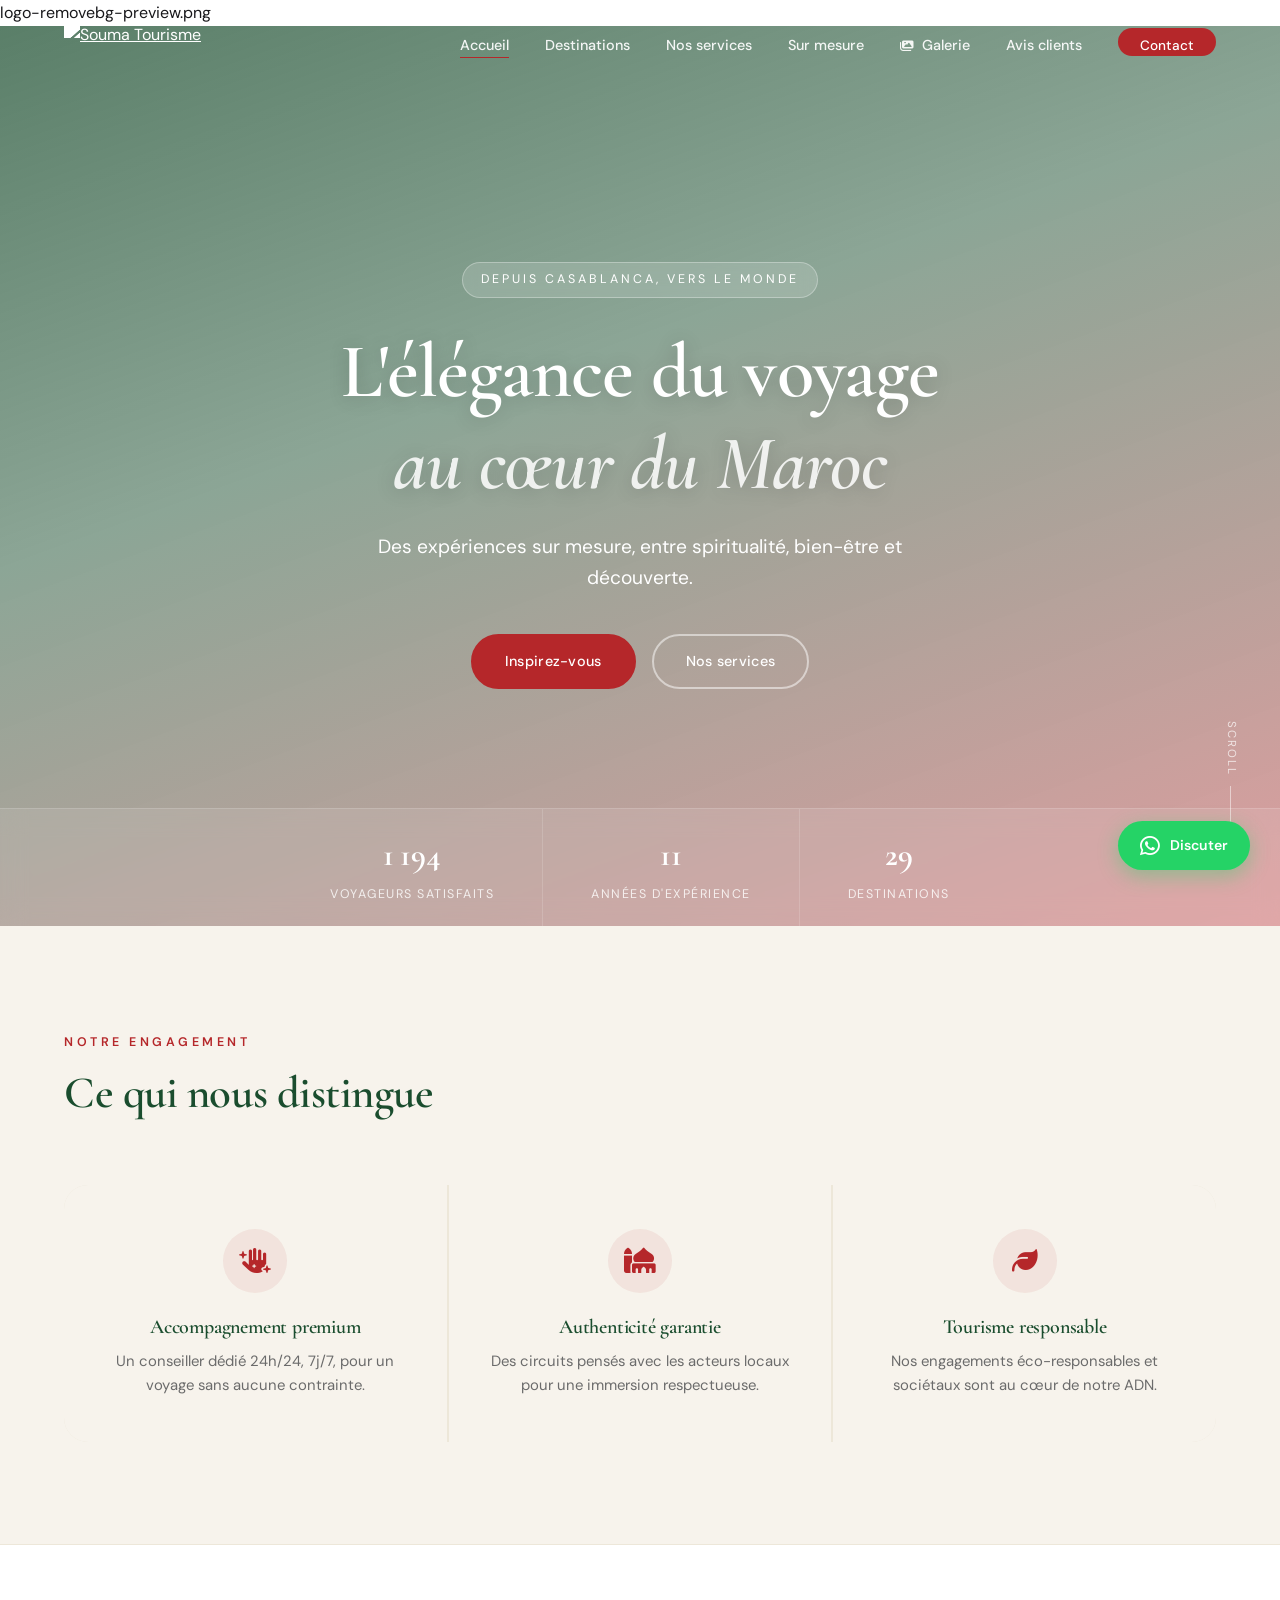
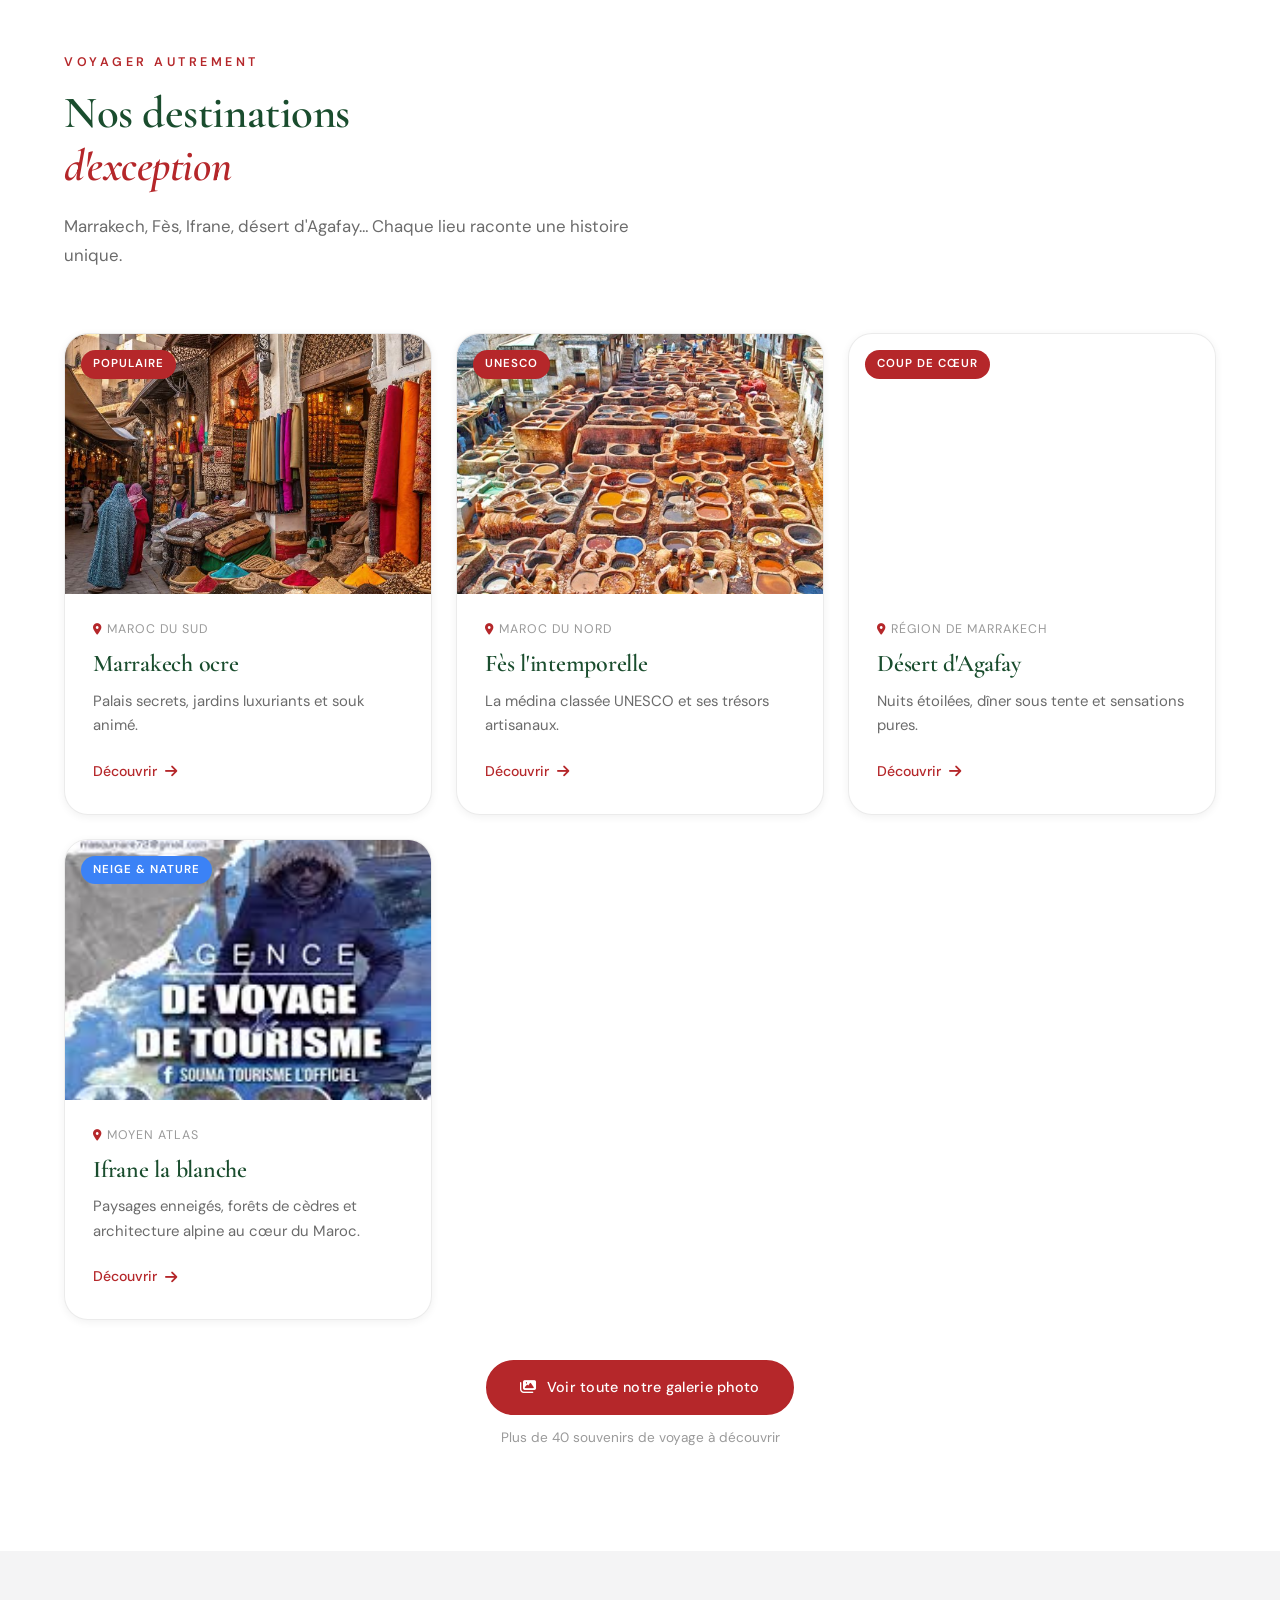
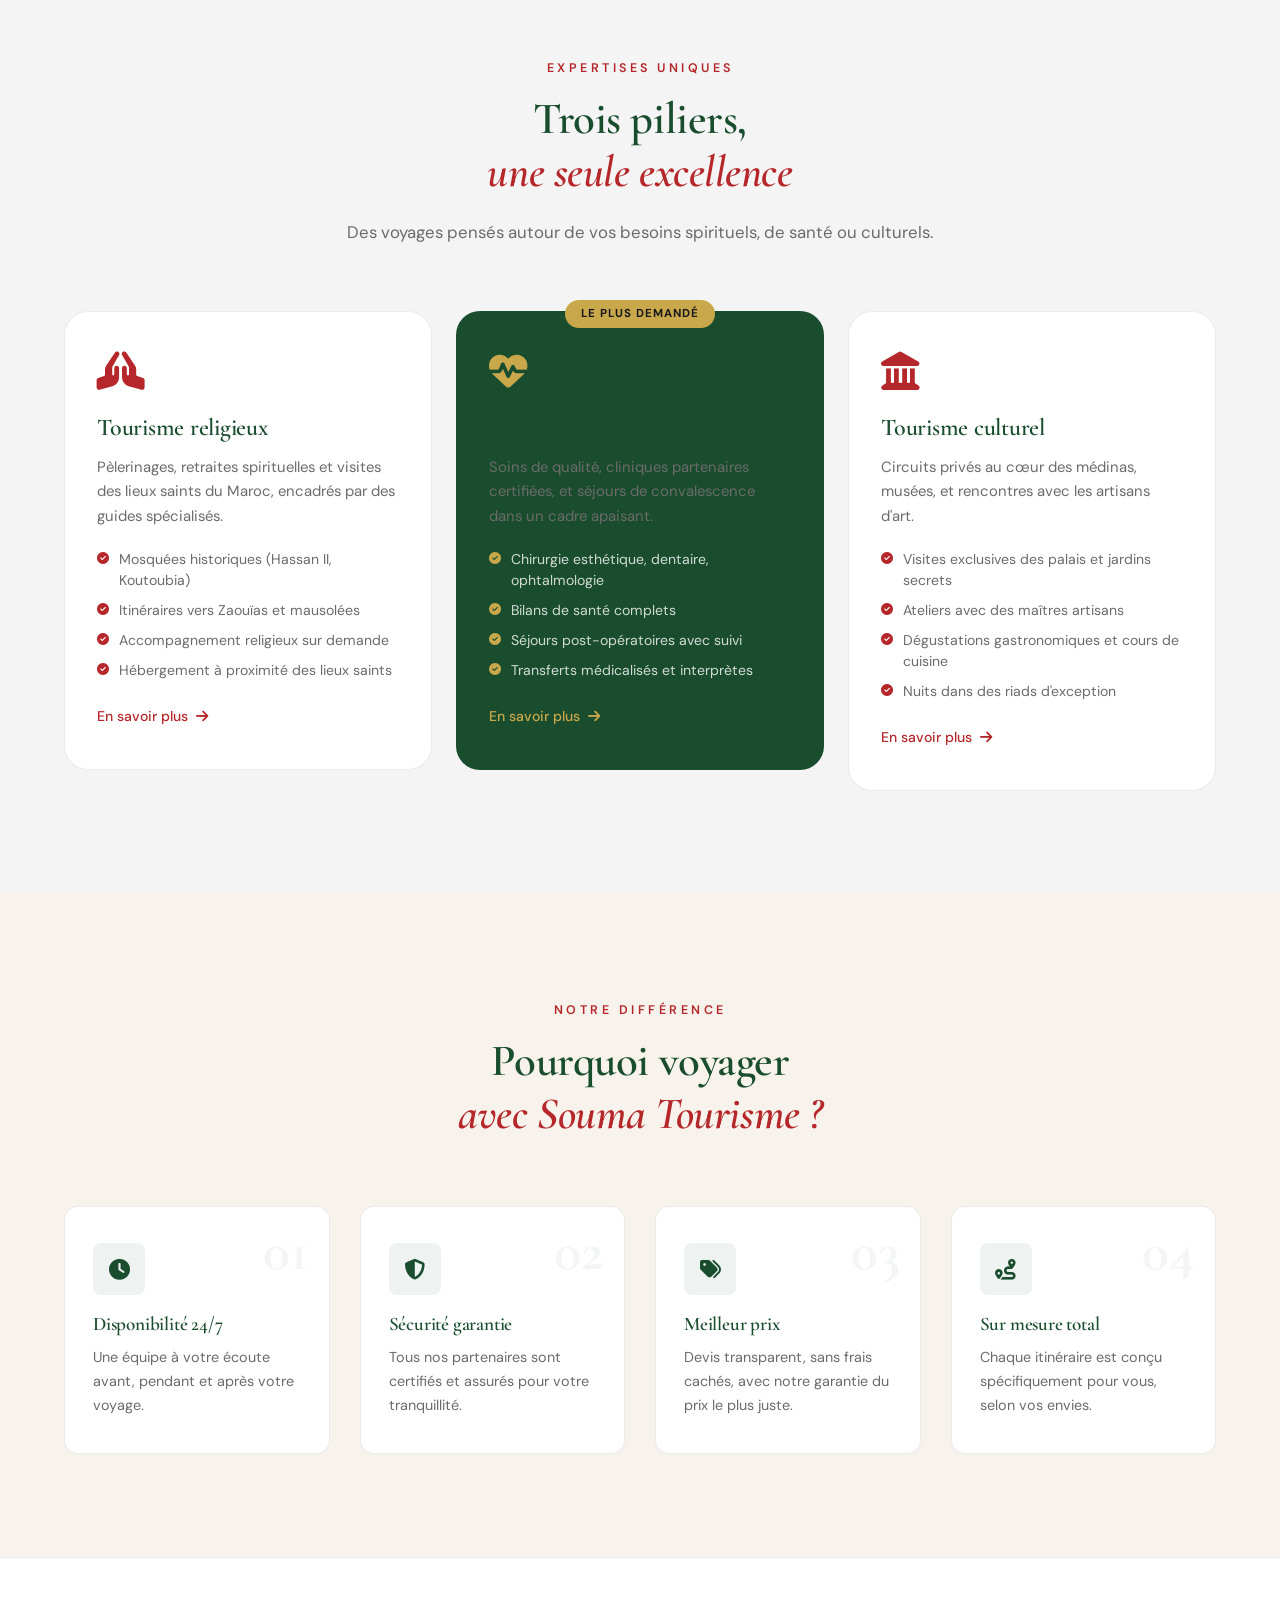
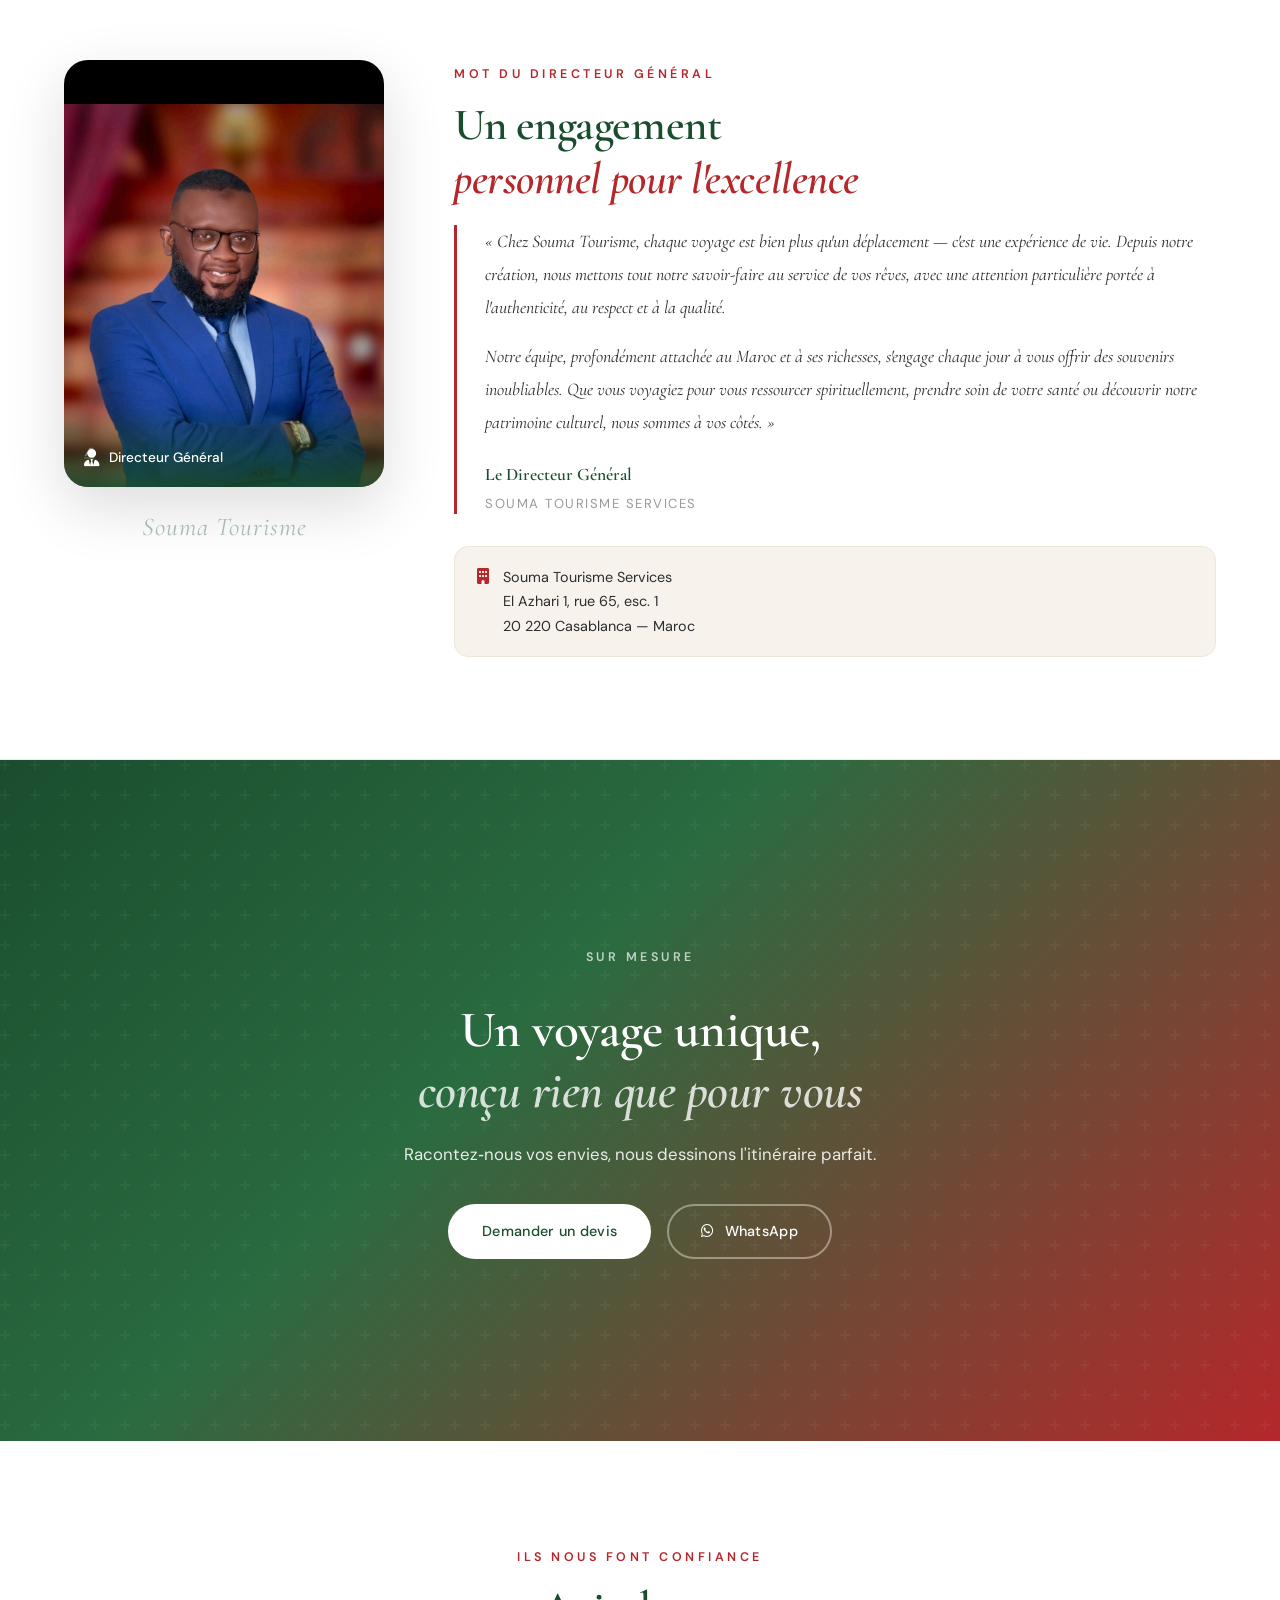
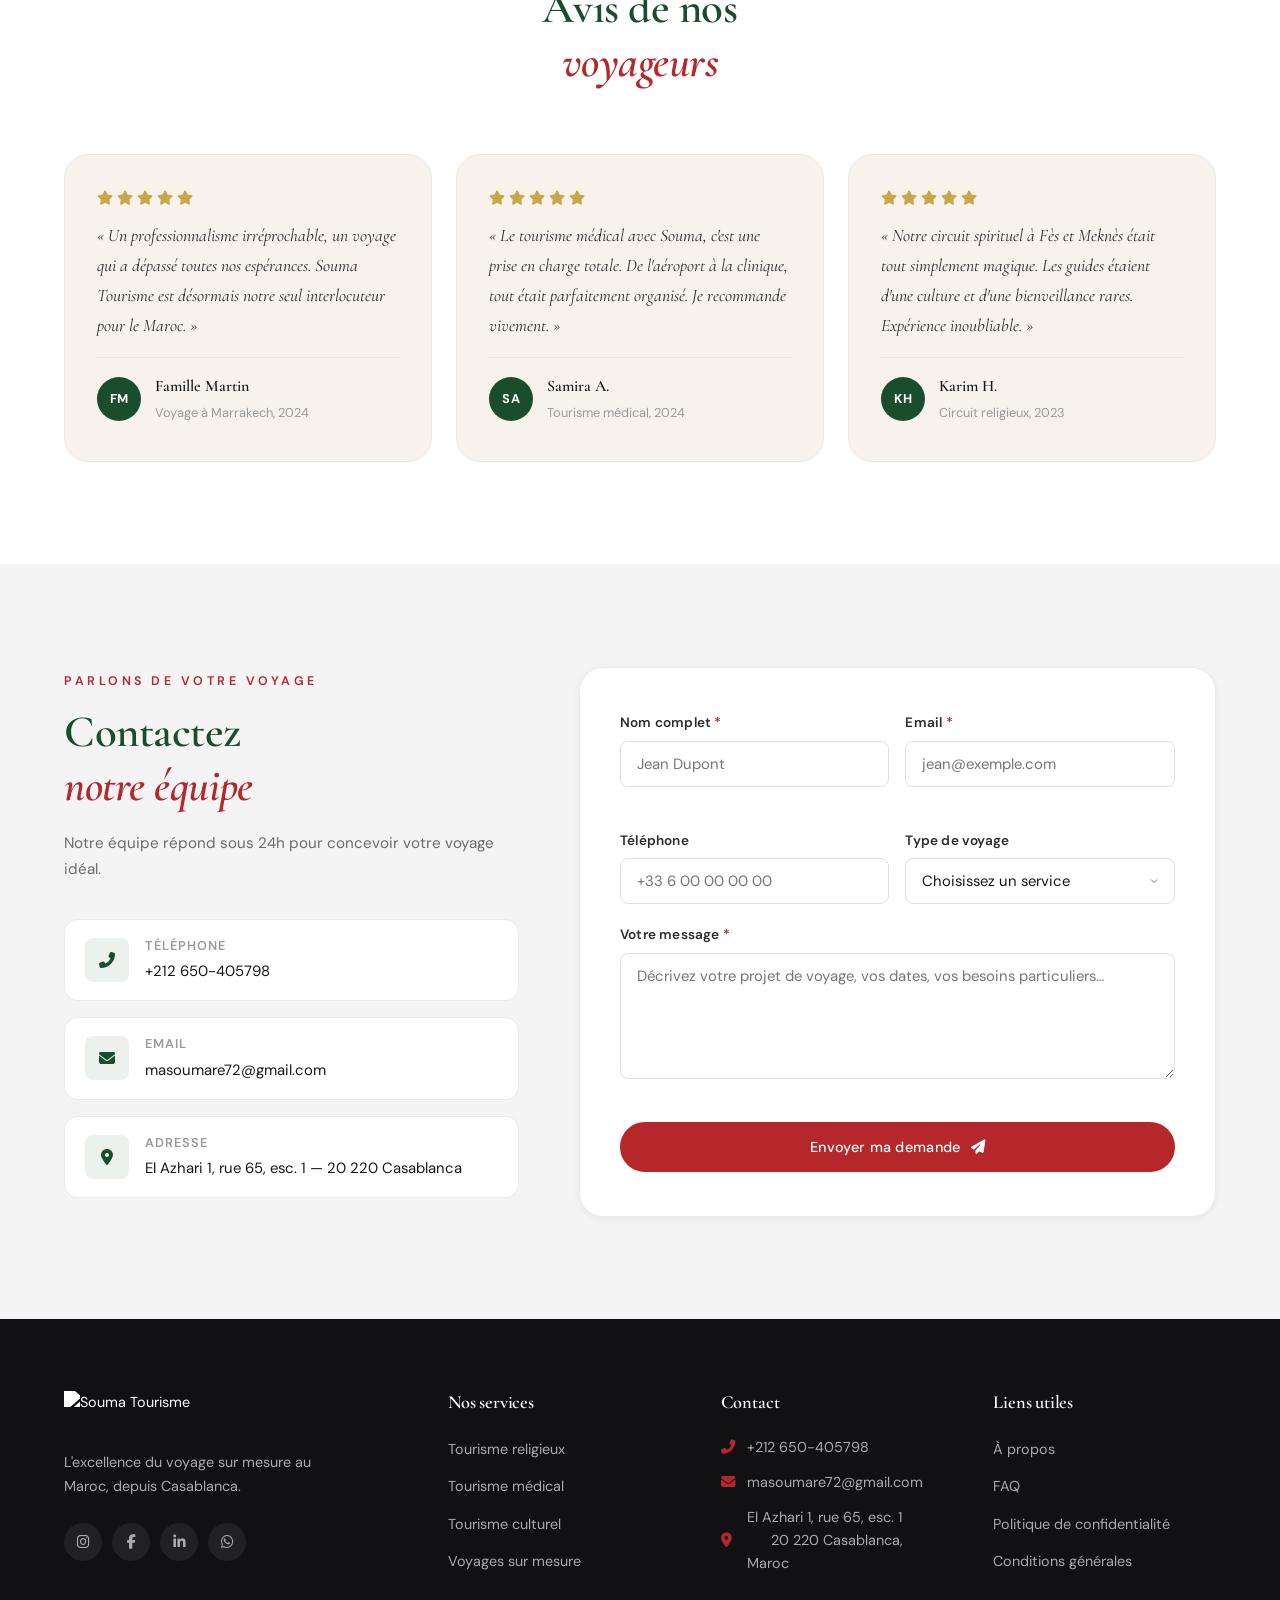
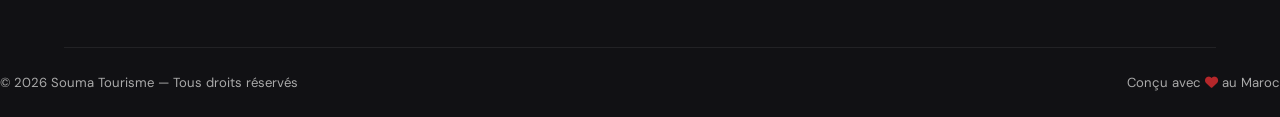
==== index.html @ 2e2b239d "Ajout de la page galerie" ====
<!DOCTYPE html>
<html lang="fr">
<head>
    <meta charset="UTF-8">
    <meta name="viewport" content="width=device-width, initial-scale=1.0">
    <title>Souma Tourisme | Voyages d'exception au Maroc</title>
    <meta name="description" content="Souma Tourisme : circuits sur mesure, tourisme religieux, médical et culturel au Maroc. Accompagnement premium et expériences uniques.">
    <meta name="keywords" content="tourisme maroc, voyage maroc, tourisme religieux, tourisme médical, circuits sur mesure, marrakech, fes, agafay">
    <meta name="author" content="Souma Tourisme">

    <!-- Open Graph / Réseaux sociaux -->
    <meta property="og:type" content="website">
    <meta property="og:title" content="Souma Tourisme | Voyages d'exception au Maroc">
    <meta property="og:description" content="Circuits sur mesure, tourisme religieux, médical et culturel au Maroc.">
    <meta property="og:image" content="images/og-image.jpg">
    <meta property="og:url" content="https://www.soumatourisme.com">
    <meta name="twitter:card" content="summary_large_image">

    <!-- Canonical -->
    <link rel="canonical" href="https://www.soumatourisme.com">

    <!-- Favicon -->
    <link rel="icon" type="image/png" href="images/favicon.png">
    <link rel="apple-touch-icon" href="images/apple-touch-icon.png">

    <!-- Polices : Cormorant Garamond (display luxe) + DM Sans (corps élégant) -->
    <link rel="preconnect" href="https://fonts.googleapis.com">
    <link rel="preconnect" href="https://fonts.gstatic.com" crossorigin>
    <link href="https://fonts.googleapis.com/css2?family=Cormorant+Garamond:ital,wght@0,400;0,500;0,600;0,700;1,400;1,500&family=DM+Sans:opsz,wght@9..40,300;9..40,400;9..40,500;9..40,600&display=swap" rel="stylesheet">

    <!-- Icônes -->
    <link rel="stylesheet" href="https://cdnjs.cloudflare.com/ajax/libs/font-awesome/6.5.0/css/all.min.css">

    <!-- CSS -->
    <link rel="stylesheet" href="css/style.css">

    <!-- Schema.org JSON-LD -->
    <script type="application/ld+json">
    {
      "@context": "https://schema.org",
      "@type": "TravelAgency",
      "name": "Souma Tourisme",
      "description": "Agence de voyages premium au Maroc spécialisée en circuits sur mesure, tourisme religieux, médical et culturel.",
      "url": "https://www.soumatourisme.com",
      "telephone": "+212650405798",
      "email": "masoumare72@gmail.com",
      "address": {
        "@type": "PostalAddress",
        "streetAddress": "El Azhari 1 rue 65 esc 1",
        "postalCode": "20220",
        "addressLocality": "Casablanca",
        "addressCountry": "MA"
      },
      "sameAs": [
        "https://www.instagram.com/soumatourisme",
        "https://www.facebook.com/soumatourisme"
      ]
    }
    </script>
</head>
<body>

    <!-- ========== HEADER ========== -->
    <header class="header" id="header" role="banner">
        <div class="container header__inner">
            <a href="#accueil" class="logo" aria-label="Souma Tourisme — Accueil">
                <img src="images/" alt="Souma Tourisme" class="logo-img">
            </a>

            <nav class="nav" id="nav" aria-label="Navigation principale">
                <ul class="nav__list" role="list">
                    <li><a href="#accueil">Accueil</a></li>
                    <li><a href="#destinations">Destinations</a></li>
                    <li><a href="#services">Nos services</a></li>
                    <li><a href="#voyages">Sur mesure</a></li>
                    <li><a href="galerie.html"><i class="fas fa-images" style="font-size:0.75rem; margin-right:4px;"></i> Galerie</a></li>
                    <li><a href="#temoignages">Avis clients</a></li>
                    <li><a href="#contact" class="nav__cta">Contact</a></li>
                </ul>
            </nav>

            <button class="burger" id="burger" aria-label="Ouvrir le menu" aria-expanded="false" aria-controls="nav">
                <span class="burger__line"></span>
                <span class="burger__line"></span>
                <span class="burger__line"></span>
            </button>
        </div>
    </header>logo-removebg-preview.png

    <!-- ========== HERO ========== -->
    <section class="hero" id="accueil" aria-label="Bienvenue chez Souma Tourisme">
        <!-- Slideshow d'arrière-plan -->
        <div class="hero__slides" aria-hidden="true">
            <div class="hero__slide active" style="background-image: url('https://images.pexels.com/photos/3889855/pexels-photo-3889855.jpeg?auto=compress&cs=tinysrgb&w=1600');"></div>
            <div class="hero__slide" style="background-image: url('https://images.pexels.com/photos/2349165/pexels-photo-2349165.jpeg?auto=compress&cs=tinysrgb&w=1600');"></div>
            <div class="hero__slide" style="background-image: url('https://images.pexels.com/photos/3889843/pexels-photo-3889843.jpeg?auto=compress&cs=tinysrgb&w=1600');"></div>
        </div>
        <div class="hero__overlay" aria-hidden="true"></div>

        <div class="hero__content container">
            <span class="hero__tag">Depuis Casablanca, vers le monde</span>
            <h1 class="hero__title">
                L'élégance du voyage<br>
                <em>au cœur du Maroc</em>
            </h1>
            <p class="hero__text">Des expériences sur mesure, entre spiritualité, bien-être et découverte.</p>
            <div class="hero__actions">
                <a href="#voyages" class="btn btn-primary">Inspirez-vous</a>
                <a href="#services" class="btn btn-ghost">Nos services</a>
            </div>
        </div>

        <!-- Stats rapides -->
        <div class="hero__stats" aria-label="Chiffres clés">
            <div class="hero__stat">
                <strong class="counter" data-target="1200">0</strong>
                <span>Voyageurs satisfaits</span>
            </div>
            <div class="hero__stat">
                <strong class="counter" data-target="12">0</strong>
                <span>Années d'expérience</span>
            </div>
            <div class="hero__stat">
                <strong class="counter" data-target="30">0</strong>
                <span>Destinations</span>
            </div>
        </div>

        <div class="hero__scroll" aria-hidden="true">
            <span>Scroll</span>
            <div class="hero__scroll-line"></div>
        </div>
    </section>

    <!-- ========== PRESTIGE / VALEURS ========== -->
    <section class="section prestige" aria-labelledby="prestige-title">
        <div class="container">
            <div class="section__header">
                <span class="section__tag">Notre engagement</span>
                <h2 class="section__title" id="prestige-title">Ce qui nous distingue</h2>
            </div>
            <div class="prestige__grid">
                <div class="prestige__item">
                    <div class="prestige__icon" aria-hidden="true"><i class="fas fa-hand-sparkles"></i></div>
                    <h3>Accompagnement premium</h3>
                    <p>Un conseiller dédié 24h/24, 7j/7, pour un voyage sans aucune contrainte.</p>
                </div>
                <div class="prestige__item">
                    <div class="prestige__icon" aria-hidden="true"><i class="fas fa-mosque"></i></div>
                    <h3>Authenticité garantie</h3>
                    <p>Des circuits pensés avec les acteurs locaux pour une immersion respectueuse.</p>
                </div>
                <div class="prestige__item">
                    <div class="prestige__icon" aria-hidden="true"><i class="fas fa-leaf"></i></div>
                    <h3>Tourisme responsable</h3>
                    <p>Nos engagements éco-responsables et sociétaux sont au cœur de notre ADN.</p>
                </div>
            </div>
        </div>
    </section>

    <!-- ========== DESTINATIONS ========== -->
    <section class="section destinations" id="destinations" aria-labelledby="dest-title">
        <div class="container">
            <div class="section__header">
                <span class="section__tag">Voyager autrement</span>
                <h2 class="section__title" id="dest-title">Nos destinations<br><em>d'exception</em></h2>
                <p class="section__subtitle">Marrakech, Fès, Ifrane, désert d'Agafay… Chaque lieu raconte une histoire unique.</p>
            </div>
            <div class="destinations__grid">
                <article class="dest-card">
                    <div class="dest-card__img" style="background-image: url('images/marrakech.jpg');" role="img" aria-label="Marrakech">
                        <div class="dest-card__badge">Populaire</div>
                    </div>
                    <div class="dest-card__content">
                        <div class="dest-card__meta"><i class="fas fa-map-marker-alt" aria-hidden="true"></i> Maroc du Sud</div>
                        <h3>Marrakech ocre</h3>
                        <p>Palais secrets, jardins luxuriants et souk animé.</p>
                        <a href="#" class="link-arrow" aria-label="Découvrir Marrakech">Découvrir <i class="fas fa-arrow-right" aria-hidden="true"></i></a>
                    </div>
                </article>
                <article class="dest-card">
                    <div class="dest-card__img" style="background-image: url('images/fes.jpg');" role="img" aria-label="Fès">
                        <div class="dest-card__badge">UNESCO</div>
                    </div>
                    <div class="dest-card__content">
                        <div class="dest-card__meta"><i class="fas fa-map-marker-alt" aria-hidden="true"></i> Maroc du Nord</div>
                        <h3>Fès l'intemporelle</h3>
                        <p>La médina classée UNESCO et ses trésors artisanaux.</p>
                        <a href="#" class="link-arrow" aria-label="Découvrir Fès">Découvrir <i class="fas fa-arrow-right" aria-hidden="true"></i></a>
                    </div>
                </article>
                <article class="dest-card">
                    <div class="dest-card__img" style="background-image: url('https://images.unsplash.com/photo-1641237855167-720e5a9a5d5e?q=80&w=1170&auto=format&fit=crop&ixlib=rb-4.1.0&ixid=M3wxMjA3fDB8MHxwaG90by1wYWdlfHx8fGVufDB8fHx8fA%3D%3D');" role="img" aria-label="Désert d'Agafay">
                        <div class="dest-card__badge">Coup de cœur</div>
                    </div>
                    <div class="dest-card__content">
                        <div class="dest-card__meta"><i class="fas fa-map-marker-alt" aria-hidden="true"></i> Région de Marrakech</div>
                        <h3>Désert d'Agafay</h3>
                        <p>Nuits étoilées, dîner sous tente et sensations pures.</p>
                        <a href="#" class="link-arrow" aria-label="Découvrir le désert d'Agafay">Découvrir <i class="fas fa-arrow-right" aria-hidden="true"></i></a>
                    </div>
                </article>
                <article class="dest-card">
                    <div class="dest-card__img" style="background-image: url('images/images.jpg');" role="img" aria-label="Ifrane sous la neige">
                        <div class="dest-card__badge" style="background: #3B82F6;">Neige &amp; Nature</div>
                    </div>
                    <div class="dest-card__content">
                        <div class="dest-card__meta"><i class="fas fa-map-marker-alt" aria-hidden="true"></i> Moyen Atlas</div>
                        <h3>Ifrane la blanche</h3>
                        <p>Paysages enneigés, forêts de cèdres et architecture alpine au cœur du Maroc.</p>
                        <a href="#" class="link-arrow" aria-label="Découvrir Ifrane">Découvrir <i class="fas fa-arrow-right" aria-hidden="true"></i></a>
                    </div>
                </article>
            </div>
        </div>
        <div style="text-align:center; margin-top: 40px;">
    <a href="galerie.html" class="btn btn-primary" style="display:inline-flex; align-items:center; gap:10px;">
        <i class="fas fa-images"></i>
        Voir toute notre galerie photo
    </a>
    <p style="margin-top:12px; font-size:0.85rem; color:var(--gray-light);">
        Plus de 40 souvenirs de voyage à découvrir
    </p>
</div>
    </section>

    <!-- ========== SERVICES ========== -->
    <section class="section services" id="services" aria-labelledby="services-title">
        <div class="container">
            <div class="section__header text-center">
                <span class="section__tag">Expertises uniques</span>
                <h2 class="section__title" id="services-title">Trois piliers,<br><em>une seule excellence</em></h2>
                <p class="section__subtitle">Des voyages pensés autour de vos besoins spirituels, de santé ou culturels.</p>
            </div>
            <div class="services__grid">
                <article class="service-card">
                    <div class="service-card__icon" aria-hidden="true"><i class="fas fa-hands-praying"></i></div>
                    <h3>Tourisme religieux</h3>
                    <p>Pèlerinages, retraites spirituelles et visites des lieux saints du Maroc, encadrés par des guides spécialisés.</p>
                    <ul class="service-details" aria-label="Services inclus">
                        <li><i class="fas fa-check-circle" aria-hidden="true"></i> Mosquées historiques (Hassan II, Koutoubia)</li>
                        <li><i class="fas fa-check-circle" aria-hidden="true"></i> Itinéraires vers Zaouïas et mausolées</li>
                        <li><i class="fas fa-check-circle" aria-hidden="true"></i> Accompagnement religieux sur demande</li>
                        <li><i class="fas fa-check-circle" aria-hidden="true"></i> Hébergement à proximité des lieux saints</li>
                    </ul>
                    <a href="religieux.html" class="link-arrow">En savoir plus <i class="fas fa-arrow-right" aria-hidden="true"></i></a>
                </article>
                <article class="service-card service-card--featured">
                    <div class="service-card__badge">Le plus demandé</div>
                    <div class="service-card__icon" aria-hidden="true"><i class="fas fa-heartbeat"></i></div>
                    <h3>Tourisme médical</h3>
                    <p>Soins de qualité, cliniques partenaires certifiées, et séjours de convalescence dans un cadre apaisant.</p>
                    <ul class="service-details" aria-label="Services inclus">
                        <li><i class="fas fa-check-circle" aria-hidden="true"></i> Chirurgie esthétique, dentaire, ophtalmologie</li>
                        <li><i class="fas fa-check-circle" aria-hidden="true"></i> Bilans de santé complets</li>
                        <li><i class="fas fa-check-circle" aria-hidden="true"></i> Séjours post-opératoires avec suivi</li>
                        <li><i class="fas fa-check-circle" aria-hidden="true"></i> Transferts médicalisés et interprètes</li>
                    </ul>
                    <a href="medical.html" class="link-arrow">En savoir plus <i class="fas fa-arrow-right" aria-hidden="true"></i></a>
                </article>
                <article class="service-card">
                    <div class="service-card__icon" aria-hidden="true"><i class="fas fa-landmark"></i></div>
                    <h3>Tourisme culturel</h3>
                    <p>Circuits privés au cœur des médinas, musées, et rencontres avec les artisans d'art.</p>
                    <ul class="service-details" aria-label="Services inclus">
                        <li><i class="fas fa-check-circle" aria-hidden="true"></i> Visites exclusives des palais et jardins secrets</li>
                        <li><i class="fas fa-check-circle" aria-hidden="true"></i> Ateliers avec des maîtres artisans</li>
                        <li><i class="fas fa-check-circle" aria-hidden="true"></i> Dégustations gastronomiques et cours de cuisine</li>
                        <li><i class="fas fa-check-circle" aria-hidden="true"></i> Nuits dans des riads d'exception</li>
                    </ul>
                    <a href="culturel.html" class="link-arrow">En savoir plus <i class="fas fa-arrow-right" aria-hidden="true"></i></a>
                </article>
            </div>
        </div>
    </section>

    <!-- ========== POURQUOI NOUS ========== -->
    <section class="section why-us" aria-labelledby="why-title">
        <div class="container">
            <div class="section__header text-center">
                <span class="section__tag">Notre différence</span>
                <h2 class="section__title" id="why-title">Pourquoi voyager<br><em>avec Souma Tourisme ?</em></h2>
            </div>
            <div class="why__grid">
                <div class="why__item">
                    <div class="why__number" aria-hidden="true">01</div>
                    <div class="why__icon" aria-hidden="true"><i class="fas fa-clock"></i></div>
                    <h3>Disponibilité 24/7</h3>
                    <p>Une équipe à votre écoute avant, pendant et après votre voyage.</p>
                </div>
                <div class="why__item">
                    <div class="why__number" aria-hidden="true">02</div>
                    <div class="why__icon" aria-hidden="true"><i class="fas fa-shield-alt"></i></div>
                    <h3>Sécurité garantie</h3>
                    <p>Tous nos partenaires sont certifiés et assurés pour votre tranquillité.</p>
                </div>
                <div class="why__item">
                    <div class="why__number" aria-hidden="true">03</div>
                    <div class="why__icon" aria-hidden="true"><i class="fas fa-tags"></i></div>
                    <h3>Meilleur prix</h3>
                    <p>Devis transparent, sans frais cachés, avec notre garantie du prix le plus juste.</p>
                </div>
                <div class="why__item">
                    <div class="why__number" aria-hidden="true">04</div>
                    <div class="why__icon" aria-hidden="true"><i class="fas fa-route"></i></div>
                    <h3>Sur mesure total</h3>
                    <p>Chaque itinéraire est conçu spécifiquement pour vous, selon vos envies.</p>
                </div>
            </div>
        </div>
    </section>

    <!-- ========== MOT DU DIRECTEUR GÉNÉRAL ========== -->
    <section class="section dg-section" aria-labelledby="dg-title">
        <div class="container">
            <div class="dg__inner">
                <div class="dg__photo-wrapper">
                    <div class="dg__photo" aria-label="Photo du Directeur Général">
                        <!-- Remplacez src par votre photo : images/directeur.jpg -->
                        <img src="images/directeur.png"
                             alt="Directeur Général de Souma Tourisme"
                             onerror="this.style.display='none'; this.parentElement.classList.add('dg__photo--placeholder');">
                        <div class="dg__photo-label" aria-hidden="true">
                            <i class="fas fa-user-tie"></i>
                            <span>Directeur Général</span>
                        </div>
                    </div>
                    <div class="dg__signature" aria-hidden="true">
                        <span class="dg__signature-text">Souma Tourisme</span>
                    </div>
                </div>
                <div class="dg__content">
                    <span class="section__tag">Mot du Directeur Général</span>
                    <h2 class="section__title" id="dg-title">Un engagement<br><em>personnel pour l'excellence</em></h2>
                    <blockquote class="dg__quote">
                        <p>« Chez Souma Tourisme, chaque voyage est bien plus qu'un déplacement — c'est une expérience de vie. Depuis notre création, nous mettons tout notre savoir-faire au service de vos rêves, avec une attention particulière portée à l'authenticité, au respect et à la qualité.</p>
                        <p>Notre équipe, profondément attachée au Maroc et à ses richesses, s'engage chaque jour à vous offrir des souvenirs inoubliables. Que vous voyagiez pour vous ressourcer spirituellement, prendre soin de votre santé ou découvrir notre patrimoine culturel, nous sommes à vos côtés. »</p>
                        <footer>
                            <strong class="dg__name">Le Directeur Général</strong>
                            <span class="dg__company">Souma Tourisme Services</span>
                        </footer>
                    </blockquote>
                    <div class="dg__address">
                        <i class="fas fa-building" aria-hidden="true"></i>
                        <address>
                            Souma Tourisme Services<br>
                            El Azhari 1, rue 65, esc. 1<br>
                            20 220 Casablanca — Maroc
                        </address>
                    </div>
                </div>
            </div>
        </div>
    </section>

    <!-- ========== CTA ========== -->
    <section class="section cta" id="voyages" aria-labelledby="cta-title">
        <div class="cta__bg" aria-hidden="true"></div>
        <div class="container cta__container">
            <div class="cta__content">
                <span class="section__tag" style="color: rgba(255,255,255,0.7);">Sur mesure</span>
                <h2 id="cta-title">Un voyage unique,<br><em>conçu rien que pour vous</em></h2>
                <p>Racontez‑nous vos envies, nous dessinons l'itinéraire parfait.</p>
                <div class="cta__actions">
                    <a href="#contact" class="btn btn-light">Demander un devis</a>
                    <a href="https://wa.me/212612345678" class="btn btn-ghost-light" target="_blank" rel="noopener">
                        <i class="fab fa-whatsapp" aria-hidden="true"></i> WhatsApp
                    </a>
                </div>
            </div>
        </div>
    </section>

    <!-- ========== TÉMOIGNAGES ========== -->
    <section class="section testimonials" id="temoignages" aria-labelledby="testi-title">
        <div class="container">
            <div class="section__header text-center">
                <span class="section__tag">Ils nous font confiance</span>
                <h2 class="section__title" id="testi-title">Avis de nos<br><em>voyageurs</em></h2>
            </div>
            <div class="testimonials__grid">
                <blockquote class="testi-card">
                    <div class="testi-card__stars" aria-label="5 étoiles sur 5">
                        <i class="fas fa-star" aria-hidden="true"></i>
                        <i class="fas fa-star" aria-hidden="true"></i>
                        <i class="fas fa-star" aria-hidden="true"></i>
                        <i class="fas fa-star" aria-hidden="true"></i>
                        <i class="fas fa-star" aria-hidden="true"></i>
                    </div>
                    <p>« Un professionnalisme irréprochable, un voyage qui a dépassé toutes nos espérances. Souma Tourisme est désormais notre seul interlocuteur pour le Maroc. »</p>
                    <footer class="testi-card__author">
                        <div class="testi-card__avatar" aria-hidden="true">FM</div>
                        <div>
                            <strong>Famille Martin</strong>
                            <span>Voyage à Marrakech, 2024</span>
                        </div>
                    </footer>
                </blockquote>
                <blockquote class="testi-card">
                    <div class="testi-card__stars" aria-label="5 étoiles sur 5">
                        <i class="fas fa-star" aria-hidden="true"></i>
                        <i class="fas fa-star" aria-hidden="true"></i>
                        <i class="fas fa-star" aria-hidden="true"></i>
                        <i class="fas fa-star" aria-hidden="true"></i>
                        <i class="fas fa-star" aria-hidden="true"></i>
                    </div>
                    <p>« Le tourisme médical avec Souma, c'est une prise en charge totale. De l'aéroport à la clinique, tout était parfaitement organisé. Je recommande vivement. »</p>
                    <footer class="testi-card__author">
                        <div class="testi-card__avatar" aria-hidden="true">SA</div>
                        <div>
                            <strong>Samira A.</strong>
                            <span>Tourisme médical, 2024</span>
                        </div>
                    </footer>
                </blockquote>
                <blockquote class="testi-card">
                    <div class="testi-card__stars" aria-label="5 étoiles sur 5">
                        <i class="fas fa-star" aria-hidden="true"></i>
                        <i class="fas fa-star" aria-hidden="true"></i>
                        <i class="fas fa-star" aria-hidden="true"></i>
                        <i class="fas fa-star" aria-hidden="true"></i>
                        <i class="fas fa-star" aria-hidden="true"></i>
                    </div>
                    <p>« Notre circuit spirituel à Fès et Meknès était tout simplement magique. Les guides étaient d'une culture et d'une bienveillance rares. Expérience inoubliable. »</p>
                    <footer class="testi-card__author">
                        <div class="testi-card__avatar" aria-hidden="true">KH</div>
                        <div>
                            <strong>Karim H.</strong>
                            <span>Circuit religieux, 2023</span>
                        </div>
                    </footer>
                </blockquote>
            </div>
        </div>
    </section>

    <!-- ========== FORMULAIRE DE CONTACT ========== -->
    <section class="section contact-section" id="contact" aria-labelledby="contact-title">
        <div class="container contact__inner">
            <div class="contact__info">
                <span class="section__tag">Parlons de votre voyage</span>
                <h2 class="section__title" id="contact-title">Contactez<br><em>notre équipe</em></h2>
                <p>Notre équipe répond sous 24h pour concevoir votre voyage idéal.</p>
                <ul class="contact__list" role="list">
                    <li>
                        <a href="tel:+212650405798" class="contact__link">
                            <div class="contact__icon" aria-hidden="true"><i class="fas fa-phone-alt"></i></div>
                            <div>
                                <strong>Téléphone</strong>
                                <span>+212 650-405798</span>
                            </div>
                        </a>
                    </li>
                    <li>
                        <a href="mailto:masoumare72@gmail.com" class="contact__link">
                            <div class="contact__icon" aria-hidden="true"><i class="fas fa-envelope"></i></div>
                            <div>
                                <strong>Email</strong>
                                <span>masoumare72@gmail.com</span>
                            </div>
                        </a>
                    </li>
                    <li>
                        <div class="contact__link">
                            <div class="contact__icon" aria-hidden="true"><i class="fas fa-map-marker-alt"></i></div>
                            <div>
                                <strong>Adresse</strong>
                                <span>El Azhari 1, rue 65, esc. 1 — 20 220 Casablanca</span>
                            </div>
                        </div>
                    </li>
                </ul>
            </div>

            <form class="contact__form" id="contactForm" novalidate aria-label="Formulaire de contact">
                <div class="form__row">
                    <div class="form__group">
                        <label for="nom">Nom complet <span aria-hidden="true">*</span></label>
                        <input type="text" id="nom" name="nom" placeholder="Jean Dupont" required autocomplete="name">
                        <span class="form__error" role="alert" aria-live="polite"></span>
                    </div>
                    <div class="form__group">
                        <label for="email">Email <span aria-hidden="true">*</span></label>
                        <input type="email" id="email" name="email" placeholder="jean@exemple.com" required autocomplete="email">
                        <span class="form__error" role="alert" aria-live="polite"></span>
                    </div>
                </div>
                <div class="form__row">
                    <div class="form__group">
                        <label for="telephone">Téléphone</label>
                        <input type="tel" id="telephone" name="telephone" placeholder="+33 6 00 00 00 00" autocomplete="tel">
                    </div>
                    <div class="form__group">
                        <label for="service">Type de voyage</label>
                        <select id="service" name="service">
                            <option value="">Choisissez un service</option>
                            <option value="sur-mesure">Voyage sur mesure</option>
                            <option value="religieux">Tourisme religieux</option>
                            <option value="medical">Tourisme médical</option>
                            <option value="culturel">Tourisme culturel</option>
                        </select>
                    </div>
                </div>
                <div class="form__group">
                    <label for="message">Votre message <span aria-hidden="true">*</span></label>
                    <textarea id="message" name="message" rows="5" placeholder="Décrivez votre projet de voyage, vos dates, vos besoins particuliers…" required></textarea>
                    <span class="form__error" role="alert" aria-live="polite"></span>
                </div>
                <button type="submit" class="btn btn-primary btn--full">
                    <span class="btn__text">Envoyer ma demande</span>
                    <i class="fas fa-paper-plane" aria-hidden="true"></i>
                </button>
                <div class="form__success" id="formSuccess" role="status" aria-live="polite" hidden>
                    <i class="fas fa-check-circle" aria-hidden="true"></i>
                    <p>Merci ! Votre message a été envoyé. Nous vous répondrons sous 24h.</p>
                </div>
            </form>
        </div>
    </section>

    <!-- ========== FOOTER ========== -->
    <footer class="footer" role="contentinfo">
        <div class="container footer__inner">
            <div class="footer__col footer__col--brand">
                <a href="#accueil" aria-label="Souma Tourisme — Retour en haut">
                    <img src="images/logo-white.png" alt="Souma Tourisme" class="footer__logo">
                </a>
                <p>L'excellence du voyage sur mesure au Maroc, depuis Casablanca.</p>
                <div class="social" aria-label="Réseaux sociaux">
                    <a href="https://www.instagram.com/soumatourisme" target="_blank" rel="noopener" aria-label="Instagram">
                        <i class="fab fa-instagram" aria-hidden="true"></i>
                    </a>
                    <a href="https://www.facebook.com/soumatourisme" target="_blank" rel="noopener" aria-label="Facebook">
                        <i class="fab fa-facebook-f" aria-hidden="true"></i>
                    </a>
                    <a href="#" target="_blank" rel="noopener" aria-label="LinkedIn">
                        <i class="fab fa-linkedin-in" aria-hidden="true"></i>
                    </a>
                    <a href="https://wa.me/212612345678" target="_blank" rel="noopener" aria-label="WhatsApp">
                        <i class="fab fa-whatsapp" aria-hidden="true"></i>
                    </a>
                </div>
            </div>
            <div class="footer__col">
                <h4>Nos services</h4>
                <ul>
                    <li><a href="religieux.html">Tourisme religieux</a></li>
                    <li><a href="medical.html">Tourisme médical</a></li>
                    <li><a href="culturel.html">Tourisme culturel</a></li>
                    <li><a href="#voyages">Voyages sur mesure</a></li>
                </ul>
            </div>
            <div class="footer__col">
                <h4>Contact</h4>
                <address style="font-style:normal;">
                    <p><i class="fas fa-phone-alt" aria-hidden="true"></i> <a href="tel:+212650405798">+212 650-405798</a></p>
                    <p><i class="fas fa-envelope" aria-hidden="true"></i> <a href="mailto:masoumare72@gmail.com">masoumare72@gmail.com</a></p>
                    <p><i class="fas fa-map-marker-alt" aria-hidden="true"></i> El Azhari 1, rue 65, esc. 1<br>&nbsp;&nbsp;&nbsp;&nbsp;&nbsp;&nbsp;20 220 Casablanca, Maroc</p>
                </address>
            </div>
            <div class="footer__col">
                <h4>Liens utiles</h4>
                <ul>
                    <li><a href="#">À propos</a></li>
                    <li><a href="#">FAQ</a></li>
                    <li><a href="#">Politique de confidentialité</a></li>
                    <li><a href="#">Conditions générales</a></li>
                </ul>
            </div>
        </div>
        <div class="footer__bottom">
            <p>© <span id="currentYear">2025</span> Souma Tourisme — Tous droits réservés</p>
            <p>Conçu avec <i class="fas fa-heart" aria-hidden="true" style="color:var(--secondary);"></i> au Maroc</p>
        </div>
    </footer>

    <!-- Bouton WhatsApp flottant -->
    <a href="https://wa.me/212650405798?text=Bonjour%20Souma%20Tourisme%2C%20je%20souhaite%20un%20voyage%20sur%20mesure"
       class="whatsapp-float"
       target="_blank"
       rel="noopener noreferrer"
       aria-label="Nous contacter sur WhatsApp">
        <i class="fab fa-whatsapp" aria-hidden="true"></i>
        <span>Discuter</span>
    </a>

    <!-- Bouton retour en haut -->
    <button class="back-to-top" id="backToTop" aria-label="Retour en haut de page" hidden>
        <i class="fas fa-chevron-up" aria-hidden="true"></i>
    </button>

    <script src="js/main.js"></script>
</body>
</html>
---- css/style.css ----
/* ================================================================
   SOUMA TOURISME — style.css  (version améliorée)
   Typographie : Cormorant Garamond (display) + DM Sans (corps)
   ================================================================ */

/* ---------- VARIABLES ---------- */
:root {
    --primary:        #1A4D2E;   /* vert forêt profond */
    --primary-light:  #2A6B40;
    --secondary:      #B5272A;   /* rouge grenat */
    --secondary-light:#D4393C;
    --gold:           #C9A84C;   /* or marocain */
    --accent:         #F7F3EC;   /* beige chaud */
    --accent-dark:    #EDE7D9;
    --light:          #FFFFFF;
    --dark:           #18181B;
    --dark-soft:      #2C2C30;
    --gray:           #6B6B6B;
    --gray-light:     #9A9A9A;
    --light-gray:     #F4F4F5;
    --border:         rgba(0,0,0,0.08);

    --font-display:   'Cormorant Garamond', Georgia, serif;
    --font-body:      'DM Sans', system-ui, sans-serif;

    --transition:     all 0.4s cubic-bezier(0.25, 0.46, 0.45, 0.94);
    --transition-fast: all 0.2s ease;
    --shadow-sm:      0 2px 8px rgba(0,0,0,0.06);
    --shadow:         0 8px 32px rgba(0,0,0,0.10);
    --shadow-lg:      0 20px 60px rgba(0,0,0,0.14);
    --radius:         14px;
    --radius-sm:      8px;
    --radius-lg:      24px;
}

/* ---------- RESET & BASE ---------- */
*, *::before, *::after {
    margin: 0;
    padding: 0;
    box-sizing: border-box;
}

html {
    scroll-behavior: smooth;
    font-size: 16px;
}

body {
    font-family: var(--font-body);
    color: var(--dark);
    background-color: var(--light);
    line-height: 1.6;
    overflow-x: hidden;
    -webkit-font-smoothing: antialiased;
}

h1, h2, h3, h4, h5 {
    font-family: var(--font-display);
    font-weight: 600;
    line-height: 1.2;
    letter-spacing: -0.01em;
}

h1 { font-size: clamp(2.4rem, 5vw, 4.5rem); }
h2 { font-size: clamp(2rem, 3.5vw, 3.2rem); }
h3 { font-size: clamp(1.3rem, 2vw, 1.7rem); }

em {
    font-style: italic;
    color: var(--secondary);
}

img { max-width: 100%; display: block; }

a { color: inherit; }

ul { list-style: none; }

address { font-style: normal; }

.container {
    width: 90%;
    max-width: 1280px;
    margin: 0 auto;
}

.section {
    padding: clamp(60px, 8vw, 110px) 0;
}

.section__header {
    margin-bottom: clamp(40px, 5vw, 70px);
}

.section__tag {
    font-family: var(--font-body);
    font-size: 0.78rem;
    text-transform: uppercase;
    letter-spacing: 3.5px;
    color: var(--secondary);
    font-weight: 600;
    display: inline-block;
    margin-bottom: 14px;
}

.section__title {
    color: var(--primary);
    margin-bottom: 18px;
}

.section__subtitle {
    font-size: 1.05rem;
    color: var(--gray);
    max-width: 620px;
    line-height: 1.7;
}

.text-center {
    text-align: center;
}
.text-center .section__subtitle {
    margin: 0 auto;
}

/* ---------- BOUTONS ---------- */
.btn {
    display: inline-flex;
    align-items: center;
    justify-content: center;
    gap: 10px;
    padding: 14px 32px;
    border-radius: 50px;
    font-family: var(--font-body);
    font-weight: 500;
    font-size: 0.9rem;
    letter-spacing: 0.3px;
    transition: var(--transition);
    text-decoration: none;
    cursor: pointer;
    border: 2px solid transparent;
    position: relative;
    overflow: hidden;
}

.btn-primary {
    background: var(--secondary);
    color: var(--light);
    border-color: var(--secondary);
}
.btn-primary:hover {
    background: var(--secondary-light);
    border-color: var(--secondary-light);
    transform: translateY(-3px);
    box-shadow: 0 10px 28px rgba(181,39,42,0.35);
    color: var(--light);
}

.btn-ghost {
    background: transparent;
    color: var(--light);
    border-color: rgba(255,255,255,0.5);
}
.btn-ghost:hover {
    background: rgba(255,255,255,0.15);
    border-color: rgba(255,255,255,0.8);
    transform: translateY(-3px);
}

.btn-light {
    background: var(--light);
    color: var(--primary);
    border-color: var(--light);
}
.btn-light:hover {
    background: var(--accent);
    transform: translateY(-3px);
    box-shadow: 0 10px 28px rgba(0,0,0,0.15);
}

.btn-ghost-light {
    background: transparent;
    color: var(--light);
    border-color: rgba(255,255,255,0.4);
}
.btn-ghost-light:hover {
    background: rgba(255,255,255,0.1);
    border-color: rgba(255,255,255,0.7);
    transform: translateY(-3px);
}

.btn--full {
    width: 100%;
}

.link-arrow {
    font-size: 0.88rem;
    font-weight: 500;
    text-decoration: none;
    color: var(--secondary);
    display: inline-flex;
    align-items: center;
    gap: 8px;
    transition: var(--transition-fast);
}
.link-arrow i { transition: transform 0.25s ease; }
.link-arrow:hover { color: var(--primary); }
.link-arrow:hover i { transform: translateX(6px); }

/* ---------- HEADER ---------- */
.header {
    position: fixed;
    top: 0;
    left: 0;
    width: 100%;
    padding: 22px 0;
    z-index: 1000;
    transition: var(--transition);
    background: transparent;
}

.header.scrolled {
    background: rgba(255,255,255,0.97);
    backdrop-filter: blur(16px);
    -webkit-backdrop-filter: blur(16px);
    padding: 14px 0;
    box-shadow: 0 1px 0 var(--border), 0 4px 20px rgba(0,0,0,0.04);
}

.header__inner {
    display: flex;
    justify-content: space-between;
    align-items: center;
    gap: 20px;
}

.logo-img {
    height: 46px;
    width: auto;
    transition: var(--transition);
}

.header:not(.scrolled) .logo-img {
    filter: brightness(0) invert(1);
}

/* Nav */
.nav__list {
    display: flex;
    gap: 36px;
    align-items: center;
}

.nav__list a {
    text-decoration: none;
    color: rgba(255,255,255,0.92);
    font-weight: 500;
    font-size: 0.9rem;
    transition: var(--transition-fast);
    position: relative;
    padding-bottom: 2px;
}

.nav__list a::after {
    content: '';
    position: absolute;
    bottom: -2px;
    left: 0;
    width: 0;
    height: 1.5px;
    background: var(--secondary);
    transition: width 0.25s ease;
}

.nav__list a:hover::after,
.nav__list a.nav__active::after {
    width: 100%;
}

.header.scrolled .nav__list a {
    color: var(--dark-soft);
}

.nav__list a:hover {
    color: var(--secondary);
}

/* Bouton Contact dans la nav */
.nav__cta {
    background: var(--secondary);
    color: var(--light) !important;
    padding: 9px 22px;
    border-radius: 50px;
    font-size: 0.85rem !important;
}
.nav__cta::after { display: none !important; }
.nav__cta:hover {
    background: var(--secondary-light) !important;
    color: var(--light) !important;
}

/* Burger */
.burger {
    display: none;
    flex-direction: column;
    gap: 5px;
    background: none;
    border: none;
    cursor: pointer;
    padding: 6px;
    z-index: 1001;
}

.burger__line {
    display: block;
    width: 26px;
    height: 2px;
    background: var(--light);
    border-radius: 2px;
    transition: var(--transition-fast);
}

.header.scrolled .burger__line {
    background: var(--dark);
}

/* ---------- HERO ---------- */
.hero {
    position: relative;
    height: 100vh;
    min-height: 650px;
    display: flex;
    flex-direction: column;
    align-items: center;
    justify-content: center;
    text-align: center;
    color: var(--light);
    overflow: hidden;
}

/* Slideshow */
.hero__slides {
    position: absolute;
    inset: 0;
    z-index: -2;
}

.hero__slide {
    position: absolute;
    inset: 0;
    background-size: cover;
    background-position: center;
    opacity: 0;
    transition: opacity 1.2s ease-in-out;
    transform: scale(1.05);
    animation: none;
}

.hero__slide.active {
    opacity: 1;
    animation: heroZoom 8s ease-out forwards;
}

@keyframes heroZoom {
    from { transform: scale(1.05); }
    to   { transform: scale(1); }
}

.hero__overlay {
    position: absolute;
    inset: 0;
    background: linear-gradient(
        160deg,
        rgba(26,77,46,0.72) 0%,
        rgba(26,77,46,0.5) 40%,
        rgba(181,39,42,0.45) 100%
    );
    z-index: -1;
}

.hero__content {
    position: relative;
    z-index: 2;
    max-width: 860px;
    padding: 0 20px;
}

.hero__tag {
    display: inline-block;
    font-size: 0.78rem;
    text-transform: uppercase;
    letter-spacing: 3px;
    background: rgba(255,255,255,0.15);
    border: 1px solid rgba(255,255,255,0.3);
    backdrop-filter: blur(8px);
    padding: 7px 18px;
    border-radius: 50px;
    margin-bottom: 28px;
    animation: fadeUp 0.8s ease-out both;
}

.hero__title {
    font-size: clamp(2.6rem, 6vw, 5rem);
    margin-bottom: 22px;
    animation: fadeUp 0.8s ease-out 0.15s both;
    color: var(--light);
    text-shadow: 0 2px 20px rgba(0,0,0,0.2);
}

.hero__title em {
    color: rgba(255,255,255,0.85);
    font-style: italic;
}

.hero__text {
    font-size: clamp(1rem, 1.5vw, 1.2rem);
    margin-bottom: 40px;
    opacity: 0.9;
    max-width: 560px;
    margin-left: auto;
    margin-right: auto;
    animation: fadeUp 0.8s ease-out 0.3s both;
}

.hero__actions {
    display: flex;
    gap: 16px;
    justify-content: center;
    flex-wrap: wrap;
    animation: fadeUp 0.8s ease-out 0.45s both;
}

/* Stats hero */
.hero__stats {
    position: absolute;
    bottom: 0;
    left: 0;
    right: 0;
    z-index: 2;
    display: flex;
    justify-content: center;
    gap: 0;
    background: rgba(255,255,255,0.1);
    backdrop-filter: blur(12px);
    border-top: 1px solid rgba(255,255,255,0.15);
    animation: fadeUp 0.8s ease-out 0.6s both;
}

.hero__stat {
    padding: 20px 48px;
    text-align: center;
    border-right: 1px solid rgba(255,255,255,0.15);
}
.hero__stat:last-child { border-right: none; }

.hero__stat strong {
    display: block;
    font-family: var(--font-display);
    font-size: 2rem;
    font-weight: 700;
    color: var(--light);
}

.hero__stat span {
    font-size: 0.78rem;
    text-transform: uppercase;
    letter-spacing: 1.5px;
    opacity: 0.8;
}

/* Scroll indicator */
.hero__scroll {
    position: absolute;
    bottom: 90px;
    right: 40px;
    display: flex;
    flex-direction: column;
    align-items: center;
    gap: 10px;
    z-index: 2;
    animation: fadeIn 1s ease-out 1s both;
}

.hero__scroll span {
    font-size: 0.72rem;
    text-transform: uppercase;
    letter-spacing: 2px;
    opacity: 0.7;
    writing-mode: vertical-rl;
}

.hero__scroll-line {
    width: 1px;
    height: 50px;
    background: rgba(255,255,255,0.5);
    animation: scrollLine 2s ease-in-out infinite;
}

@keyframes scrollLine {
    0%   { transform: scaleY(0); transform-origin: top; }
    50%  { transform: scaleY(1); transform-origin: top; }
    50.01%{ transform: scaleY(1); transform-origin: bottom; }
    100% { transform: scaleY(0); transform-origin: bottom; }
}

@keyframes fadeUp {
    from { opacity: 0; transform: translateY(28px); }
    to   { opacity: 1; transform: translateY(0); }
}

@keyframes fadeIn {
    from { opacity: 0; }
    to   { opacity: 1; }
}

/* ---------- PRESTIGE / VALEURS ---------- */
.prestige {
    background: var(--accent);
    border-bottom: 1px solid var(--accent-dark);
}

.prestige__grid {
    display: grid;
    grid-template-columns: repeat(auto-fit, minmax(260px, 1fr));
    gap: 2px;
    background: var(--accent-dark);
    border-radius: var(--radius-lg);
    overflow: hidden;
}

.prestige__item {
    background: var(--accent);
    padding: 44px 36px;
    text-align: center;
    transition: var(--transition);
}

.prestige__item:hover {
    background: var(--light);
}

.prestige__icon {
    width: 64px;
    height: 64px;
    border-radius: 50%;
    background: rgba(181,39,42,0.08);
    display: flex;
    align-items: center;
    justify-content: center;
    margin: 0 auto 22px;
    transition: var(--transition);
}

.prestige__item:hover .prestige__icon {
    background: var(--secondary);
}

.prestige__icon i {
    font-size: 1.6rem;
    color: var(--secondary);
    transition: var(--transition-fast);
}

.prestige__item:hover .prestige__icon i {
    color: var(--light);
}

.prestige__item h3 {
    font-size: 1.25rem;
    margin-bottom: 10px;
    color: var(--primary);
}

.prestige__item p {
    color: var(--gray);
    font-size: 0.93rem;
    line-height: 1.65;
}

/* ---------- DESTINATIONS ---------- */
.destinations__grid {
    display: grid;
    grid-template-columns: repeat(auto-fit, minmax(300px, 1fr));
    gap: 24px;
}

.dest-card {
    background: var(--light);
    border-radius: var(--radius-lg);
    overflow: hidden;
    box-shadow: var(--shadow-sm);
    transition: var(--transition);
    border: 1px solid var(--border);
}

.dest-card:hover {
    transform: translateY(-8px);
    box-shadow: var(--shadow-lg);
}

.dest-card__img {
    position: relative;
    height: 260px;
    background-size: cover;
    background-position: center;
    transition: transform 0.6s ease;
    overflow: hidden;
}

.dest-card:hover .dest-card__img {
    transform: scale(1.04);
}

.dest-card__badge {
    position: absolute;
    top: 16px;
    left: 16px;
    background: var(--secondary);
    color: var(--light);
    font-size: 0.72rem;
    font-weight: 600;
    text-transform: uppercase;
    letter-spacing: 1px;
    padding: 5px 12px;
    border-radius: 50px;
}

.dest-card__content {
    padding: 26px 28px 30px;
}

.dest-card__meta {
    font-size: 0.78rem;
    color: var(--gray-light);
    margin-bottom: 10px;
    text-transform: uppercase;
    letter-spacing: 1px;
    display: flex;
    align-items: center;
    gap: 5px;
}

.dest-card__meta i {
    color: var(--secondary);
    font-size: 0.7rem;
}

.dest-card__content h3 {
    font-size: 1.5rem;
    margin-bottom: 10px;
    color: var(--primary);
}

.dest-card__content p {
    color: var(--gray);
    margin-bottom: 20px;
    font-size: 0.93rem;
    line-height: 1.65;
}

/* ---------- SERVICES ---------- */
.services {
    background: var(--light-gray);
}

.services__grid {
    display: grid;
    grid-template-columns: repeat(auto-fit, minmax(280px, 1fr));
    gap: 24px;
    align-items: start;
}

.service-card {
    background: var(--light);
    padding: 40px 32px;
    border-radius: var(--radius-lg);
    transition: var(--transition);
    border: 1px solid var(--border);
    position: relative;
}

.service-card:hover {
    transform: translateY(-6px);
    box-shadow: var(--shadow-lg);
    border-color: transparent;
}

/* Carte mise en avant */
.service-card--featured {
    background: var(--primary);
    color: var(--light);
    border-color: transparent;
}

.service-card--featured h3,
.service-card--featured p {
    color: var(--light);
}

.service-card--featured .service-card__icon i {
    color: var(--gold);
}

.service-card--featured .service-details li {
    color: rgba(255,255,255,0.8);
}

.service-card--featured .service-details li i {
    color: var(--gold);
}

.service-card--featured .link-arrow {
    color: var(--gold);
}

.service-card--featured .link-arrow:hover {
    color: var(--light);
}

.service-card__badge {
    position: absolute;
    top: -12px;
    left: 50%;
    transform: translateX(-50%);
    background: var(--gold);
    color: var(--dark);
    font-size: 0.72rem;
    font-weight: 700;
    text-transform: uppercase;
    letter-spacing: 1px;
    padding: 5px 16px;
    border-radius: 50px;
    white-space: nowrap;
}

.service-card__icon {
    margin-bottom: 22px;
}

.service-card__icon i {
    font-size: 2.4rem;
    color: var(--secondary);
}

.service-card h3 {
    font-size: 1.5rem;
    margin-bottom: 12px;
    color: var(--primary);
}

.service-card > p {
    color: var(--gray);
    font-size: 0.93rem;
    line-height: 1.65;
    margin-bottom: 20px;
}

.service-details {
    margin: 0 0 22px;
}

.service-details li {
    display: flex;
    align-items: flex-start;
    gap: 10px;
    font-size: 0.88rem;
    color: var(--gray);
    margin-bottom: 9px;
    line-height: 1.5;
}

.service-details li i {
    color: var(--secondary);
    font-size: 0.75rem;
    margin-top: 3px;
    flex-shrink: 0;
}

/* ---------- POURQUOI NOUS ---------- */
.why-us {
    background: var(--accent);
}

.why__grid {
    display: grid;
    grid-template-columns: repeat(auto-fit, minmax(220px, 1fr));
    gap: 30px;
}

.why__item {
    background: var(--light);
    border-radius: var(--radius);
    padding: 36px 28px;
    position: relative;
    overflow: hidden;
    transition: var(--transition);
    border: 1px solid var(--border);
}

.why__item:hover {
    transform: translateY(-5px);
    box-shadow: var(--shadow);
    border-color: transparent;
}

.why__number {
    position: absolute;
    top: 16px;
    right: 20px;
    font-family: var(--font-display);
    font-size: 3.5rem;
    font-weight: 700;
    color: var(--primary);
    opacity: 0.05;
    line-height: 1;
    user-select: none;
}

.why__icon {
    width: 52px;
    height: 52px;
    border-radius: var(--radius-sm);
    background: rgba(26,77,46,0.07);
    display: flex;
    align-items: center;
    justify-content: center;
    margin-bottom: 18px;
    transition: var(--transition);
}

.why__item:hover .why__icon {
    background: var(--primary);
}

.why__icon i {
    font-size: 1.3rem;
    color: var(--primary);
    transition: var(--transition-fast);
}

.why__item:hover .why__icon i {
    color: var(--light);
}

.why__item h3 {
    font-size: 1.2rem;
    margin-bottom: 10px;
    color: var(--primary);
}

.why__item p {
    font-size: 0.9rem;
    color: var(--gray);
    line-height: 1.65;
}

/* ---------- CTA ---------- */
.cta {
    position: relative;
    color: var(--light);
    text-align: center;
    overflow: hidden;
}

.cta__bg {
    position: absolute;
    inset: 0;
    background:
        linear-gradient(135deg, var(--primary) 0%, #2A6B40 40%, var(--secondary) 100%);
    z-index: -1;
}

.cta__bg::before {
    content: '';
    position: absolute;
    inset: 0;
    background-image: url("data:image/svg+xml,%3Csvg width='60' height='60' viewBox='0 0 60 60' xmlns='http://www.w3.org/2000/svg'%3E%3Cg fill='none' fill-rule='evenodd'%3E%3Cg fill='%23ffffff' fill-opacity='0.04'%3E%3Cpath d='M36 34v-4h-2v4h-4v2h4v4h2v-4h4v-2h-4zm0-30V0h-2v4h-4v2h4v4h2V6h4V4h-4zM6 34v-4H4v4H0v2h4v4h2v-4h4v-2H6zM6 4V0H4v4H0v2h4v4h2V6h4V4H6z'/%3E%3C/g%3E%3C/g%3E%3C/svg%3E");
}

.cta__container {
    padding: 80px 20px;
}

.cta h2 {
    font-size: clamp(2rem, 4vw, 3.2rem);
    color: var(--light);
    margin: 18px 0;
}

.cta h2 em {
    color: rgba(255,255,255,0.8);
}

.cta p {
    font-size: 1.05rem;
    margin-bottom: 36px;
    opacity: 0.88;
}

.cta__actions {
    display: flex;
    gap: 16px;
    justify-content: center;
    flex-wrap: wrap;
}

/* ---------- TÉMOIGNAGES ---------- */
.testimonials {
    background: var(--light);
}

.testimonials__grid {
    display: grid;
    grid-template-columns: repeat(auto-fit, minmax(280px, 1fr));
    gap: 24px;
}

.testi-card {
    background: var(--accent);
    border-radius: var(--radius-lg);
    padding: 36px 32px;
    border: 1px solid var(--accent-dark);
    transition: var(--transition);
    display: flex;
    flex-direction: column;
    gap: 16px;
}

.testi-card:hover {
    transform: translateY(-5px);
    box-shadow: var(--shadow);
    border-color: transparent;
    background: var(--light);
}

.testi-card__stars {
    display: flex;
    gap: 4px;
}

.testi-card__stars i {
    color: var(--gold);
    font-size: 0.9rem;
}

.testi-card > p {
    font-family: var(--font-display);
    font-size: 1.1rem;
    font-style: italic;
    color: var(--dark-soft);
    line-height: 1.7;
    flex: 1;
}

.testi-card__author {
    display: flex;
    align-items: center;
    gap: 14px;
    padding-top: 16px;
    border-top: 1px solid var(--accent-dark);
}

.testi-card__avatar {
    width: 44px;
    height: 44px;
    border-radius: 50%;
    background: var(--primary);
    color: var(--light);
    display: flex;
    align-items: center;
    justify-content: center;
    font-size: 0.8rem;
    font-weight: 700;
    flex-shrink: 0;
    letter-spacing: 0.5px;
}

.testi-card__author strong {
    display: block;
    font-family: var(--font-display);
    font-size: 1rem;
    color: var(--dark);
    font-weight: 600;
}

.testi-card__author span {
    font-size: 0.8rem;
    color: var(--gray-light);
}

/* ---------- FORMULAIRE DE CONTACT ---------- */
.contact-section {
    background: var(--light-gray);
}

.contact__inner {
    display: grid;
    grid-template-columns: 1fr 1.4fr;
    gap: 60px;
    align-items: start;
}

.contact__info {
    position: sticky;
    top: 120px;
}

.contact__info > p {
    color: var(--gray);
    margin-bottom: 36px;
    font-size: 0.95rem;
    line-height: 1.7;
}

.contact__list {
    display: flex;
    flex-direction: column;
    gap: 16px;
}

.contact__link {
    display: flex;
    align-items: center;
    gap: 16px;
    text-decoration: none;
    color: inherit;
    padding: 16px 20px;
    background: var(--light);
    border-radius: var(--radius);
    border: 1px solid var(--border);
    transition: var(--transition-fast);
}

.contact__link:hover {
    border-color: var(--primary);
    box-shadow: var(--shadow-sm);
    transform: translateX(4px);
}

.contact__icon {
    width: 44px;
    height: 44px;
    border-radius: var(--radius-sm);
    background: rgba(26,77,46,0.08);
    display: flex;
    align-items: center;
    justify-content: center;
    flex-shrink: 0;
}

.contact__icon i {
    color: var(--primary);
    font-size: 1rem;
}

.contact__link strong {
    display: block;
    font-size: 0.8rem;
    text-transform: uppercase;
    letter-spacing: 1px;
    color: var(--gray-light);
    margin-bottom: 2px;
    font-family: var(--font-body);
    font-weight: 600;
}

.contact__link span {
    font-size: 0.93rem;
    color: var(--dark);
}

/* Formulaire */
.contact__form {
    background: var(--light);
    padding: 44px 40px;
    border-radius: var(--radius-lg);
    border: 1px solid var(--border);
    box-shadow: var(--shadow-sm);
    display: flex;
    flex-direction: column;
    gap: 20px;
}

.form__row {
    display: grid;
    grid-template-columns: 1fr 1fr;
    gap: 16px;
}

.form__group {
    display: flex;
    flex-direction: column;
    gap: 7px;
}

.form__group label {
    font-size: 0.85rem;
    font-weight: 600;
    color: var(--dark-soft);
    letter-spacing: 0.2px;
}

.form__group label span {
    color: var(--secondary);
}

.form__group input,
.form__group select,
.form__group textarea {
    padding: 12px 16px;
    border: 1.5px solid #E0E0E6;
    border-radius: var(--radius-sm);
    font-family: var(--font-body);
    font-size: 0.93rem;
    color: var(--dark);
    background: var(--light);
    transition: var(--transition-fast);
    outline: none;
    width: 100%;
}

.form__group input:focus,
.form__group select:focus,
.form__group textarea:focus {
    border-color: var(--primary);
    box-shadow: 0 0 0 3px rgba(26,77,46,0.08);
}

.form__group input.error,
.form__group textarea.error {
    border-color: var(--secondary);
}

.form__group textarea {
    resize: vertical;
    min-height: 120px;
}

.form__group select {
    cursor: pointer;
    appearance: none;
    background-image: url("data:image/svg+xml,%3Csvg xmlns='http://www.w3.org/2000/svg' width='12' height='12' viewBox='0 0 24 24' fill='none' stroke='%236B6B6B' stroke-width='2'%3E%3Cpolyline points='6 9 12 15 18 9'%3E%3C/polyline%3E%3C/svg%3E");
    background-repeat: no-repeat;
    background-position: right 14px center;
    padding-right: 36px;
}

.form__error {
    font-size: 0.8rem;
    color: var(--secondary);
    min-height: 16px;
}

.form__success {
    display: flex;
    align-items: center;
    gap: 12px;
    background: rgba(26,77,46,0.07);
    border: 1px solid rgba(26,77,46,0.2);
    border-radius: var(--radius-sm);
    padding: 16px 20px;
    color: var(--primary);
}

.form__success[hidden] { display: none; }

.form__success i {
    font-size: 1.3rem;
    color: var(--primary);
    flex-shrink: 0;
}

.form__success p {
    font-size: 0.9rem;
    font-weight: 500;
}

/* ---------- FOOTER ---------- */
.footer {
    background: #111114;
    color: #AAA;
    padding: 72px 0 0;
}

.footer__inner {
    display: grid;
    grid-template-columns: 1.5fr repeat(3, 1fr);
    gap: 50px;
    padding-bottom: 60px;
    border-bottom: 1px solid rgba(255,255,255,0.07);
}

.footer__logo {
    height: 42px;
    filter: brightness(0) invert(1);
    margin-bottom: 18px;
}

.footer__col--brand p {
    font-size: 0.9rem;
    line-height: 1.65;
    max-width: 260px;
    margin-bottom: 24px;
}

.social {
    display: flex;
    gap: 10px;
}

.social a {
    display: inline-flex;
    align-items: center;
    justify-content: center;
    width: 38px;
    height: 38px;
    border-radius: 50%;
    background: rgba(255,255,255,0.07);
    color: #AAA;
    text-decoration: none;
    transition: var(--transition-fast);
    font-size: 0.95rem;
}

.social a:hover {
    background: var(--secondary);
    color: var(--light);
    transform: translateY(-3px);
}

.footer__col h4 {
    color: var(--light);
    font-family: var(--font-display);
    font-size: 1.15rem;
    margin-bottom: 22px;
    font-weight: 600;
}

.footer__col ul li {
    margin-bottom: 12px;
}

.footer__col a {
    text-decoration: none;
    color: #AAA;
    font-size: 0.9rem;
    transition: var(--transition-fast);
}

.footer__col a:hover {
    color: var(--light);
    padding-left: 5px;
}

.footer__col address p {
    display: flex;
    align-items: center;
    gap: 10px;
    font-size: 0.9rem;
    margin-bottom: 12px;
    color: #AAA;
}

.footer__col address i {
    color: var(--secondary);
    width: 16px;
    flex-shrink: 0;
}

.footer__col address a {
    color: #AAA;
}

.footer__bottom {
    text-align: center;
    padding: 24px 0;
    display: flex;
    justify-content: space-between;
    align-items: center;
    font-size: 0.82rem;
}

/* ---------- WHATSAPP FLOTTANT ---------- */
.whatsapp-float {
    position: fixed;
    bottom: 30px;
    right: 30px;
    background: #25D366;
    color: var(--light);
    border-radius: 50px;
    padding: 13px 22px;
    display: flex;
    align-items: center;
    gap: 10px;
    text-decoration: none;
    font-weight: 600;
    font-size: 0.88rem;
    box-shadow: 0 6px 20px rgba(37,211,102,0.4);
    z-index: 999;
    transition: var(--transition);
    opacity: 0; /* affiché par JS */
}

.whatsapp-float i { font-size: 1.4rem; }

.whatsapp-float:hover {
    background: #128C7E;
    transform: scale(1.05) translateY(-2px);
    color: var(--light);
}

/* ---------- BOUTON RETOUR EN HAUT ---------- */
.back-to-top {
    position: fixed;
    bottom: 30px;
    left: 30px;
    width: 44px;
    height: 44px;
    border-radius: 50%;
    background: var(--primary);
    color: var(--light);
    border: none;
    cursor: pointer;
    display: flex;
    align-items: center;
    justify-content: center;
    font-size: 0.9rem;
    box-shadow: var(--shadow);
    transition: var(--transition);
    z-index: 999;
    opacity: 0;
    pointer-events: none;
}

.back-to-top:not([hidden]) {
    opacity: 1;
    pointer-events: auto;
}

.back-to-top:hover {
    background: var(--secondary);
    transform: translateY(-3px);
}

/* ---------- RESPONSIVE ---------- */
@media (max-width: 1100px) {
    .footer__inner {
        grid-template-columns: 1fr 1fr;
    }
}

@media (max-width: 900px) {
    .contact__inner {
        grid-template-columns: 1fr;
    }
    .contact__info {
        position: static;
    }
    .hero__stats {
        flex-wrap: wrap;
    }
    .hero__stat {
        padding: 14px 28px;
    }
}

@media (max-width: 768px) {
    /* Nav mobile */
    .nav {
        position: fixed;
        top: 0;
        right: -100%;
        width: min(320px, 85vw);
        height: 100vh;
        background: var(--primary);
        padding: 90px 36px 40px;
        transition: right 0.35s cubic-bezier(0.4, 0, 0.2, 1);
        z-index: 1000;
        display: flex;
        flex-direction: column;
        overflow-y: auto;
    }

    .nav.active {
        right: 0;
        box-shadow: -20px 0 60px rgba(0,0,0,0.3);
    }

    .nav__list {
        flex-direction: column;
        gap: 8px;
    }

    .nav__list li a {
        display: block;
        padding: 12px 0;
        font-size: 1.15rem;
        color: rgba(255,255,255,0.85) !important;
        border-bottom: 1px solid rgba(255,255,255,0.08);
    }

    .nav__list li:last-child a {
        border-bottom: none;
    }

    .nav__cta {
        background: var(--secondary) !important;
        color: var(--light) !important;
        border-radius: var(--radius-sm) !important;
        margin-top: 16px;
        text-align: center;
        padding: 13px 22px !important;
    }

    .burger {
        display: flex;
    }

    /* Hero */
    .hero__scroll {
        display: none;
    }

    .hero__stats {
        position: relative;
        bottom: auto;
        margin-top: 40px;
        border-radius: var(--radius);
    }

    .hero__stat {
        flex: 1;
        min-width: 100px;
        padding: 14px 16px;
    }

    .hero__stat strong {
        font-size: 1.6rem;
    }

    /* Formulaire */
    .form__row {
        grid-template-columns: 1fr;
    }

    .contact__form {
        padding: 28px 24px;
    }

    /* Footer */
    .footer__inner {
        grid-template-columns: 1fr;
        gap: 36px;
    }

    .footer__bottom {
        flex-direction: column;
        gap: 8px;
        text-align: center;
    }

    /* Ajustements généraux */
    .whatsapp-float {
        bottom: 20px;
        right: 20px;
    }

    .back-to-top {
        bottom: 20px;
        left: 20px;
    }
}

@media (max-width: 480px) {
    .hero__actions {
        flex-direction: column;
        align-items: center;
    }

    .btn {
        width: 100%;
        max-width: 280px;
    }

    .cta__actions {
        flex-direction: column;
        align-items: center;
    }
}

/* ---------- ACCESSIBILITÉ : focus visible ---------- */
:focus-visible {
    outline: 2.5px solid var(--secondary);
    outline-offset: 3px;
    border-radius: 4px;
}

/* ---------- UTILITAIRES ---------- */
[hidden] { display: none !important; }

/* Réduction de mouvement */
@media (prefers-reduced-motion: reduce) {
    *, *::before, *::after {
        animation-duration: 0.01ms !important;
        transition-duration: 0.01ms !important;
    }
}

/* ---------- MOT DU DIRECTEUR GÉNÉRAL ---------- */
.dg-section {
    background: var(--light);
    border-top: 1px solid var(--border);
    border-bottom: 1px solid var(--border);
}

.dg__inner {
    display: grid;
    grid-template-columns: 320px 1fr;
    gap: 70px;
    align-items: start;
}

.dg__photo-wrapper {
    display: flex;
    flex-direction: column;
    align-items: center;
    gap: 20px;
    position: sticky;
    top: 120px;
}

.dg__photo {
    width: 100%;
    aspect-ratio: 3/4;
    border-radius: var(--radius-lg);
    overflow: hidden;
    box-shadow: var(--shadow-lg);
    background: var(--accent);
    position: relative;
    display: flex;
    align-items: center;
    justify-content: center;
}

.dg__photo img {
    width: 100%;
    height: 100%;
    object-fit: cover;
    object-position: top center;
    display: block;
}

.dg__photo--placeholder {
    background: linear-gradient(160deg, var(--accent) 0%, var(--accent-dark) 100%);
}

.dg__photo--placeholder::after {
    content: '\f2bb';
    font-family: 'Font Awesome 6 Free';
    font-weight: 900;
    font-size: 6rem;
    color: var(--primary);
    opacity: 0.18;
    position: absolute;
    top: 50%;
    left: 50%;
    transform: translate(-50%, -60%);
}

.dg__photo-label {
    position: absolute;
    bottom: 0;
    left: 0;
    right: 0;
    background: linear-gradient(to top, rgba(26,77,46,0.88), transparent);
    color: var(--light);
    padding: 40px 20px 18px;
    display: flex;
    align-items: center;
    gap: 10px;
    font-size: 0.85rem;
    font-weight: 500;
}

.dg__photo-label i { font-size: 1.1rem; }

.dg__signature {
    text-align: center;
}

.dg__signature-text {
    font-family: var(--font-display);
    font-size: 1.6rem;
    font-style: italic;
    color: var(--primary);
    opacity: 0.35;
    letter-spacing: 1px;
}

/* Contenu */
.dg__quote {
    border-left: 3px solid var(--secondary);
    padding-left: 28px;
    margin: 0 0 32px;
}

.dg__quote p {
    font-family: var(--font-display);
    font-size: 1.12rem;
    font-style: italic;
    color: var(--dark-soft);
    line-height: 1.85;
    margin-bottom: 16px;
}

.dg__quote footer {
    padding-top: 6px;
    display: flex;
    flex-direction: column;
    gap: 3px;
}

.dg__name {
    font-family: var(--font-display);
    font-size: 1.1rem;
    color: var(--primary);
    font-weight: 600;
    font-style: normal;
}

.dg__company {
    font-size: 0.82rem;
    text-transform: uppercase;
    letter-spacing: 1.5px;
    color: var(--gray-light);
    font-style: normal;
}

.dg__address {
    display: flex;
    align-items: flex-start;
    gap: 14px;
    background: var(--accent);
    border-radius: var(--radius);
    padding: 18px 22px;
    border: 1px solid var(--accent-dark);
}

.dg__address i {
    color: var(--secondary);
    font-size: 1rem;
    margin-top: 3px;
    flex-shrink: 0;
}

.dg__address address {
    font-style: normal;
    font-size: 0.9rem;
    color: var(--dark-soft);
    line-height: 1.7;
}

@media (max-width: 900px) {
    .dg__inner {
        grid-template-columns: 1fr;
        gap: 40px;
    }
    .dg__photo-wrapper {
        position: static;
        max-width: 300px;
        margin: 0 auto;
    }
}
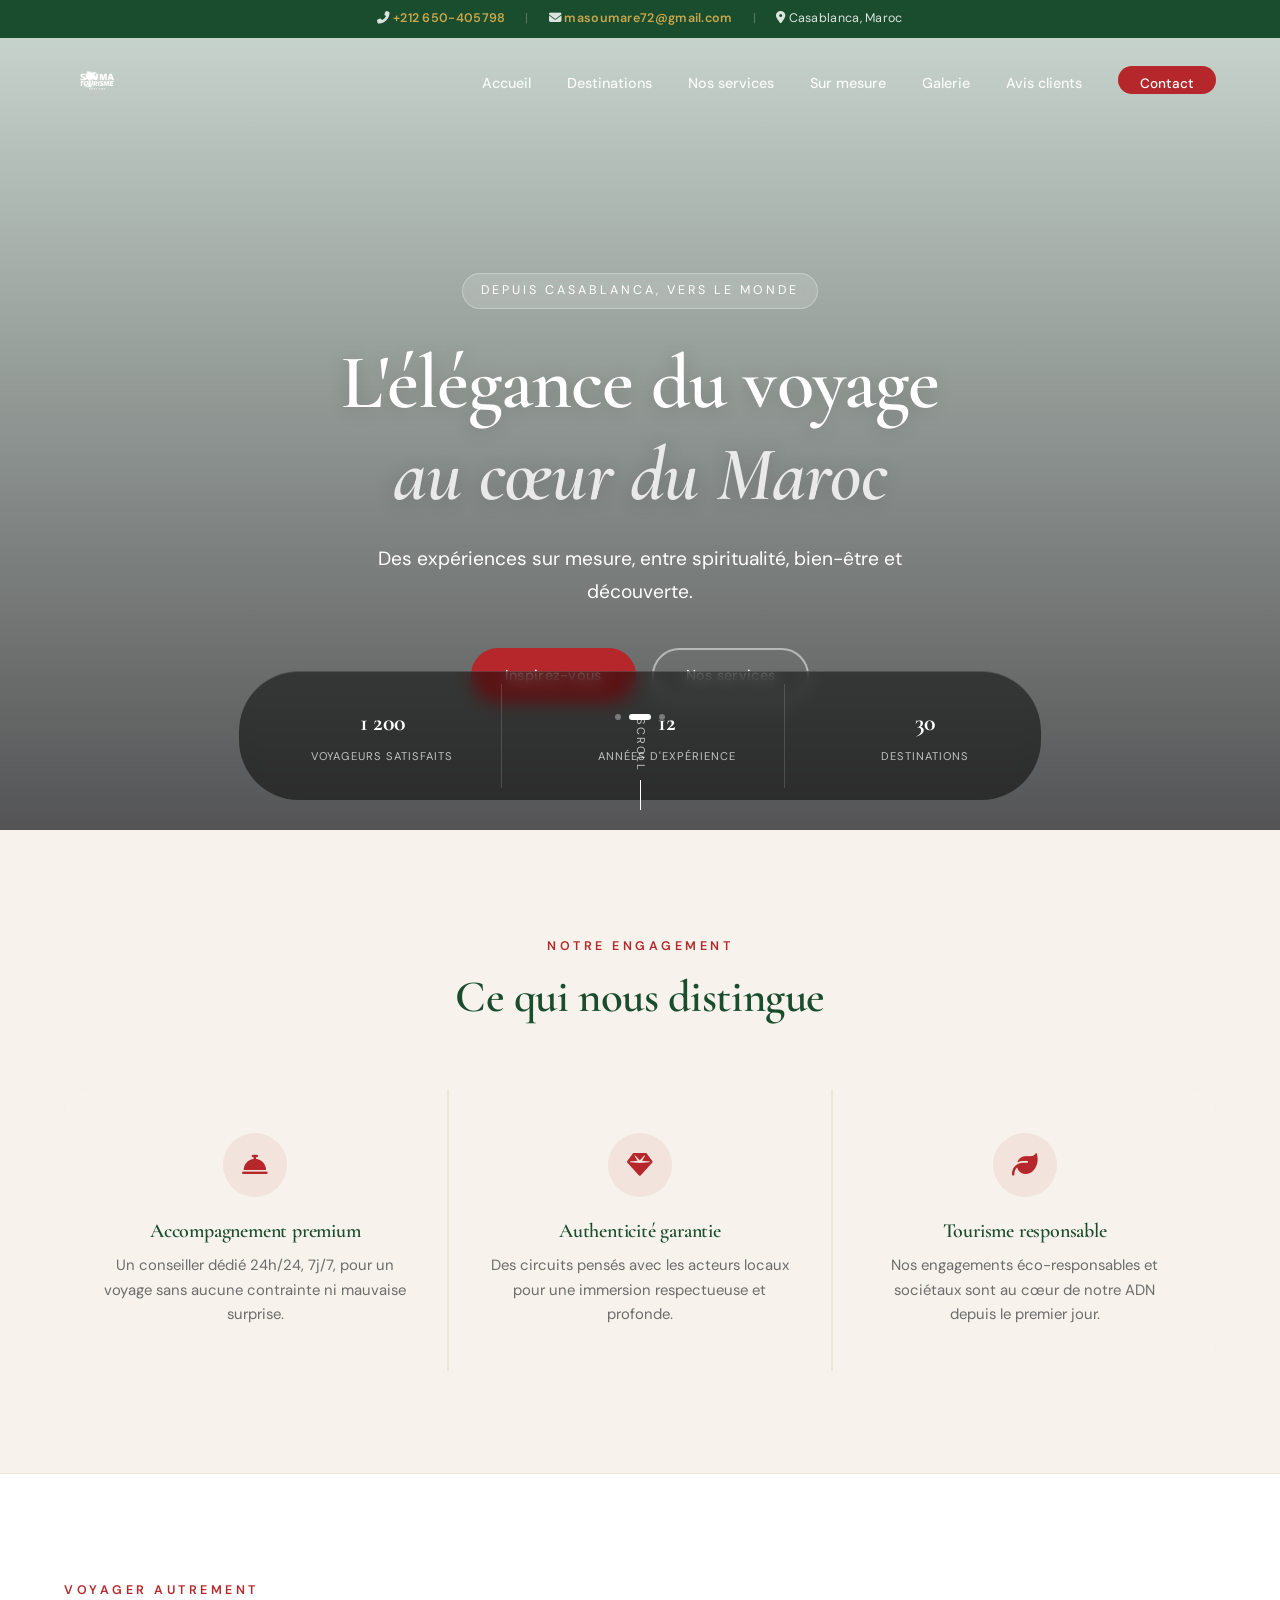
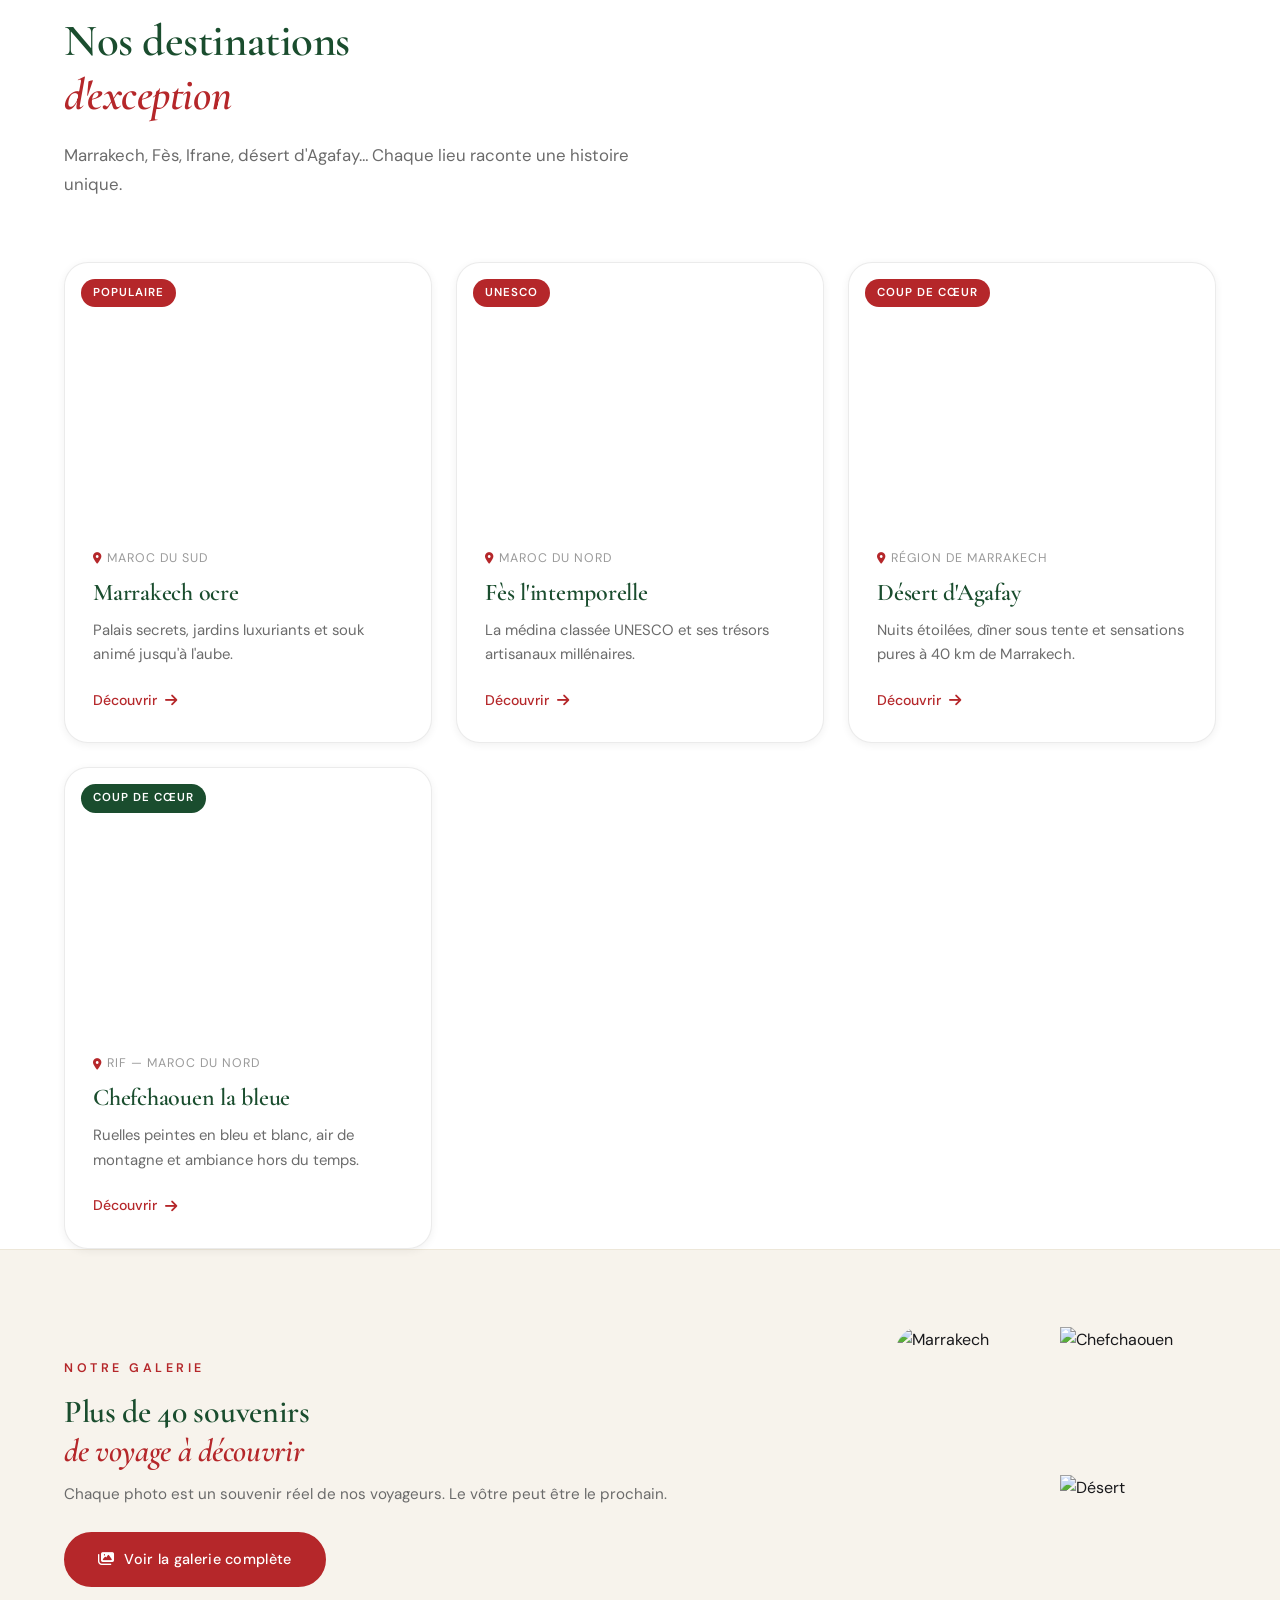
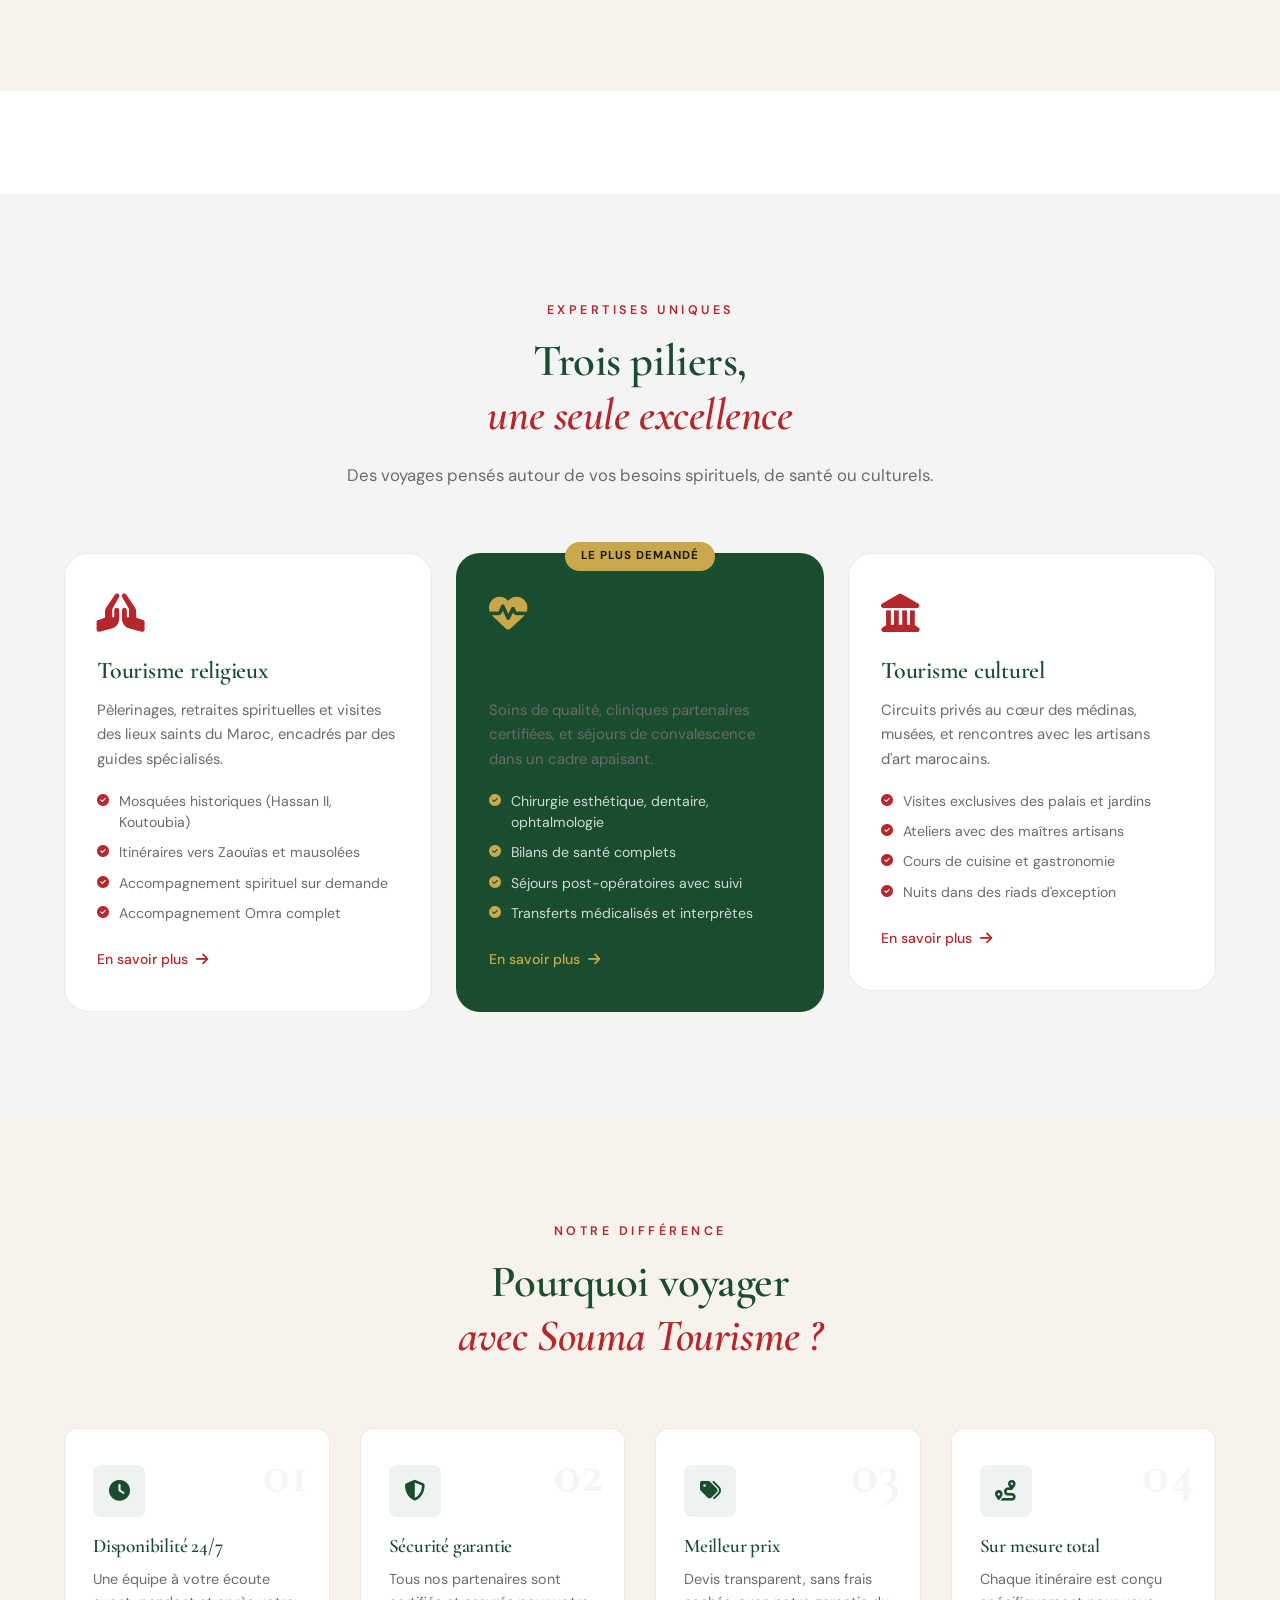
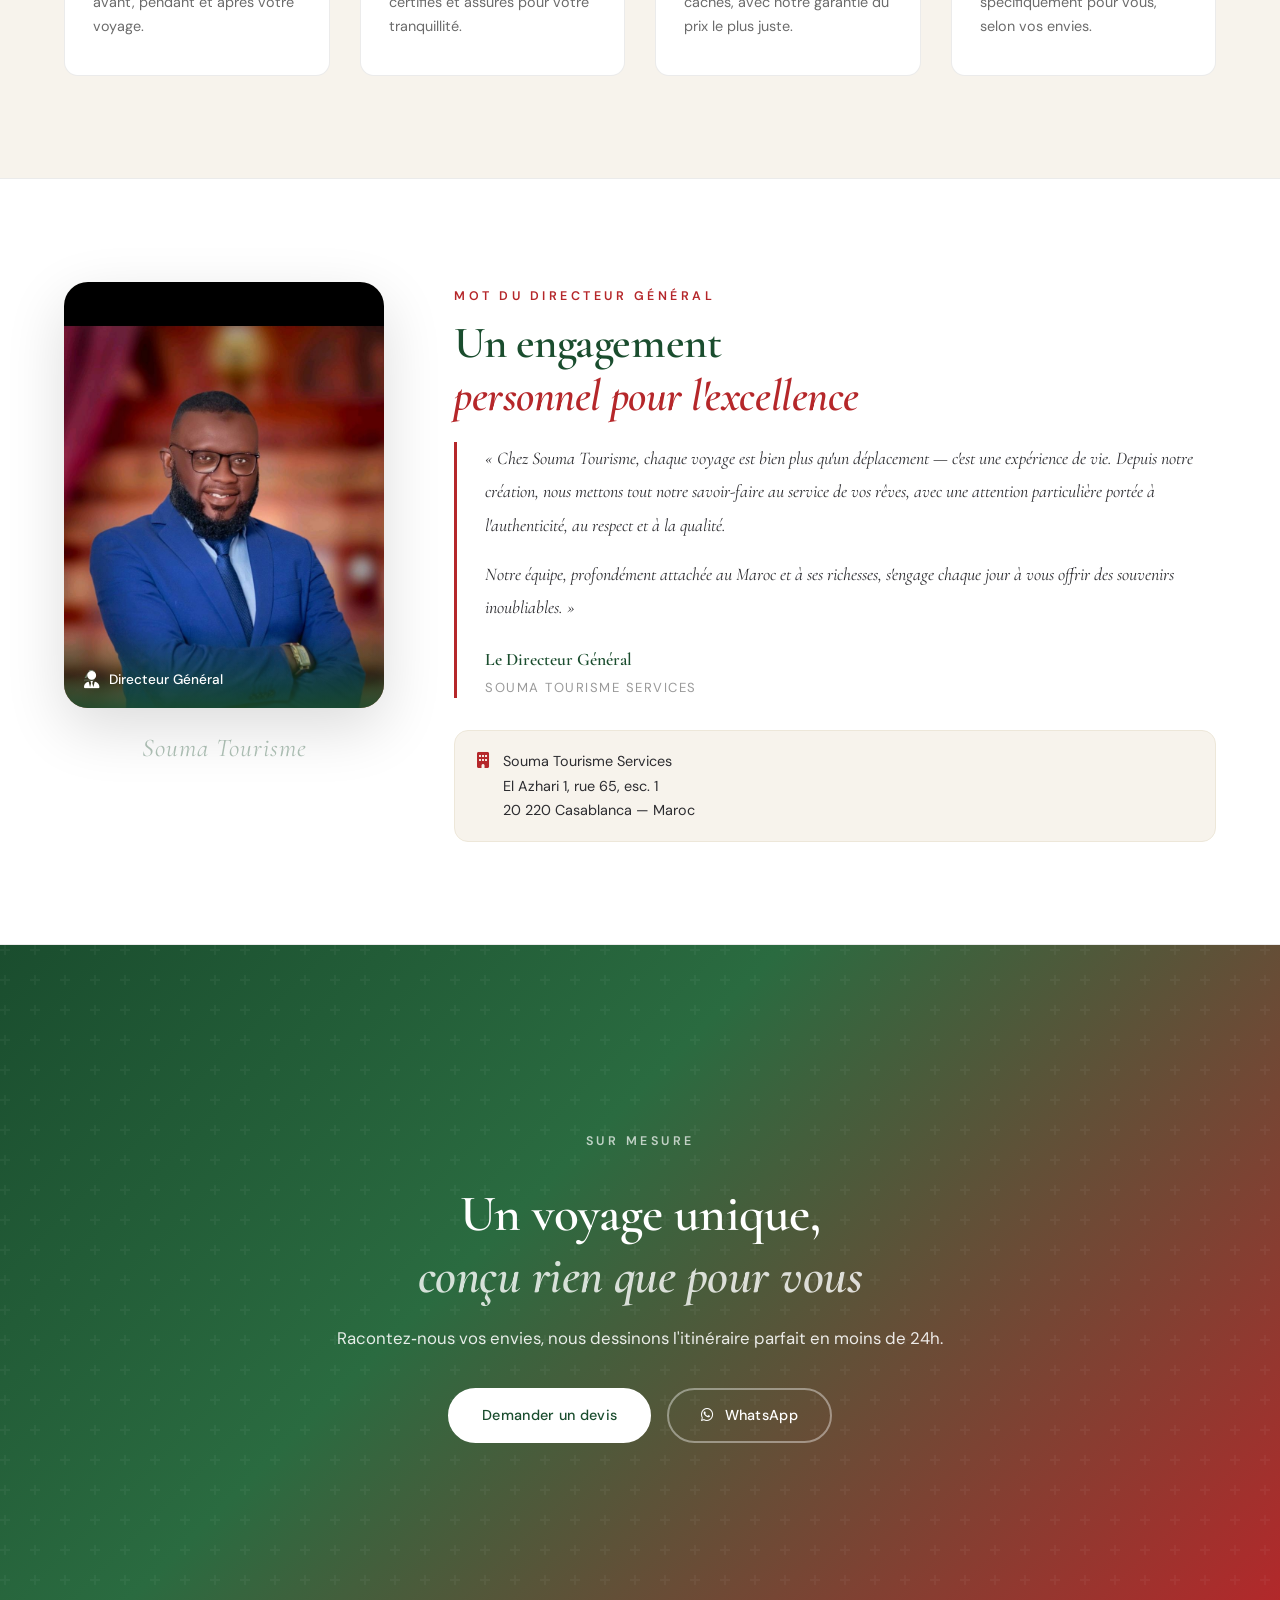
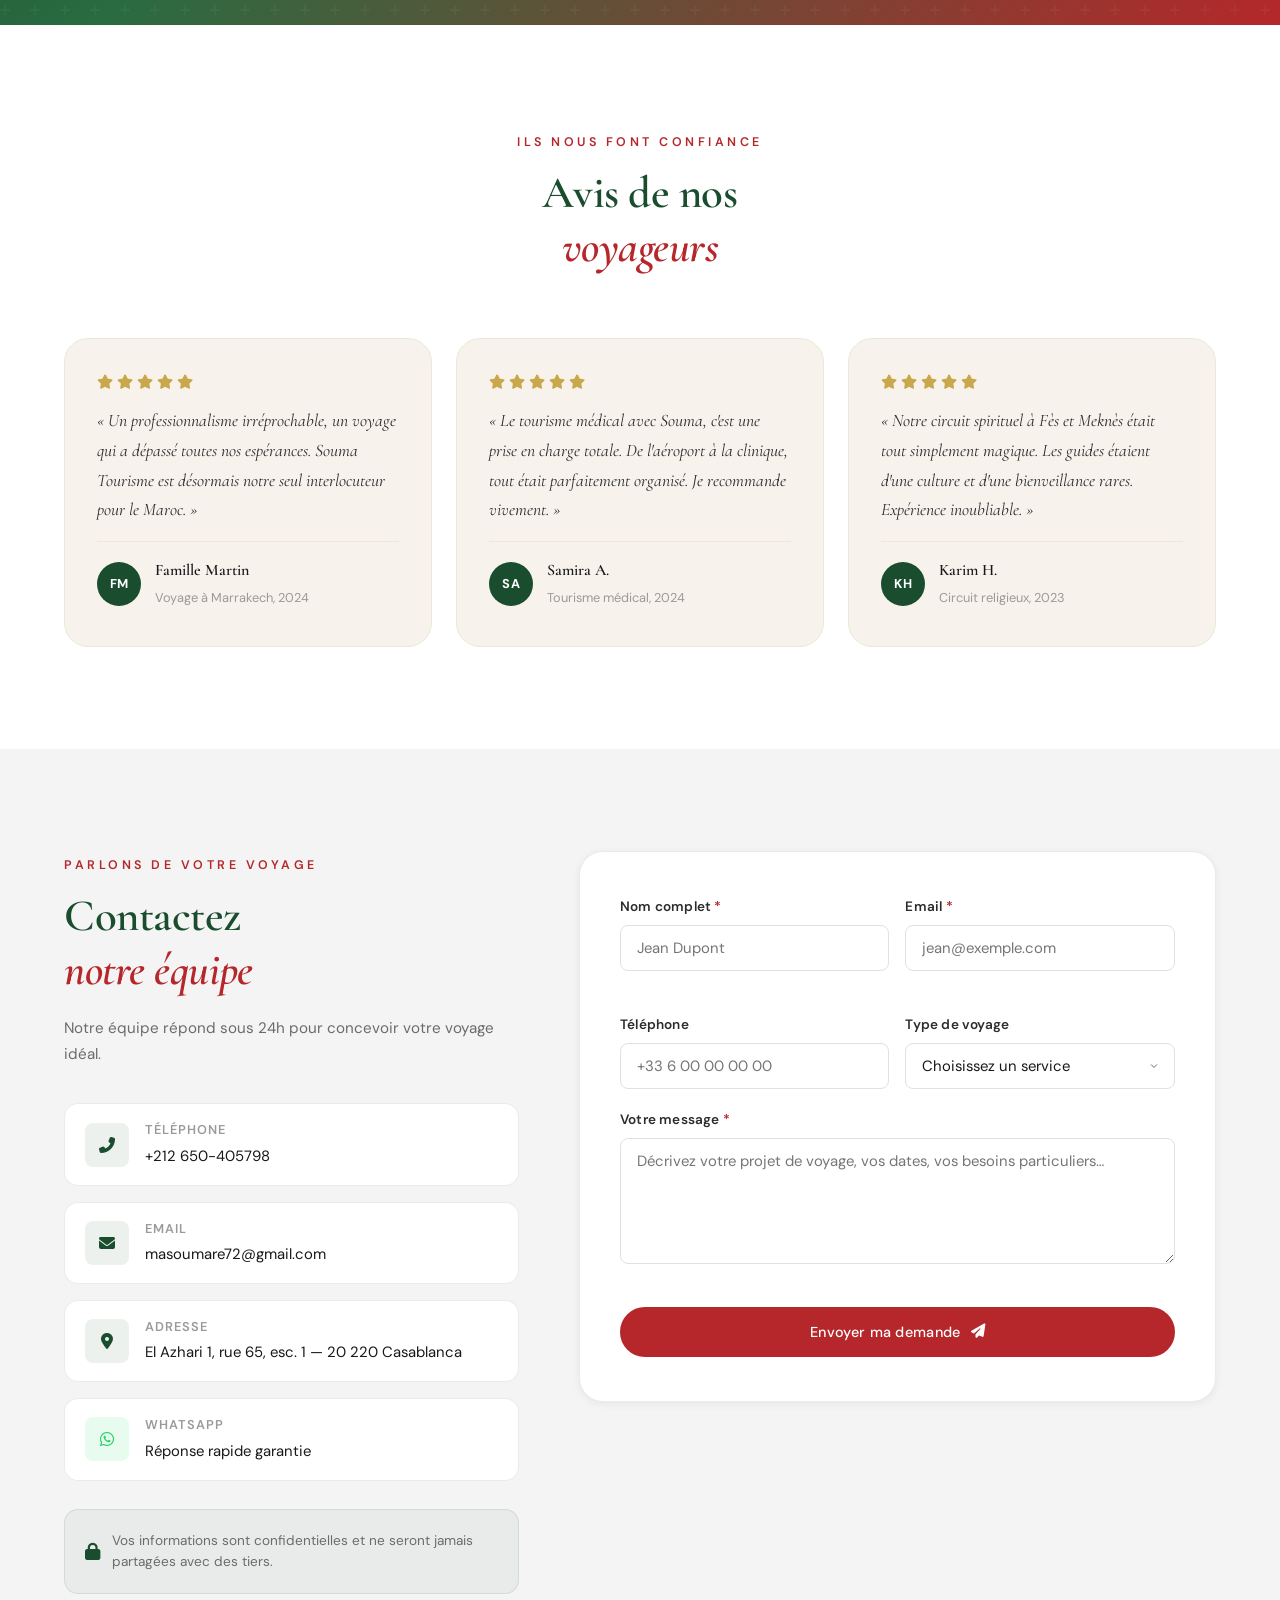
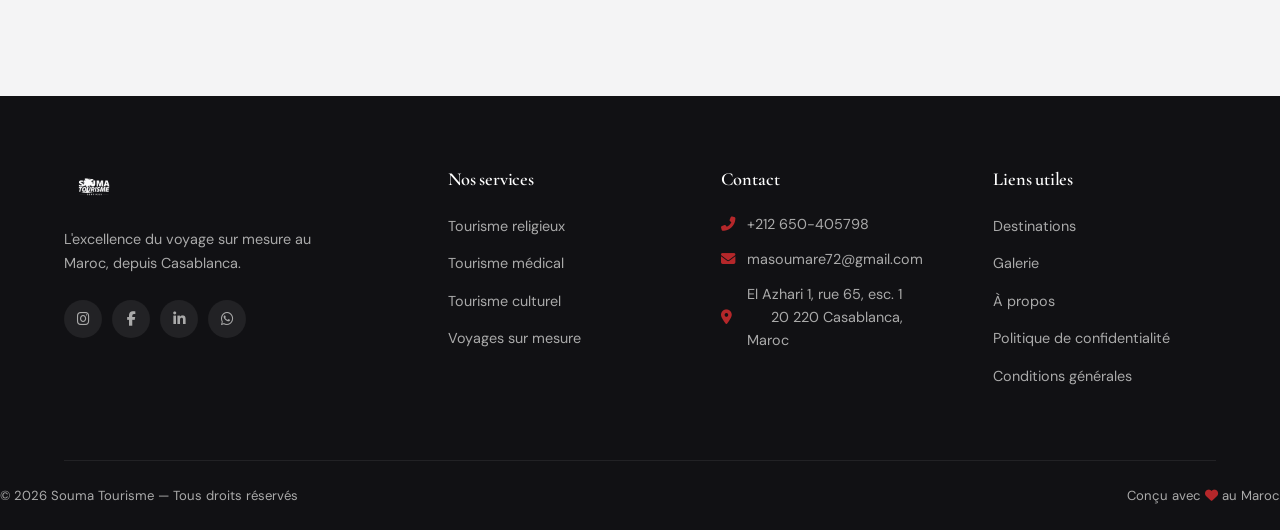
==== commit 24d24faf: "debut modif image" ====
--- a/index.html
+++ b/index.html
@@ -8,7 +8,7 @@
     <meta name="keywords" content="tourisme maroc, voyage maroc, tourisme religieux, tourisme médical, circuits sur mesure, marrakech, fes, agafay">
     <meta name="author" content="Souma Tourisme">
 
-    <!-- Open Graph / Réseaux sociaux -->
+    <!-- Open Graph -->
     <meta property="og:type" content="website">
     <meta property="og:title" content="Souma Tourisme | Voyages d'exception au Maroc">
     <meta property="og:description" content="Circuits sur mesure, tourisme religieux, médical et culturel au Maroc.">
@@ -16,14 +16,11 @@
     <meta property="og:url" content="https://www.soumatourisme.com">
     <meta name="twitter:card" content="summary_large_image">
 
-    <!-- Canonical -->
     <link rel="canonical" href="https://www.soumatourisme.com">
-
-    <!-- Favicon -->
     <link rel="icon" type="image/png" href="images/favicon.png">
     <link rel="apple-touch-icon" href="images/apple-touch-icon.png">
 
-    <!-- Polices : Cormorant Garamond (display luxe) + DM Sans (corps élégant) -->
+    <!-- Polices -->
     <link rel="preconnect" href="https://fonts.googleapis.com">
     <link rel="preconnect" href="https://fonts.gstatic.com" crossorigin>
     <link href="https://fonts.googleapis.com/css2?family=Cormorant+Garamond:ital,wght@0,400;0,500;0,600;0,700;1,400;1,500&family=DM+Sans:opsz,wght@9..40,300;9..40,400;9..40,500;9..40,600&display=swap" rel="stylesheet">
@@ -31,49 +28,378 @@
     <!-- Icônes -->
     <link rel="stylesheet" href="https://cdnjs.cloudflare.com/ajax/libs/font-awesome/6.5.0/css/all.min.css">
 
-    <!-- CSS -->
+    <!-- CSS partagé (identique aux autres pages) -->
     <link rel="stylesheet" href="css/style.css">
 
-    <!-- Schema.org JSON-LD -->
-    <script type="application/ld+json">
-    {
-      "@context": "https://schema.org",
-      "@type": "TravelAgency",
-      "name": "Souma Tourisme",
-      "description": "Agence de voyages premium au Maroc spécialisée en circuits sur mesure, tourisme religieux, médical et culturel.",
-      "url": "https://www.soumatourisme.com",
-      "telephone": "+212650405798",
-      "email": "masoumare72@gmail.com",
-      "address": {
-        "@type": "PostalAddress",
-        "streetAddress": "El Azhari 1 rue 65 esc 1",
-        "postalCode": "20220",
-        "addressLocality": "Casablanca",
-        "addressCountry": "MA"
-      },
-      "sameAs": [
-        "https://www.instagram.com/soumatourisme",
-        "https://www.facebook.com/soumatourisme"
-      ]
-    }
-    </script>
+    <style>
+    /* ── VARIABLES locales (harmonisées avec medical.html) ── */
+    :root {
+        --topbar-h: 38px;
+        --header-h: 70px;
+    }
+
+    /* ── TOPBAR (identique) ── */
+    .topbar {
+        background: var(--primary);
+        color: rgba(255,255,255,0.85);
+        font-size: 0.78rem;
+        text-align: center;
+        padding: 9px 20px;
+        letter-spacing: 0.3px;
+        display: flex;
+        align-items: center;
+        justify-content: center;
+        gap: 20px;
+        flex-wrap: wrap;
+        height: var(--topbar-h);
+    }
+    .topbar a {
+        color: var(--gold);
+        text-decoration: none;
+        font-weight: 600;
+        transition: opacity 0.2s;
+    }
+    .topbar a:hover { opacity: 0.8; }
+    .topbar__sep { opacity: 0.3; }
+    @media (max-width: 768px) { .topbar { display: none; } }
+
+    /* ── HEADER décalé sous topbar (comme medical/religieux) ── */
+    .header {
+        top: var(--topbar-h);
+    }
+    @media (max-width: 768px) {
+        .header { top: 0; }
+    }
+
+    /* ── HERO : ajout du padding-top pour descendre sous header + topbar ── */
+    .hero {
+        position: relative;
+        height: 88vh;
+        min-height: 620px;
+        display: flex;
+        align-items: center;
+        justify-content: center;
+        text-align: center;
+        color: var(--light);
+        overflow: hidden;
+        padding-top: calc(var(--topbar-h) + var(--header-h));
+    }
+    /* Le reste du hero (slides, overlay, content) reste inchangé */
+    .hero__slides {
+        position: absolute;
+        inset: 0;
+        z-index: 0;
+    }
+    .hero__slide {
+        position: absolute;
+        inset: 0;
+        background-size: cover;
+        background-position: center;
+        opacity: 0;
+        transition: opacity 1s ease;
+        transform: scale(1.06);
+        animation: heroZoom 14s ease-out forwards;
+    }
+    .hero__slide.active { opacity: 1; }
+    @keyframes heroZoom { to { transform: scale(1); } }
+    .hero__overlay {
+        position: absolute;
+        inset: 0;
+        background: linear-gradient(to bottom, rgba(26,77,46,0.25) 0%, rgba(18,18,20,0.72) 100%);
+        z-index: 1;
+    }
+    .hero__content {
+        position: relative;
+        z-index: 2;
+        max-width: 820px;
+        padding: 0 20px;
+    }
+    .hero__tag {
+        display: inline-block;
+        font-size: 0.78rem;
+        text-transform: uppercase;
+        letter-spacing: 3px;
+        background: rgba(255,255,255,0.15);
+        border: 1px solid rgba(255,255,255,0.3);
+        backdrop-filter: blur(8px);
+        padding: 7px 18px;
+        border-radius: 50px;
+        margin-bottom: 28px;
+        animation: fadeUp 0.8s ease-out both;
+    }
+    .hero__title {
+        font-family: var(--font-display);
+        font-size: clamp(2.6rem, 6vw, 5rem);
+        color: var(--light);
+        margin-bottom: 22px;
+        text-shadow: 0 2px 20px rgba(0,0,0,0.2);
+        animation: fadeUp 0.8s ease-out 0.15s both;
+    }
+    .hero__title em {
+        font-style: italic;
+        color: rgba(255,255,255,0.82);
+    }
+    .hero__text {
+        font-size: clamp(1rem, 1.5vw, 1.2rem);
+        opacity: 0.9;
+        max-width: 580px;
+        margin: 0 auto 40px;
+        line-height: 1.7;
+        animation: fadeUp 0.8s ease-out 0.3s both;
+    }
+    .hero__actions {
+        display: flex;
+        gap: 16px;
+        justify-content: center;
+        flex-wrap: wrap;
+        animation: fadeUp 0.8s ease-out 0.45s both;
+    }
+    .hero__slide-dots {
+        position: absolute;
+        bottom: 110px;
+        left: 50%;
+        transform: translateX(-50%);
+        display: flex;
+        gap: 8px;
+        z-index: 3;
+    }
+    .hero__dot {
+        width: 6px;
+        height: 6px;
+        border-radius: 50%;
+        background: rgba(255,255,255,0.35);
+        border: none;
+        cursor: pointer;
+        transition: all 0.3s ease;
+        padding: 0;
+    }
+    .hero__dot.active {
+        background: var(--light);
+        width: 22px;
+        border-radius: 3px;
+    }
+    .hero__stats {
+        position: absolute;
+        bottom: 30px;
+        left: 0;
+        right: 0;
+        display: flex;
+        justify-content: center;
+        gap: 48px;
+        z-index: 2;
+        background: rgba(0,0,0,0.5);
+        backdrop-filter: blur(8px);
+        padding: 12px 24px;
+        border-radius: 60px;
+        width: fit-content;
+        margin: 0 auto;
+    }
+    .hero__stat {
+        text-align: center;
+        color: var(--light);
+    }
+    .hero__stat strong {
+        display: block;
+        font-size: 1.5rem;
+        font-weight: 700;
+        font-family: var(--font-display);
+    }
+    .hero__stat span {
+        font-size: 0.7rem;
+        text-transform: uppercase;
+        letter-spacing: 1px;
+        opacity: 0.7;
+    }
+    .hero__scroll {
+        position: absolute;
+        bottom: 20px;
+        left: 50%;
+        transform: translateX(-50%);
+        display: flex;
+        flex-direction: column;
+        align-items: center;
+        gap: 8px;
+        z-index: 2;
+        opacity: 0.6;
+    }
+    .hero__scroll span {
+        font-size: 0.7rem;
+        text-transform: uppercase;
+        letter-spacing: 2px;
+    }
+    .hero__scroll-line {
+        width: 1px;
+        height: 30px;
+        background: var(--light);
+    }
+    @keyframes fadeUp {
+        from { opacity: 0; transform: translateY(28px); }
+        to   { opacity: 1; transform: translateY(0); }
+    }
+    /* ── SECTION PRESTIGE : amélioration ── */
+    .prestige__item {
+        position: relative;
+    }
+    .prestige__item::before {
+        content: '';
+        position: absolute;
+        bottom: 0;
+        left: 50%;
+        transform: translateX(-50%);
+        width: 0;
+        height: 2px;
+        background: var(--secondary);
+        transition: width 0.4s ease;
+    }
+    .prestige__item:hover::before { width: 40%; }
+
+    /* ── DESTINATIONS : overlay amélioré ── */
+    .dest-card__img {
+        overflow: hidden;
+    }
+    .dest-card__img-inner {
+        width: 100%;
+        height: 100%;
+        background-size: cover;
+        background-position: center;
+        transition: transform 0.7s cubic-bezier(0.25, 0.46, 0.45, 0.94);
+    }
+    .dest-card:hover .dest-card__img-inner {
+        transform: scale(1.06);
+    }
+    .dest-card__overlay {
+        position: absolute;
+        inset: 0;
+        background: linear-gradient(to top, rgba(26,77,46,0.65) 0%, transparent 55%);
+        opacity: 0;
+        transition: opacity 0.4s ease;
+        display: flex;
+        align-items: flex-end;
+        padding: 20px;
+    }
+    .dest-card:hover .dest-card__overlay { opacity: 1; }
+    .dest-card__overlay-text {
+        color: var(--light);
+        font-size: 0.82rem;
+        font-weight: 500;
+        letter-spacing: 0.5px;
+        display: flex;
+        align-items: center;
+        gap: 6px;
+    }
+
+    /* ── SECTION DG : masquer si pas de photo ── */
+    .dg__content .section__tag { margin-bottom: 10px; }
+
+    /* ── NOUVELLE SECTION : Carte de contact améliorée ── */
+    .contact__trust {
+        margin-top: 28px;
+        padding: 20px;
+        background: rgba(26,77,46,0.05);
+        border-radius: var(--radius);
+        border: 1px solid rgba(26,77,46,0.1);
+        display: flex;
+        align-items: center;
+        gap: 12px;
+        font-size: 0.85rem;
+        color: var(--gray);
+    }
+    .contact__trust i {
+        color: var(--primary);
+        font-size: 1.1rem;
+        flex-shrink: 0;
+    }
+
+    /* ── SECTION GALERIE CTA ── */
+    .gallery-preview {
+        background: var(--accent);
+        padding: clamp(50px, 6vw, 80px) 0;
+        border-top: 1px solid var(--accent-dark);
+    }
+    .gallery-preview__inner {
+        display: flex;
+        align-items: center;
+        gap: 48px;
+    }
+    .gallery-preview__text { flex: 1; }
+    .gallery-preview__text p {
+        color: var(--gray);
+        font-size: 0.95rem;
+        margin: 12px 0 24px;
+        line-height: 1.7;
+    }
+    .gallery-preview__images {
+        display: grid;
+        grid-template-columns: 1fr 1fr;
+        grid-template-rows: 140px 140px;
+        gap: 8px;
+        flex-shrink: 0;
+        width: 320px;
+        border-radius: var(--radius-lg);
+        overflow: hidden;
+    }
+    .gallery-preview__img {
+        overflow: hidden;
+    }
+    .gallery-preview__img:first-child {
+        grid-row: span 2;
+    }
+    .gallery-preview__img img {
+        width: 100%;
+        height: 100%;
+        object-fit: cover;
+        transition: transform 0.6s ease;
+        display: block;
+    }
+    .gallery-preview__img:hover img { transform: scale(1.06); }
+
+    @media (max-width: 768px) {
+        .gallery-preview__inner { flex-direction: column; }
+        .gallery-preview__images { width: 100%; }
+        .topbar { display: none; }
+    }
+
+    /* ── ANIMATION SCROLL REVEAL ── */
+    .reveal {
+        opacity: 0;
+        transform: translateY(30px);
+        transition: opacity 0.7s ease, transform 0.7s ease;
+    }
+    .reveal.visible {
+        opacity: 1;
+        transform: translateY(0);
+    }
+    .reveal-delay-1 { transition-delay: 0.1s; }
+    .reveal-delay-2 { transition-delay: 0.2s; }
+    .reveal-delay-3 { transition-delay: 0.3s; }
+    </style>
 </head>
 <body>
 
+    <!-- ========== TOPBAR ========== -->
+    <div class="topbar" role="banner" aria-label="Informations de contact">
+        <span><i class="fas fa-phone-alt"></i> <a href="tel:+212650405798">+212 650-405798</a></span>
+        <span class="topbar__sep">|</span>
+        <span><i class="fas fa-envelope"></i> <a href="mailto:masoumare72@gmail.com">masoumare72@gmail.com</a></span>
+        <span class="topbar__sep">|</span>
+        <span><i class="fas fa-map-marker-alt"></i> Casablanca, Maroc</span>
+    </div>
+
     <!-- ========== HEADER ========== -->
-    <header class="header" id="header" role="banner">
+    <header  class="header" id="header" role="banner">
         <div class="container header__inner">
             <a href="#accueil" class="logo" aria-label="Souma Tourisme — Accueil">
-                <img src="images/" alt="Souma Tourisme" class="logo-img">
+                <!-- Utilisez un seul fichier logo : logo.png -->
+                <img src="images/logo.png" alt="Souma Tourisme" class="logo-img">
             </a>
 
             <nav class="nav" id="nav" aria-label="Navigation principale">
                 <ul class="nav__list" role="list">
                     <li><a href="#accueil">Accueil</a></li>
-                    <li><a href="#destinations">Destinations</a></li>
+                    <li><a href="destinations.html">Destinations</a></li>
                     <li><a href="#services">Nos services</a></li>
                     <li><a href="#voyages">Sur mesure</a></li>
-                    <li><a href="galerie.html"><i class="fas fa-images" style="font-size:0.75rem; margin-right:4px;"></i> Galerie</a></li>
+                    <li><a href="galerie.html">Galerie</a></li>
                     <li><a href="#temoignages">Avis clients</a></li>
                     <li><a href="#contact" class="nav__cta">Contact</a></li>
                 </ul>
@@ -85,11 +411,11 @@
                 <span class="burger__line"></span>
             </button>
         </div>
-    </header>logo-removebg-preview.png
+    </header>
 
     <!-- ========== HERO ========== -->
     <section class="hero" id="accueil" aria-label="Bienvenue chez Souma Tourisme">
-        <!-- Slideshow d'arrière-plan -->
+        <!-- Slideshow -->
         <div class="hero__slides" aria-hidden="true">
             <div class="hero__slide active" style="background-image: url('https://images.pexels.com/photos/3889855/pexels-photo-3889855.jpeg?auto=compress&cs=tinysrgb&w=1600');"></div>
             <div class="hero__slide" style="background-image: url('https://images.pexels.com/photos/2349165/pexels-photo-2349165.jpeg?auto=compress&cs=tinysrgb&w=1600');"></div>
@@ -110,7 +436,14 @@
             </div>
         </div>
 
-        <!-- Stats rapides -->
+        <!-- Dots de navigation -->
+        <div class="hero__slide-dots" role="tablist" aria-label="Navigation du diaporama">
+            <button class="hero__dot active" data-slide="0" role="tab" aria-label="Slide 1" aria-selected="true"></button>
+            <button class="hero__dot" data-slide="1" role="tab" aria-label="Slide 2" aria-selected="false"></button>
+            <button class="hero__dot" data-slide="2" role="tab" aria-label="Slide 3" aria-selected="false"></button>
+        </div>
+
+        <!-- Stats -->
         <div class="hero__stats" aria-label="Chiffres clés">
             <div class="hero__stat">
                 <strong class="counter" data-target="1200">0</strong>
@@ -135,25 +468,25 @@
     <!-- ========== PRESTIGE / VALEURS ========== -->
     <section class="section prestige" aria-labelledby="prestige-title">
         <div class="container">
-            <div class="section__header">
+            <div class="section__header text-center">
                 <span class="section__tag">Notre engagement</span>
                 <h2 class="section__title" id="prestige-title">Ce qui nous distingue</h2>
             </div>
             <div class="prestige__grid">
-                <div class="prestige__item">
-                    <div class="prestige__icon" aria-hidden="true"><i class="fas fa-hand-sparkles"></i></div>
+                <div class="prestige__item reveal">
+                    <div class="prestige__icon" aria-hidden="true"><i class="fas fa-concierge-bell"></i></div>
                     <h3>Accompagnement premium</h3>
-                    <p>Un conseiller dédié 24h/24, 7j/7, pour un voyage sans aucune contrainte.</p>
-                </div>
-                <div class="prestige__item">
-                    <div class="prestige__icon" aria-hidden="true"><i class="fas fa-mosque"></i></div>
+                    <p>Un conseiller dédié 24h/24, 7j/7, pour un voyage sans aucune contrainte ni mauvaise surprise.</p>
+                </div>
+                <div class="prestige__item reveal reveal-delay-1">
+                    <div class="prestige__icon" aria-hidden="true"><i class="fas fa-gem"></i></div>
                     <h3>Authenticité garantie</h3>
-                    <p>Des circuits pensés avec les acteurs locaux pour une immersion respectueuse.</p>
-                </div>
-                <div class="prestige__item">
+                    <p>Des circuits pensés avec les acteurs locaux pour une immersion respectueuse et profonde.</p>
+                </div>
+                <div class="prestige__item reveal reveal-delay-2">
                     <div class="prestige__icon" aria-hidden="true"><i class="fas fa-leaf"></i></div>
                     <h3>Tourisme responsable</h3>
-                    <p>Nos engagements éco-responsables et sociétaux sont au cœur de notre ADN.</p>
+                    <p>Nos engagements éco-responsables et sociétaux sont au cœur de notre ADN depuis le premier jour.</p>
                 </div>
             </div>
         </div>
@@ -168,61 +501,100 @@
                 <p class="section__subtitle">Marrakech, Fès, Ifrane, désert d'Agafay… Chaque lieu raconte une histoire unique.</p>
             </div>
             <div class="destinations__grid">
-                <article class="dest-card">
-                    <div class="dest-card__img" style="background-image: url('images/marrakech.jpg');" role="img" aria-label="Marrakech">
+
+                <article class="dest-card reveal">
+                    <div class="dest-card__img">
+                        <div class="dest-card__img-inner" style="background-image: url('https://images.pexels.com/photos/3889855/pexels-photo-3889855.jpeg?auto=compress&cs=tinysrgb&w=800');" role="img" aria-label="Marrakech"></div>
                         <div class="dest-card__badge">Populaire</div>
+                        <div class="dest-card__overlay">
+                            <span class="dest-card__overlay-text">Planifier ce voyage <i class="fas fa-arrow-right"></i></span>
+                        </div>
                     </div>
                     <div class="dest-card__content">
                         <div class="dest-card__meta"><i class="fas fa-map-marker-alt" aria-hidden="true"></i> Maroc du Sud</div>
                         <h3>Marrakech ocre</h3>
-                        <p>Palais secrets, jardins luxuriants et souk animé.</p>
-                        <a href="#" class="link-arrow" aria-label="Découvrir Marrakech">Découvrir <i class="fas fa-arrow-right" aria-hidden="true"></i></a>
+                        <p>Palais secrets, jardins luxuriants et souk animé jusqu'à l'aube.</p>
+                        <a href="destinations.html#marrakech" class="link-arrow" aria-label="Découvrir Marrakech">Découvrir <i class="fas fa-arrow-right" aria-hidden="true"></i></a>
                     </div>
                 </article>
-                <article class="dest-card">
-                    <div class="dest-card__img" style="background-image: url('images/fes.jpg');" role="img" aria-label="Fès">
+
+                <article class="dest-card reveal reveal-delay-1">
+                    <div class="dest-card__img">
+                        <div class="dest-card__img-inner" style="background-image: url('https://images.pexels.com/photos/2349165/pexels-photo-2349165.jpeg?auto=compress&cs=tinysrgb&w=800');" role="img" aria-label="Fès"></div>
                         <div class="dest-card__badge">UNESCO</div>
+                        <div class="dest-card__overlay">
+                            <span class="dest-card__overlay-text">Planifier ce voyage <i class="fas fa-arrow-right"></i></span>
+                        </div>
                     </div>
                     <div class="dest-card__content">
                         <div class="dest-card__meta"><i class="fas fa-map-marker-alt" aria-hidden="true"></i> Maroc du Nord</div>
                         <h3>Fès l'intemporelle</h3>
-                        <p>La médina classée UNESCO et ses trésors artisanaux.</p>
-                        <a href="#" class="link-arrow" aria-label="Découvrir Fès">Découvrir <i class="fas fa-arrow-right" aria-hidden="true"></i></a>
+                        <p>La médina classée UNESCO et ses trésors artisanaux millénaires.</p>
+                        <a href="destinations.html#fes" class="link-arrow" aria-label="Découvrir Fès">Découvrir <i class="fas fa-arrow-right" aria-hidden="true"></i></a>
                     </div>
                 </article>
-                <article class="dest-card">
-                    <div class="dest-card__img" style="background-image: url('https://images.unsplash.com/photo-1641237855167-720e5a9a5d5e?q=80&w=1170&auto=format&fit=crop&ixlib=rb-4.1.0&ixid=M3wxMjA3fDB8MHxwaG90by1wYWdlfHx8fGVufDB8fHx8fA%3D%3D');" role="img" aria-label="Désert d'Agafay">
+
+                <article class="dest-card reveal reveal-delay-2">
+                    <div class="dest-card__img">
+                        <div class="dest-card__img-inner" style="background-image: url('https://images.unsplash.com/photo-1641237855167-720e5a9a5d5e?q=80&w=1170&auto=format&fit=crop');" role="img" aria-label="Désert d'Agafay"></div>
                         <div class="dest-card__badge">Coup de cœur</div>
+                        <div class="dest-card__overlay">
+                            <span class="dest-card__overlay-text">Planifier ce voyage <i class="fas fa-arrow-right"></i></span>
+                        </div>
                     </div>
                     <div class="dest-card__content">
                         <div class="dest-card__meta"><i class="fas fa-map-marker-alt" aria-hidden="true"></i> Région de Marrakech</div>
                         <h3>Désert d'Agafay</h3>
-                        <p>Nuits étoilées, dîner sous tente et sensations pures.</p>
-                        <a href="#" class="link-arrow" aria-label="Découvrir le désert d'Agafay">Découvrir <i class="fas fa-arrow-right" aria-hidden="true"></i></a>
+                        <p>Nuits étoilées, dîner sous tente et sensations pures à 40 km de Marrakech.</p>
+                        <a href="destinations.html#agafay" class="link-arrow" aria-label="Découvrir le désert d'Agafay">Découvrir <i class="fas fa-arrow-right" aria-hidden="true"></i></a>
                     </div>
                 </article>
-                <article class="dest-card">
-                    <div class="dest-card__img" style="background-image: url('images/images.jpg');" role="img" aria-label="Ifrane sous la neige">
-                        <div class="dest-card__badge" style="background: #3B82F6;">Neige &amp; Nature</div>
+
+                <article class="dest-card reveal reveal-delay-3">
+                    <div class="dest-card__img">
+                        <div class="dest-card__img-inner" style="background-image: url('https://images.pexels.com/photos/4553618/pexels-photo-4553618.jpeg?auto=compress&cs=tinysrgb&w=800');" role="img" aria-label="Chefchaouen la bleue"></div>
+                        <div class="dest-card__badge" style="background: var(--primary);">Coup de cœur</div>
+                        <div class="dest-card__overlay">
+                            <span class="dest-card__overlay-text">Planifier ce voyage <i class="fas fa-arrow-right"></i></span>
+                        </div>
                     </div>
                     <div class="dest-card__content">
-                        <div class="dest-card__meta"><i class="fas fa-map-marker-alt" aria-hidden="true"></i> Moyen Atlas</div>
-                        <h3>Ifrane la blanche</h3>
-                        <p>Paysages enneigés, forêts de cèdres et architecture alpine au cœur du Maroc.</p>
-                        <a href="#" class="link-arrow" aria-label="Découvrir Ifrane">Découvrir <i class="fas fa-arrow-right" aria-hidden="true"></i></a>
+                        <div class="dest-card__meta"><i class="fas fa-map-marker-alt" aria-hidden="true"></i> Rif — Maroc du Nord</div>
+                        <h3>Chefchaouen la bleue</h3>
+                        <p>Ruelles peintes en bleu et blanc, air de montagne et ambiance hors du temps.</p>
+                        <a href="destinations.html#chefchaouen" class="link-arrow" aria-label="Découvrir Chefchaouen">Découvrir <i class="fas fa-arrow-right" aria-hidden="true"></i></a>
                     </div>
                 </article>
-            </div>
-        </div>
-        <div style="text-align:center; margin-top: 40px;">
-    <a href="galerie.html" class="btn btn-primary" style="display:inline-flex; align-items:center; gap:10px;">
-        <i class="fas fa-images"></i>
-        Voir toute notre galerie photo
-    </a>
-    <p style="margin-top:12px; font-size:0.85rem; color:var(--gray-light);">
-        Plus de 40 souvenirs de voyage à découvrir
-    </p>
-</div>
+
+            </div>
+        </div>
+
+        <!-- Aperçu galerie intégré -->
+        <div class="gallery-preview">
+            <div class="container">
+                <div class="gallery-preview__inner">
+                    <div class="gallery-preview__text reveal">
+                        <span class="section__tag">Notre galerie</span>
+                        <h2 class="section__title" style="font-size: clamp(1.6rem, 2.5vw, 2.2rem); margin-bottom: 0;">Plus de 40 souvenirs<br><em>de voyage à découvrir</em></h2>
+                        <p>Chaque photo est un souvenir réel de nos voyageurs. Le vôtre peut être le prochain.</p>
+                        <a href="galerie.html" class="btn btn-primary">
+                            <i class="fas fa-images"></i> Voir la galerie complète
+                        </a>
+                    </div>
+                    <div class="gallery-preview__images reveal reveal-delay-1">
+                        <div class="gallery-preview__img">
+                            <img src="https://images.pexels.com/photos/3889855/pexels-photo-3889855.jpeg?auto=compress&cs=tinysrgb&w=400" alt="Marrakech" loading="lazy">
+                        </div>
+                        <div class="gallery-preview__img">
+                            <img src="https://images.pexels.com/photos/4553618/pexels-photo-4553618.jpeg?auto=compress&cs=tinysrgb&w=400" alt="Chefchaouen" loading="lazy">
+                        </div>
+                        <div class="gallery-preview__img">
+                            <img src="https://images.pexels.com/photos/3889843/pexels-photo-3889843.jpeg?auto=compress&cs=tinysrgb&w=400" alt="Désert" loading="lazy">
+                        </div>
+                    </div>
+                </div>
+            </div>
+        </div>
     </section>
 
     <!-- ========== SERVICES ========== -->
@@ -234,19 +606,21 @@
                 <p class="section__subtitle">Des voyages pensés autour de vos besoins spirituels, de santé ou culturels.</p>
             </div>
             <div class="services__grid">
-                <article class="service-card">
+
+                <article class="service-card reveal">
                     <div class="service-card__icon" aria-hidden="true"><i class="fas fa-hands-praying"></i></div>
                     <h3>Tourisme religieux</h3>
                     <p>Pèlerinages, retraites spirituelles et visites des lieux saints du Maroc, encadrés par des guides spécialisés.</p>
                     <ul class="service-details" aria-label="Services inclus">
                         <li><i class="fas fa-check-circle" aria-hidden="true"></i> Mosquées historiques (Hassan II, Koutoubia)</li>
                         <li><i class="fas fa-check-circle" aria-hidden="true"></i> Itinéraires vers Zaouïas et mausolées</li>
-                        <li><i class="fas fa-check-circle" aria-hidden="true"></i> Accompagnement religieux sur demande</li>
-                        <li><i class="fas fa-check-circle" aria-hidden="true"></i> Hébergement à proximité des lieux saints</li>
+                        <li><i class="fas fa-check-circle" aria-hidden="true"></i> Accompagnement spirituel sur demande</li>
+                        <li><i class="fas fa-check-circle" aria-hidden="true"></i> Accompagnement Omra complet</li>
                     </ul>
                     <a href="religieux.html" class="link-arrow">En savoir plus <i class="fas fa-arrow-right" aria-hidden="true"></i></a>
                 </article>
-                <article class="service-card service-card--featured">
+
+                <article class="service-card service-card--featured reveal reveal-delay-1">
                     <div class="service-card__badge">Le plus demandé</div>
                     <div class="service-card__icon" aria-hidden="true"><i class="fas fa-heartbeat"></i></div>
                     <h3>Tourisme médical</h3>
@@ -259,18 +633,20 @@
                     </ul>
                     <a href="medical.html" class="link-arrow">En savoir plus <i class="fas fa-arrow-right" aria-hidden="true"></i></a>
                 </article>
-                <article class="service-card">
+
+                <article class="service-card reveal reveal-delay-2">
                     <div class="service-card__icon" aria-hidden="true"><i class="fas fa-landmark"></i></div>
                     <h3>Tourisme culturel</h3>
-                    <p>Circuits privés au cœur des médinas, musées, et rencontres avec les artisans d'art.</p>
+                    <p>Circuits privés au cœur des médinas, musées, et rencontres avec les artisans d'art marocains.</p>
                     <ul class="service-details" aria-label="Services inclus">
-                        <li><i class="fas fa-check-circle" aria-hidden="true"></i> Visites exclusives des palais et jardins secrets</li>
+                        <li><i class="fas fa-check-circle" aria-hidden="true"></i> Visites exclusives des palais et jardins</li>
                         <li><i class="fas fa-check-circle" aria-hidden="true"></i> Ateliers avec des maîtres artisans</li>
-                        <li><i class="fas fa-check-circle" aria-hidden="true"></i> Dégustations gastronomiques et cours de cuisine</li>
+                        <li><i class="fas fa-check-circle" aria-hidden="true"></i> Cours de cuisine et gastronomie</li>
                         <li><i class="fas fa-check-circle" aria-hidden="true"></i> Nuits dans des riads d'exception</li>
                     </ul>
                     <a href="culturel.html" class="link-arrow">En savoir plus <i class="fas fa-arrow-right" aria-hidden="true"></i></a>
                 </article>
+
             </div>
         </div>
     </section>
@@ -283,25 +659,25 @@
                 <h2 class="section__title" id="why-title">Pourquoi voyager<br><em>avec Souma Tourisme ?</em></h2>
             </div>
             <div class="why__grid">
-                <div class="why__item">
+                <div class="why__item reveal">
                     <div class="why__number" aria-hidden="true">01</div>
                     <div class="why__icon" aria-hidden="true"><i class="fas fa-clock"></i></div>
                     <h3>Disponibilité 24/7</h3>
                     <p>Une équipe à votre écoute avant, pendant et après votre voyage.</p>
                 </div>
-                <div class="why__item">
+                <div class="why__item reveal reveal-delay-1">
                     <div class="why__number" aria-hidden="true">02</div>
                     <div class="why__icon" aria-hidden="true"><i class="fas fa-shield-alt"></i></div>
                     <h3>Sécurité garantie</h3>
                     <p>Tous nos partenaires sont certifiés et assurés pour votre tranquillité.</p>
                 </div>
-                <div class="why__item">
+                <div class="why__item reveal reveal-delay-2">
                     <div class="why__number" aria-hidden="true">03</div>
                     <div class="why__icon" aria-hidden="true"><i class="fas fa-tags"></i></div>
                     <h3>Meilleur prix</h3>
                     <p>Devis transparent, sans frais cachés, avec notre garantie du prix le plus juste.</p>
                 </div>
-                <div class="why__item">
+                <div class="why__item reveal reveal-delay-3">
                     <div class="why__number" aria-hidden="true">04</div>
                     <div class="why__icon" aria-hidden="true"><i class="fas fa-route"></i></div>
                     <h3>Sur mesure total</h3>
@@ -315,9 +691,8 @@
     <section class="section dg-section" aria-labelledby="dg-title">
         <div class="container">
             <div class="dg__inner">
-                <div class="dg__photo-wrapper">
+                <div class="dg__photo-wrapper reveal">
                     <div class="dg__photo" aria-label="Photo du Directeur Général">
-                        <!-- Remplacez src par votre photo : images/directeur.jpg -->
                         <img src="images/directeur.png"
                              alt="Directeur Général de Souma Tourisme"
                              onerror="this.style.display='none'; this.parentElement.classList.add('dg__photo--placeholder');">
@@ -330,12 +705,12 @@
                         <span class="dg__signature-text">Souma Tourisme</span>
                     </div>
                 </div>
-                <div class="dg__content">
+                <div class="dg__content reveal reveal-delay-1">
                     <span class="section__tag">Mot du Directeur Général</span>
                     <h2 class="section__title" id="dg-title">Un engagement<br><em>personnel pour l'excellence</em></h2>
                     <blockquote class="dg__quote">
                         <p>« Chez Souma Tourisme, chaque voyage est bien plus qu'un déplacement — c'est une expérience de vie. Depuis notre création, nous mettons tout notre savoir-faire au service de vos rêves, avec une attention particulière portée à l'authenticité, au respect et à la qualité.</p>
-                        <p>Notre équipe, profondément attachée au Maroc et à ses richesses, s'engage chaque jour à vous offrir des souvenirs inoubliables. Que vous voyagiez pour vous ressourcer spirituellement, prendre soin de votre santé ou découvrir notre patrimoine culturel, nous sommes à vos côtés. »</p>
+                        <p>Notre équipe, profondément attachée au Maroc et à ses richesses, s'engage chaque jour à vous offrir des souvenirs inoubliables. »</p>
                         <footer>
                             <strong class="dg__name">Le Directeur Général</strong>
                             <span class="dg__company">Souma Tourisme Services</span>
@@ -361,10 +736,11 @@
             <div class="cta__content">
                 <span class="section__tag" style="color: rgba(255,255,255,0.7);">Sur mesure</span>
                 <h2 id="cta-title">Un voyage unique,<br><em>conçu rien que pour vous</em></h2>
-                <p>Racontez‑nous vos envies, nous dessinons l'itinéraire parfait.</p>
+                <p>Racontez‑nous vos envies, nous dessinons l'itinéraire parfait en moins de 24h.</p>
                 <div class="cta__actions">
                     <a href="#contact" class="btn btn-light">Demander un devis</a>
-                    <a href="https://wa.me/212612345678" class="btn btn-ghost-light" target="_blank" rel="noopener">
+                    <!-- CORRIGÉ : vrai numéro WhatsApp -->
+                    <a href="https://wa.me/212650405798?text=Bonjour%20Souma%20Tourisme%2C%20je%20souhaite%20un%20voyage%20sur%20mesure" class="btn btn-ghost-light" target="_blank" rel="noopener">
                         <i class="fab fa-whatsapp" aria-hidden="true"></i> WhatsApp
                     </a>
                 </div>
@@ -380,7 +756,7 @@
                 <h2 class="section__title" id="testi-title">Avis de nos<br><em>voyageurs</em></h2>
             </div>
             <div class="testimonials__grid">
-                <blockquote class="testi-card">
+                <blockquote class="testi-card reveal">
                     <div class="testi-card__stars" aria-label="5 étoiles sur 5">
                         <i class="fas fa-star" aria-hidden="true"></i>
                         <i class="fas fa-star" aria-hidden="true"></i>
@@ -397,7 +773,7 @@
                         </div>
                     </footer>
                 </blockquote>
-                <blockquote class="testi-card">
+                <blockquote class="testi-card reveal reveal-delay-1">
                     <div class="testi-card__stars" aria-label="5 étoiles sur 5">
                         <i class="fas fa-star" aria-hidden="true"></i>
                         <i class="fas fa-star" aria-hidden="true"></i>
@@ -414,7 +790,7 @@
                         </div>
                     </footer>
                 </blockquote>
-                <blockquote class="testi-card">
+                <blockquote class="testi-card reveal reveal-delay-2">
                     <div class="testi-card__stars" aria-label="5 étoiles sur 5">
                         <i class="fas fa-star" aria-hidden="true"></i>
                         <i class="fas fa-star" aria-hidden="true"></i>
@@ -453,6 +829,7 @@
                         </a>
                     </li>
                     <li>
+                        <!-- CORRIGÉ : email professionnel -->
                         <a href="mailto:masoumare72@gmail.com" class="contact__link">
                             <div class="contact__icon" aria-hidden="true"><i class="fas fa-envelope"></i></div>
                             <div>
@@ -470,7 +847,21 @@
                             </div>
                         </div>
                     </li>
+                    <li>
+                        <!-- CORRIGÉ : vrai numéro WhatsApp -->
+                        <a href="https://wa.me/212650405798?text=Bonjour%20Souma%20Tourisme" class="contact__link" target="_blank" rel="noopener">
+                            <div class="contact__icon" aria-hidden="true" style="background: rgba(37,211,102,0.1);"><i class="fab fa-whatsapp" style="color: #25D366;"></i></div>
+                            <div>
+                                <strong>WhatsApp</strong>
+                                <span>Réponse rapide garantie</span>
+                            </div>
+                        </a>
+                    </li>
                 </ul>
+                <div class="contact__trust">
+                    <i class="fas fa-lock"></i>
+                    <span>Vos informations sont confidentielles et ne seront jamais partagées avec des tiers.</span>
+                </div>
             </div>
 
             <form class="contact__form" id="contactForm" novalidate aria-label="Formulaire de contact">
@@ -524,7 +915,8 @@
         <div class="container footer__inner">
             <div class="footer__col footer__col--brand">
                 <a href="#accueil" aria-label="Souma Tourisme — Retour en haut">
-                    <img src="images/logo-white.png" alt="Souma Tourisme" class="footer__logo">
+                    <!-- CORRIGÉ : logo-white.png pour le footer sombre -->
+                    <img src="images/logo.png" alt="Souma Tourisme" class="footer__logo">
                 </a>
                 <p>L'excellence du voyage sur mesure au Maroc, depuis Casablanca.</p>
                 <div class="social" aria-label="Réseaux sociaux">
@@ -537,7 +929,8 @@
                     <a href="#" target="_blank" rel="noopener" aria-label="LinkedIn">
                         <i class="fab fa-linkedin-in" aria-hidden="true"></i>
                     </a>
-                    <a href="https://wa.me/212612345678" target="_blank" rel="noopener" aria-label="WhatsApp">
+                    <!-- CORRIGÉ : vrai numéro WhatsApp -->
+                    <a href="https://wa.me/212650405798" target="_blank" rel="noopener" aria-label="WhatsApp">
                         <i class="fab fa-whatsapp" aria-hidden="true"></i>
                     </a>
                 </div>
@@ -553,8 +946,9 @@
             </div>
             <div class="footer__col">
                 <h4>Contact</h4>
-                <address style="font-style:normal;">
+                <address>
                     <p><i class="fas fa-phone-alt" aria-hidden="true"></i> <a href="tel:+212650405798">+212 650-405798</a></p>
+                    <!-- CORRIGÉ : email professionnel -->
                     <p><i class="fas fa-envelope" aria-hidden="true"></i> <a href="mailto:masoumare72@gmail.com">masoumare72@gmail.com</a></p>
                     <p><i class="fas fa-map-marker-alt" aria-hidden="true"></i> El Azhari 1, rue 65, esc. 1<br>&nbsp;&nbsp;&nbsp;&nbsp;&nbsp;&nbsp;20 220 Casablanca, Maroc</p>
                 </address>
@@ -562,20 +956,21 @@
             <div class="footer__col">
                 <h4>Liens utiles</h4>
                 <ul>
+                    <li><a href="destinations.html">Destinations</a></li>
+                    <li><a href="galerie.html">Galerie</a></li>
                     <li><a href="#">À propos</a></li>
-                    <li><a href="#">FAQ</a></li>
                     <li><a href="#">Politique de confidentialité</a></li>
                     <li><a href="#">Conditions générales</a></li>
                 </ul>
             </div>
         </div>
         <div class="footer__bottom">
-            <p>© <span id="currentYear">2025</span> Souma Tourisme — Tous droits réservés</p>
+            <p>© <span id="currentYear"></span> Souma Tourisme — Tous droits réservés</p>
             <p>Conçu avec <i class="fas fa-heart" aria-hidden="true" style="color:var(--secondary);"></i> au Maroc</p>
         </div>
     </footer>
 
-    <!-- Bouton WhatsApp flottant -->
+    <!-- Bouton WhatsApp flottant — CORRIGÉ : vrai numéro -->
     <a href="https://wa.me/212650405798?text=Bonjour%20Souma%20Tourisme%2C%20je%20souhaite%20un%20voyage%20sur%20mesure"
        class="whatsapp-float"
        target="_blank"
@@ -590,6 +985,167 @@
         <i class="fas fa-chevron-up" aria-hidden="true"></i>
     </button>
 
-    <script src="js/main.js"></script>
+    <script>
+    /* ================================================================
+       MAIN JS — Souma Tourisme index.html
+       ================================================================ */
+
+    /* ── Année footer ── */
+    document.getElementById('currentYear').textContent = new Date().getFullYear();
+
+    /* ── Header scroll ── */
+    const header = document.getElementById('header');
+    window.addEventListener('scroll', () => {
+        header.classList.toggle('scrolled', window.scrollY > 60);
+    }, { passive: true });
+
+    /* ── Burger menu ── */
+    const burger = document.getElementById('burger');
+    const nav    = document.getElementById('nav');
+    burger.addEventListener('click', () => {
+        const open = nav.classList.toggle('active');
+        burger.setAttribute('aria-expanded', open);
+        document.body.style.overflow = open ? 'hidden' : '';
+    });
+    // Fermer en cliquant un lien
+    nav.querySelectorAll('a').forEach(a => {
+        a.addEventListener('click', () => {
+            nav.classList.remove('active');
+            burger.setAttribute('aria-expanded', 'false');
+            document.body.style.overflow = '';
+        });
+    });
+
+    /* ── Hero Slideshow ── */
+    const slides = document.querySelectorAll('.hero__slide');
+    const dots   = document.querySelectorAll('.hero__dot');
+    let current  = 0;
+    let timer;
+
+    function goTo(n) {
+        slides[current].classList.remove('active');
+        dots[current].classList.remove('active');
+        dots[current].setAttribute('aria-selected', 'false');
+        current = (n + slides.length) % slides.length;
+        slides[current].classList.add('active');
+        dots[current].classList.add('active');
+        dots[current].setAttribute('aria-selected', 'true');
+    }
+
+    function startTimer() {
+        timer = setInterval(() => goTo(current + 1), 5000);
+    }
+
+    dots.forEach((dot, i) => {
+        dot.addEventListener('click', () => {
+            clearInterval(timer);
+            goTo(i);
+            startTimer();
+        });
+    });
+
+    startTimer();
+
+    /* ── Compteurs hero ── */
+    function animateCounter(el) {
+        const target = parseInt(el.dataset.target, 10);
+        const duration = 1800;
+        const step = target / (duration / 16);
+        let current = 0;
+        const interval = setInterval(() => {
+            current += step;
+            if (current >= target) {
+                el.textContent = target.toLocaleString('fr');
+                clearInterval(interval);
+            } else {
+                el.textContent = Math.floor(current).toLocaleString('fr');
+            }
+        }, 16);
+    }
+
+    const counters = document.querySelectorAll('.counter');
+    const counterObserver = new IntersectionObserver((entries) => {
+        entries.forEach(e => {
+            if (e.isIntersecting) {
+                animateCounter(e.target);
+                counterObserver.unobserve(e.target);
+            }
+        });
+    }, { threshold: 0.5 });
+
+    counters.forEach(c => counterObserver.observe(c));
+
+    /* ── Scroll reveal ── */
+    const reveals = document.querySelectorAll('.reveal');
+    const revealObserver = new IntersectionObserver((entries) => {
+        entries.forEach(e => {
+            if (e.isIntersecting) {
+                e.target.classList.add('visible');
+                revealObserver.unobserve(e.target);
+            }
+        });
+    }, { threshold: 0.12 });
+
+    reveals.forEach(r => revealObserver.observe(r));
+
+    /* ── WhatsApp flottant (apparaît après scroll) ── */
+    const wa = document.querySelector('.whatsapp-float');
+    window.addEventListener('scroll', () => {
+        wa.style.opacity = window.scrollY > 300 ? '1' : '0';
+        wa.style.pointerEvents = window.scrollY > 300 ? 'auto' : 'none';
+    }, { passive: true });
+
+    /* ── Back to top ── */
+    const btt = document.getElementById('backToTop');
+    window.addEventListener('scroll', () => {
+        btt.hidden = window.scrollY < 400;
+    }, { passive: true });
+    btt.addEventListener('click', () => window.scrollTo({ top: 0, behavior: 'smooth' }));
+
+    /* ── Formulaire de contact ── */
+    const form = document.getElementById('contactForm');
+    const successMsg = document.getElementById('formSuccess');
+
+    function validateField(field) {
+        const errorEl = field.parentElement.querySelector('.form__error');
+        let msg = '';
+        if (field.required && !field.value.trim()) msg = 'Ce champ est requis.';
+        else if (field.type === 'email' && field.value && !/^[^\s@]+@[^\s@]+\.[^\s@]+$/.test(field.value)) msg = 'Adresse email invalide.';
+        if (errorEl) errorEl.textContent = msg;
+        field.classList.toggle('error', !!msg);
+        return !msg;
+    }
+
+    form.querySelectorAll('input[required], textarea[required]').forEach(f => {
+        f.addEventListener('blur', () => validateField(f));
+        f.addEventListener('input', () => { if (f.classList.contains('error')) validateField(f); });
+    });
+
+    form.addEventListener('submit', async e => {
+        e.preventDefault();
+        let valid = true;
+        form.querySelectorAll('[required]').forEach(f => { if (!validateField(f)) valid = false; });
+        if (!valid) return;
+
+        const btn  = form.querySelector('[type="submit"]');
+        const text = btn.querySelector('.btn__text');
+        btn.disabled = true;
+        if (text) text.textContent = 'Envoi en cours…';
+
+        // Simule l'envoi — à remplacer par votre backend
+        await new Promise(r => setTimeout(r, 1500));
+
+        form.style.display = 'none';
+        successMsg.removeAttribute('hidden');
+
+        setTimeout(() => {
+            form.reset();
+            form.style.display = '';
+            successMsg.setAttribute('hidden', '');
+            btn.disabled = false;
+            if (text) text.textContent = 'Envoyer ma demande';
+        }, 6000);
+    });
+    </script>
 </body>
 </html>
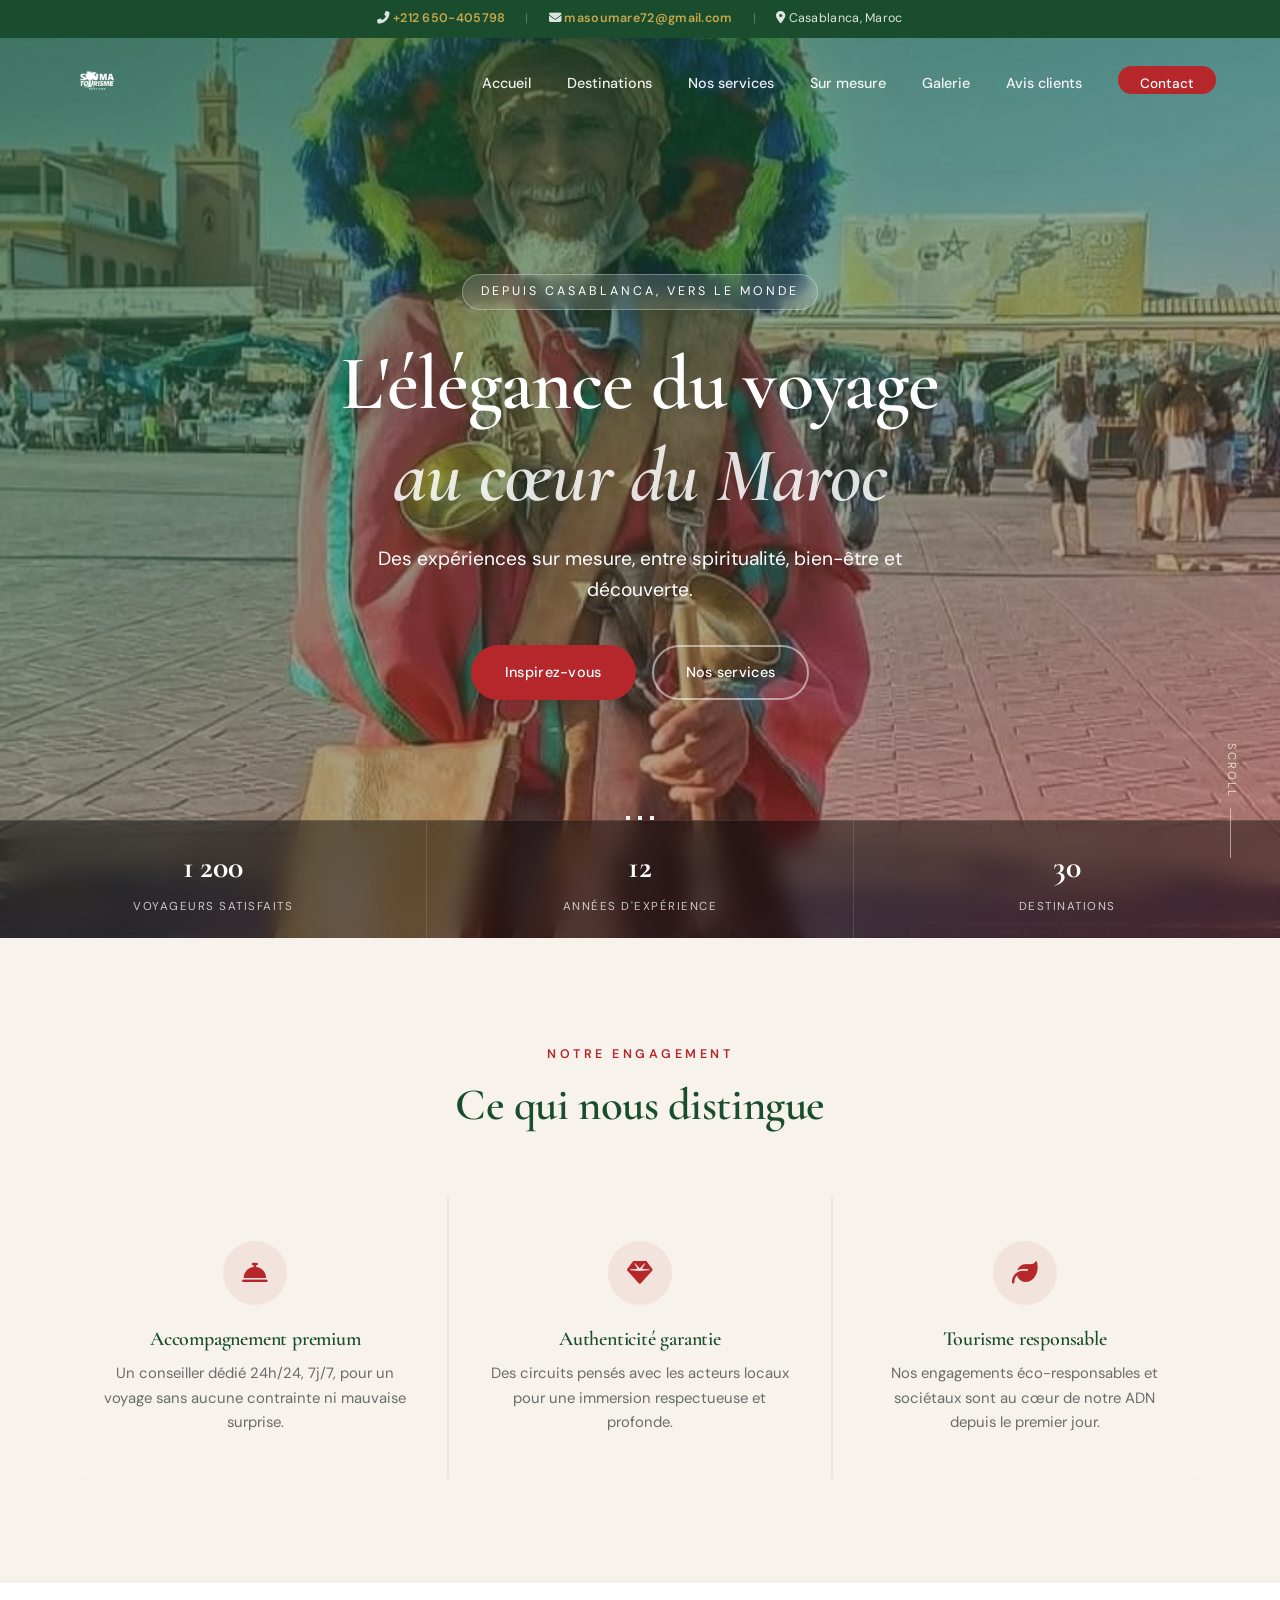
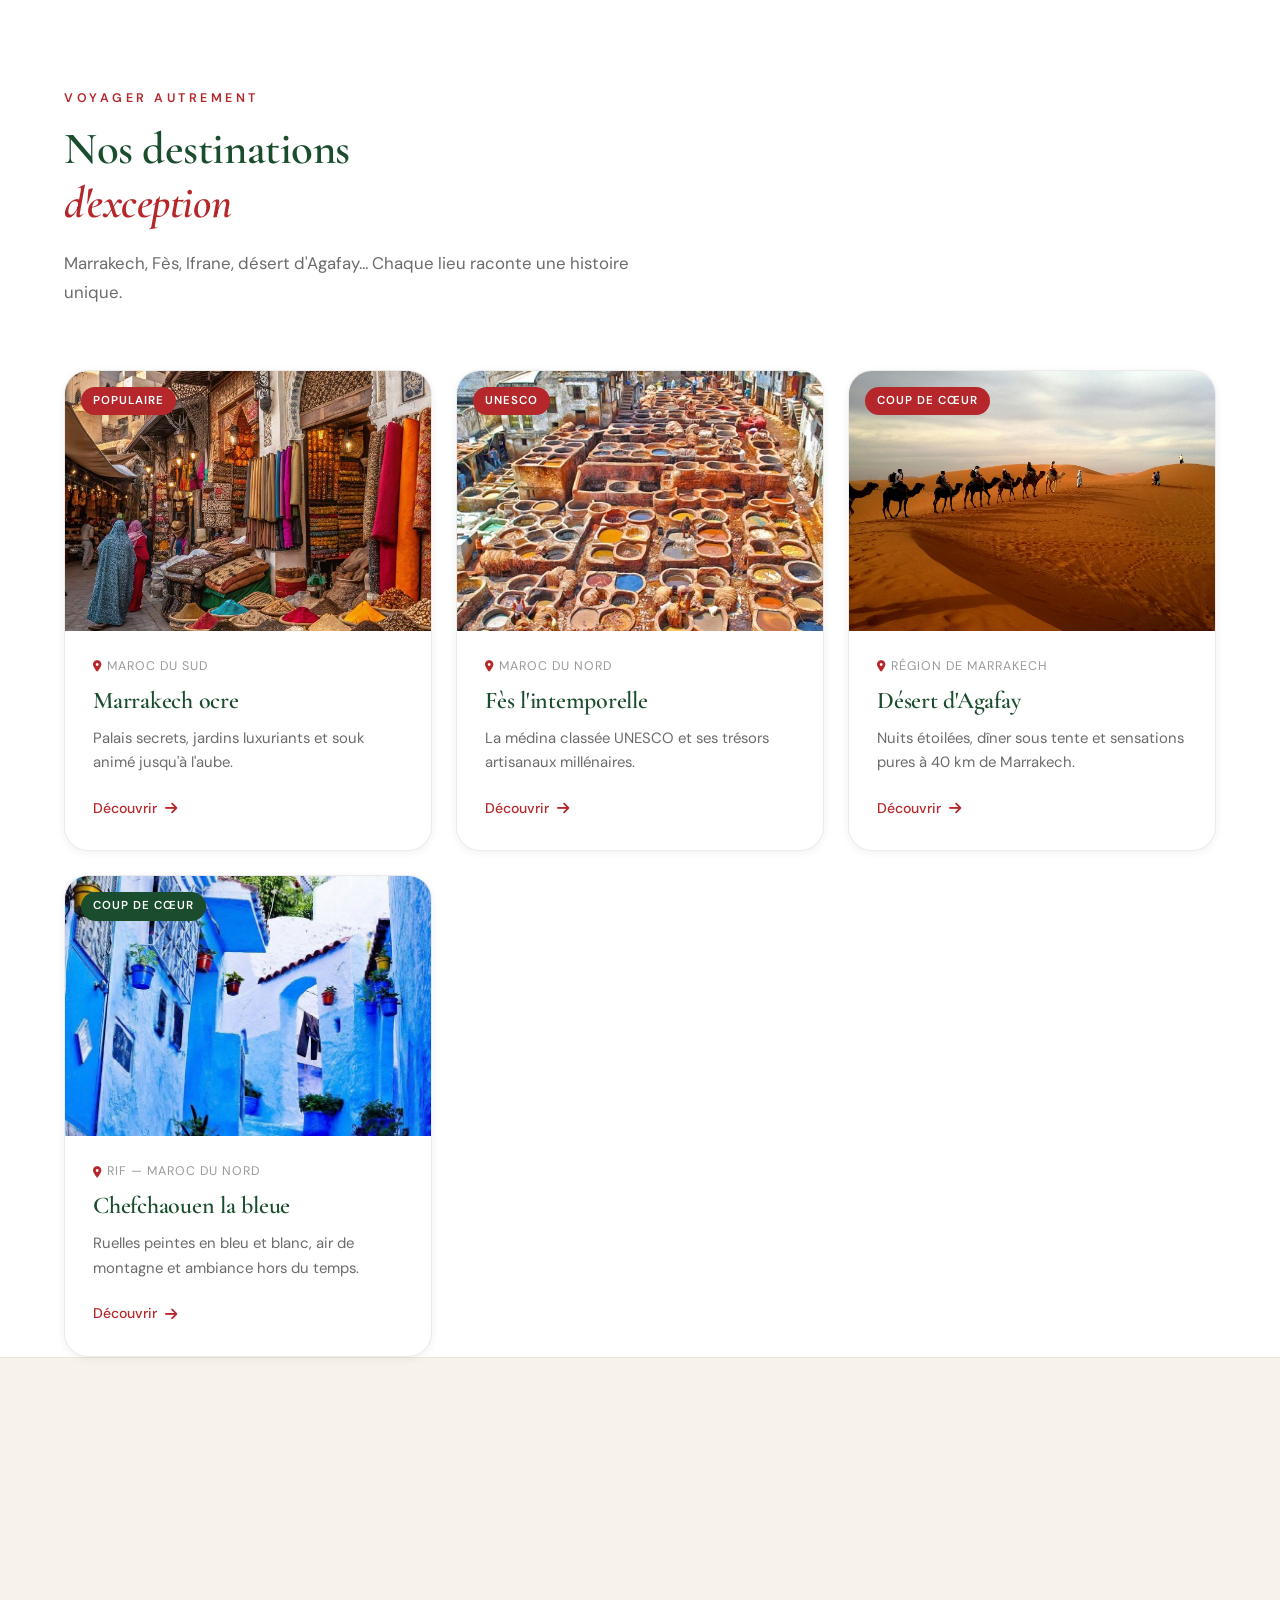
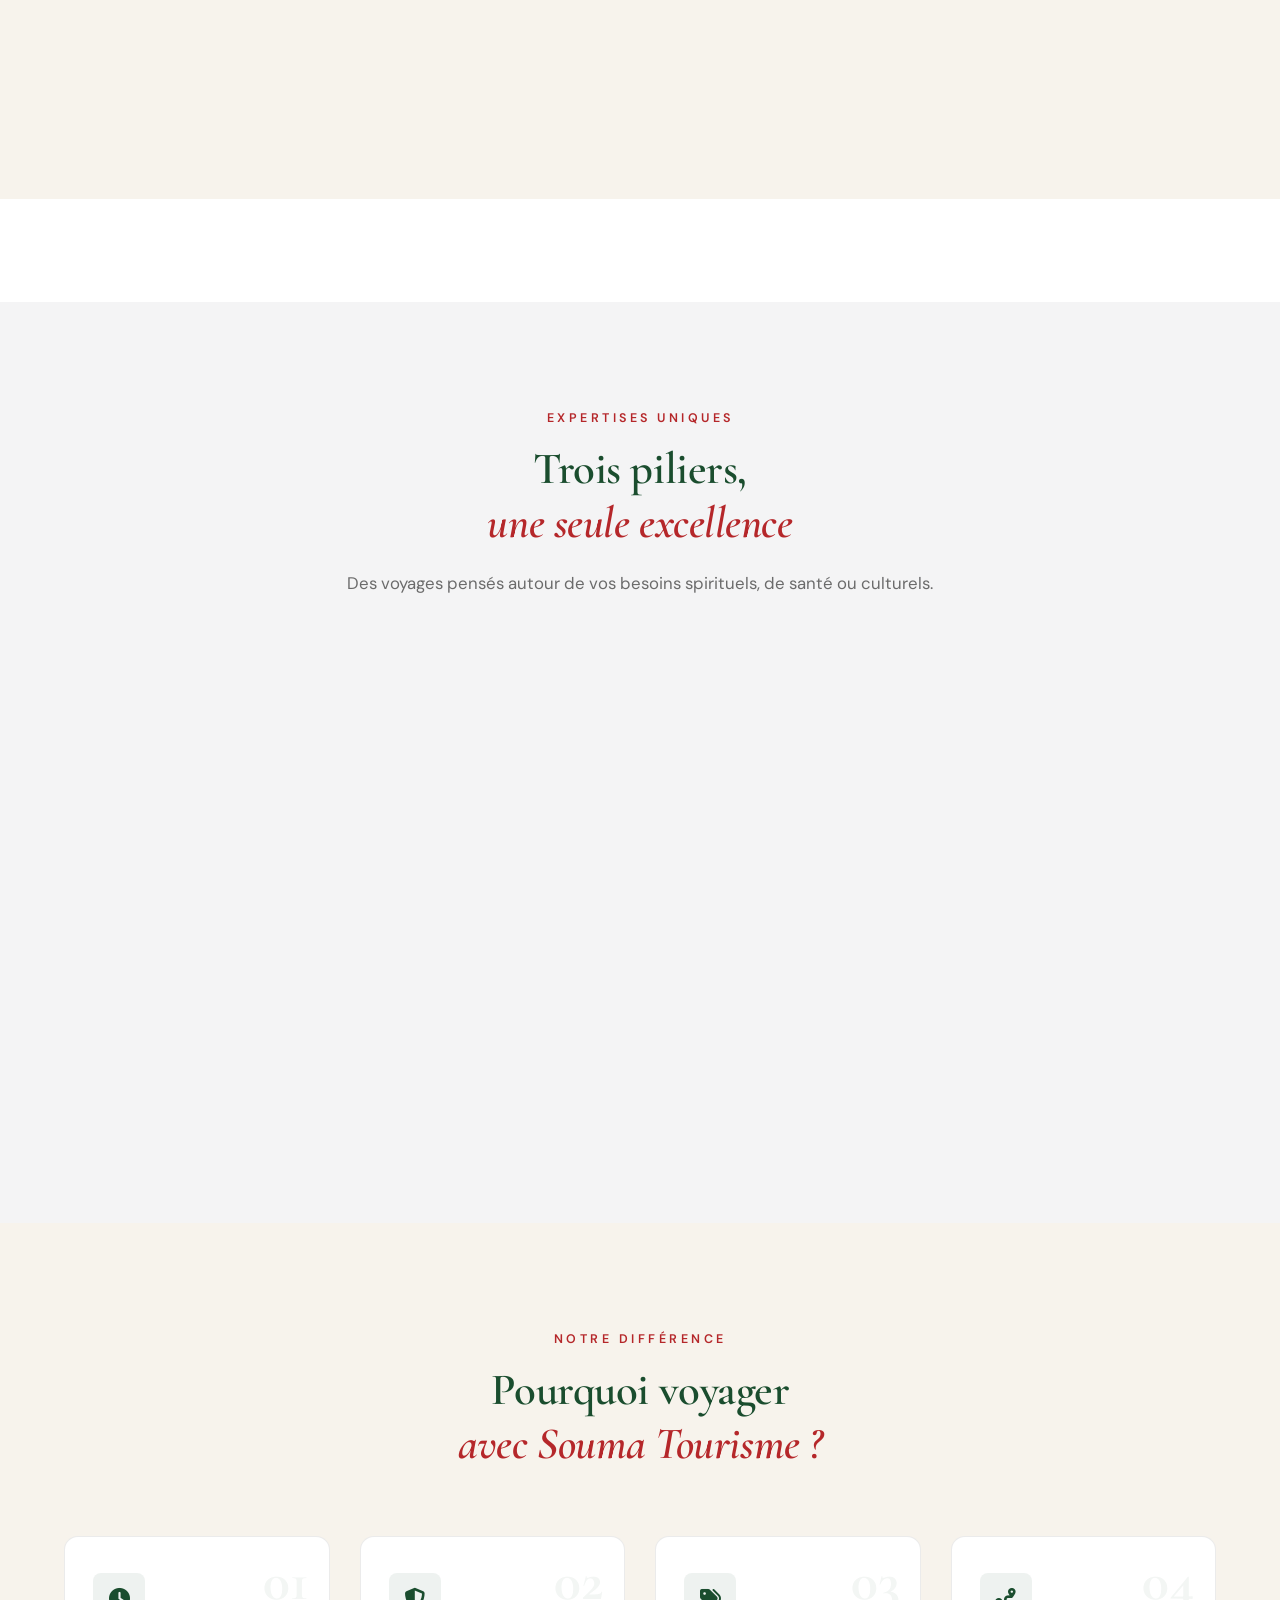
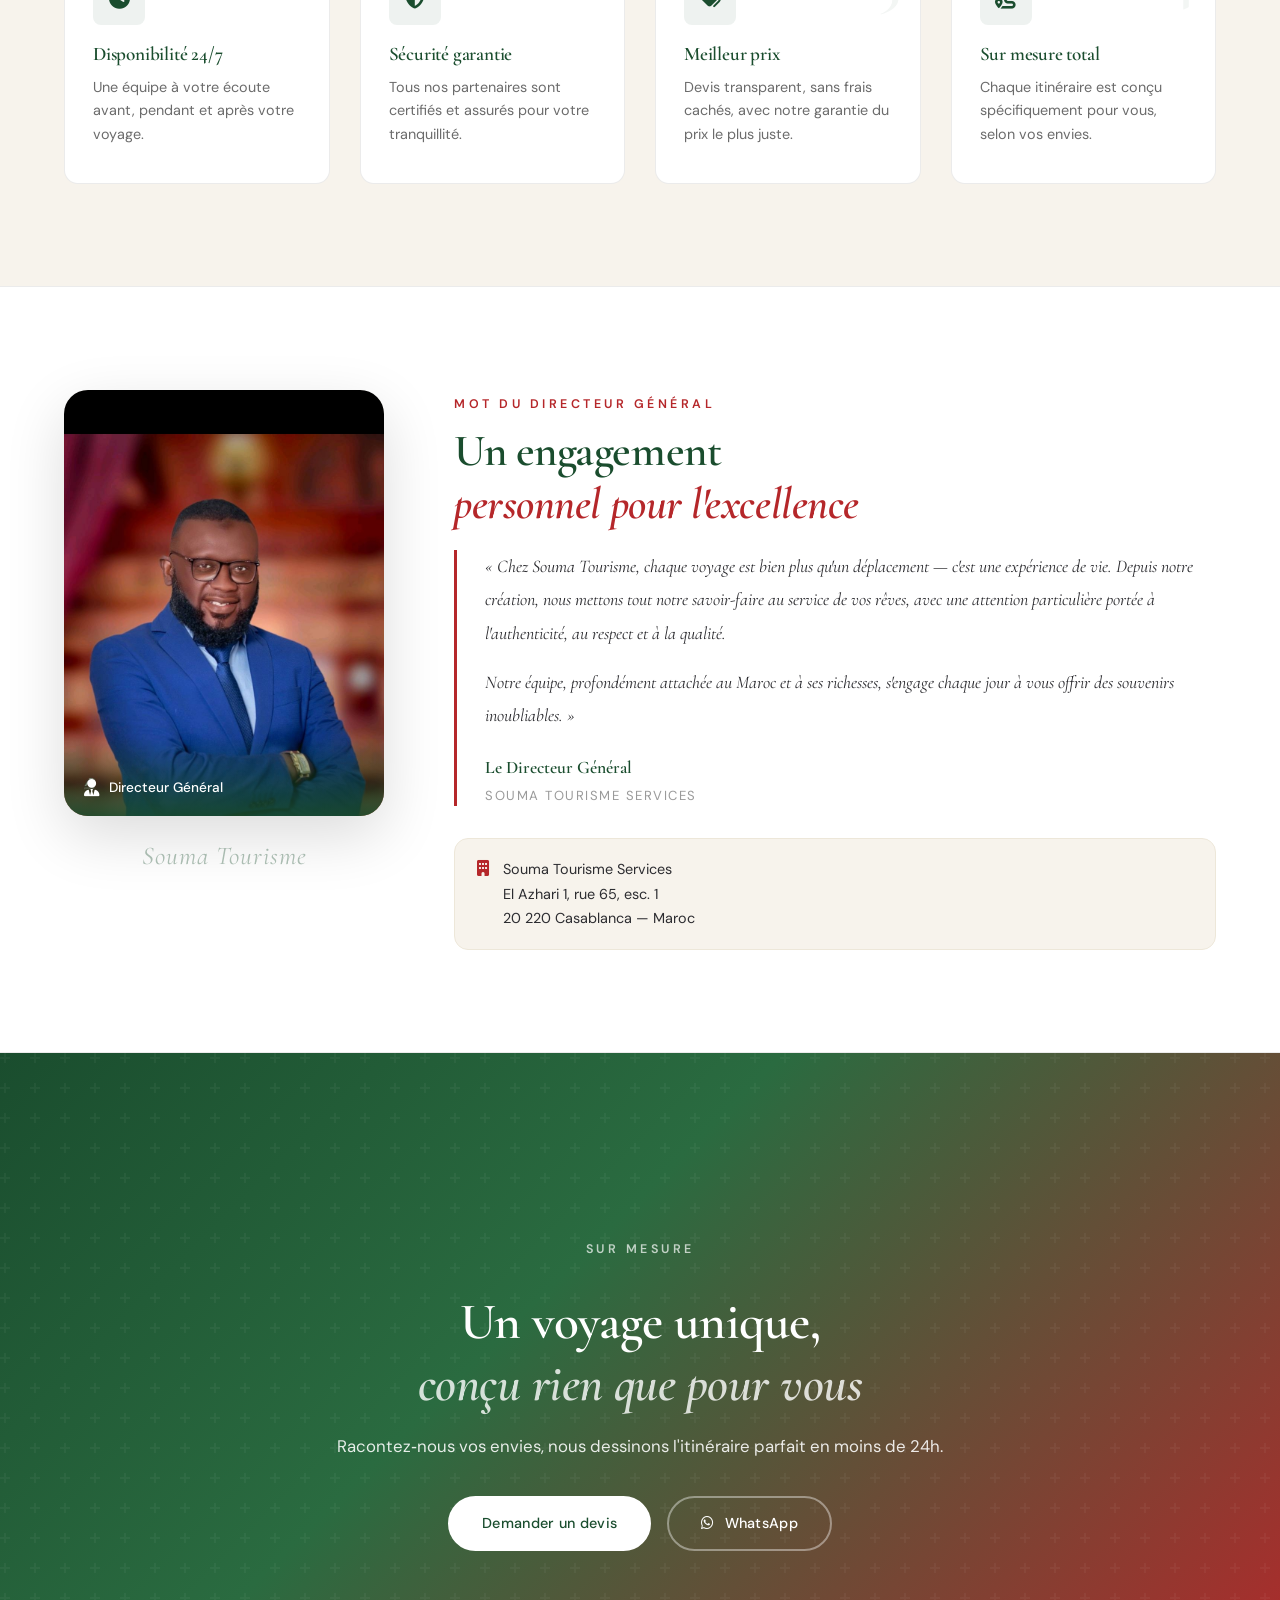
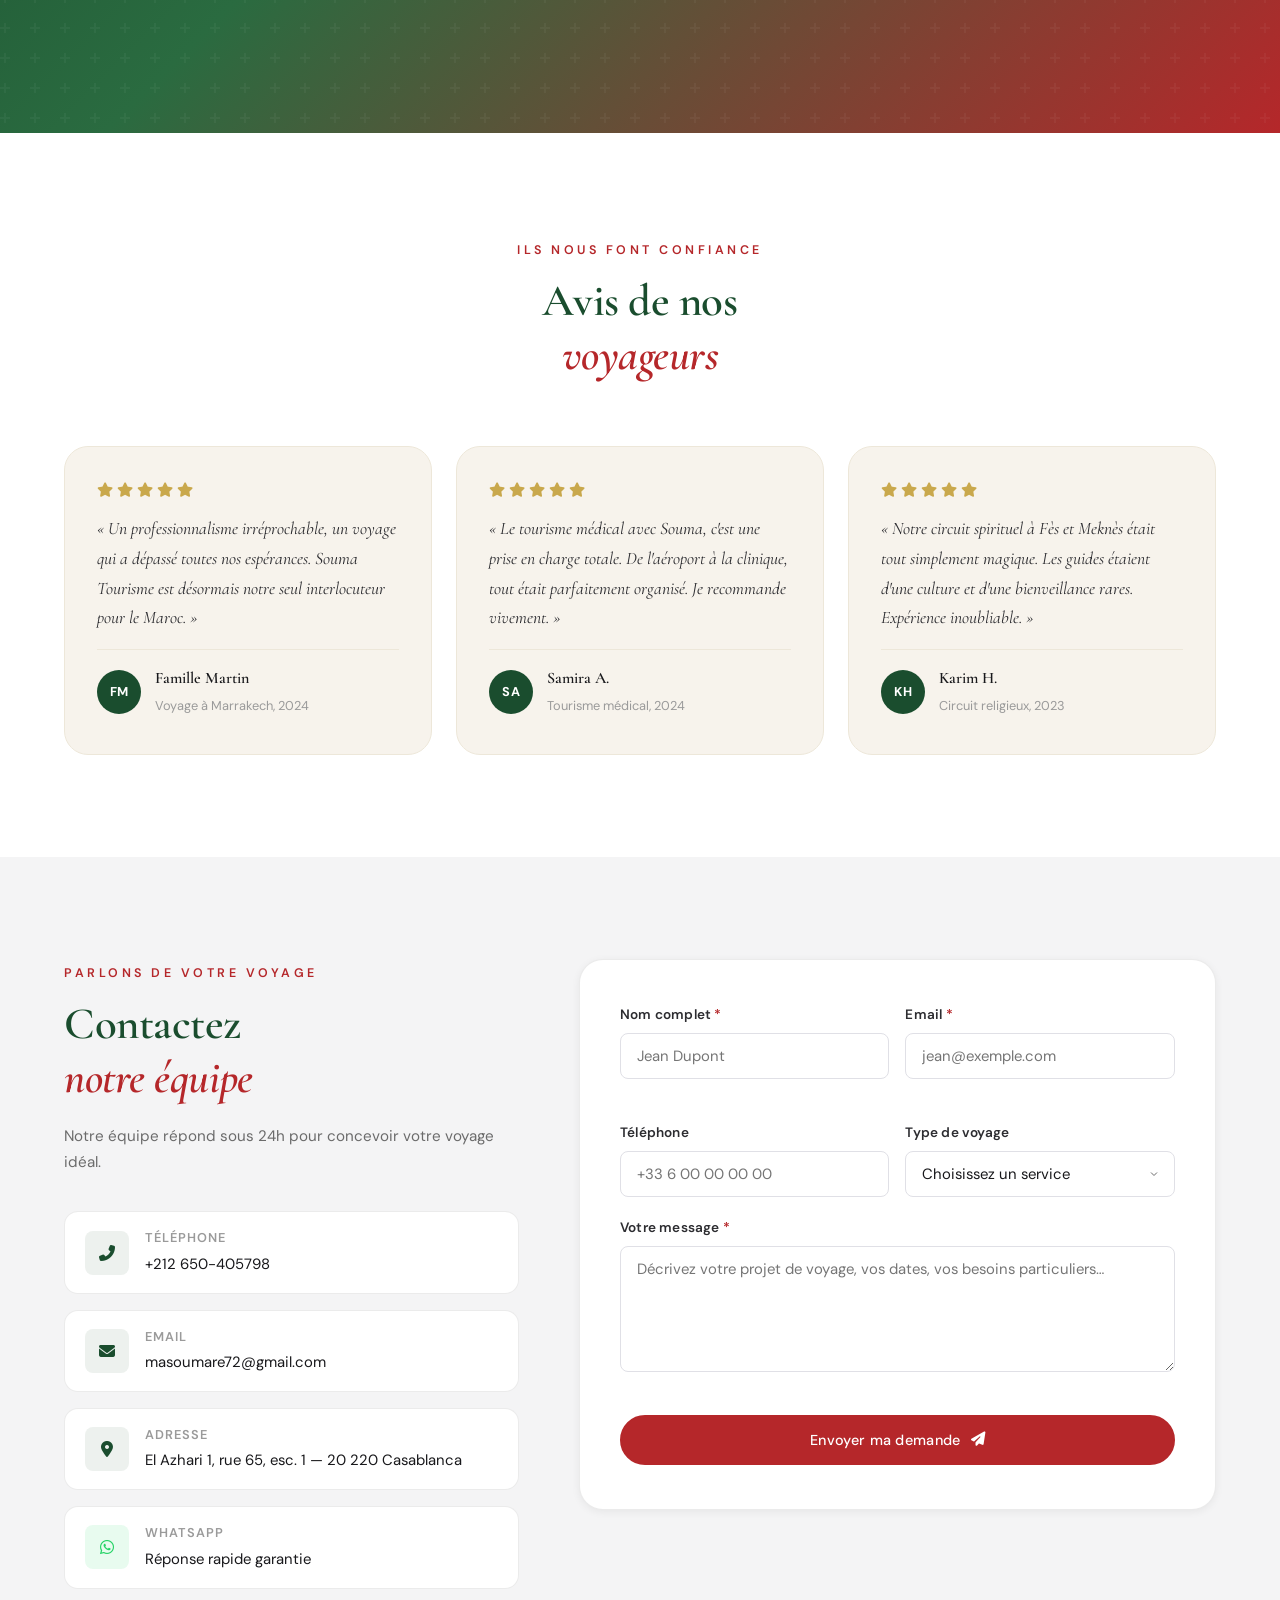
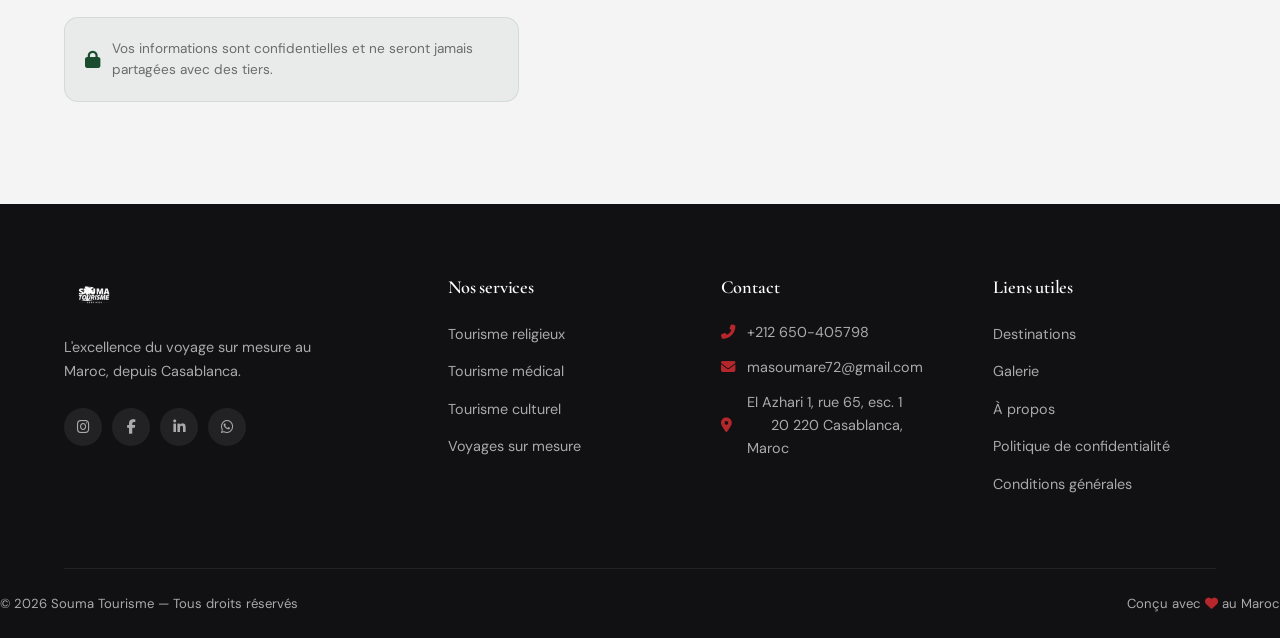
==== commit 86e4042d: "changement des photos" ====
--- a/index.html
+++ b/index.html
@@ -71,171 +71,106 @@
         .header { top: 0; }
     }
 
-    /* ── HERO : ajout du padding-top pour descendre sous header + topbar ── */
-    .hero {
-        position: relative;
-        height: 88vh;
-        min-height: 620px;
-        display: flex;
-        align-items: center;
-        justify-content: center;
-        text-align: center;
-        color: var(--light);
-        overflow: hidden;
-        padding-top: calc(var(--topbar-h) + var(--header-h));
-    }
-    /* Le reste du hero (slides, overlay, content) reste inchangé */
-    .hero__slides {
-        position: absolute;
-        inset: 0;
-        z-index: 0;
-    }
-    .hero__slide {
-        position: absolute;
-        inset: 0;
-        background-size: cover;
-        background-position: center;
-        opacity: 0;
-        transition: opacity 1s ease;
-        transform: scale(1.06);
-        animation: heroZoom 14s ease-out forwards;
-    }
-    .hero__slide.active { opacity: 1; }
-    @keyframes heroZoom { to { transform: scale(1); } }
-    .hero__overlay {
-        position: absolute;
-        inset: 0;
-        background: linear-gradient(to bottom, rgba(26,77,46,0.25) 0%, rgba(18,18,20,0.72) 100%);
-        z-index: 1;
-    }
-    .hero__content {
-        position: relative;
-        z-index: 2;
-        max-width: 820px;
-        padding: 0 20px;
-    }
-    .hero__tag {
-        display: inline-block;
-        font-size: 0.78rem;
-        text-transform: uppercase;
-        letter-spacing: 3px;
-        background: rgba(255,255,255,0.15);
-        border: 1px solid rgba(255,255,255,0.3);
-        backdrop-filter: blur(8px);
-        padding: 7px 18px;
-        border-radius: 50px;
-        margin-bottom: 28px;
-        animation: fadeUp 0.8s ease-out both;
-    }
-    .hero__title {
-        font-family: var(--font-display);
-        font-size: clamp(2.6rem, 6vw, 5rem);
-        color: var(--light);
-        margin-bottom: 22px;
-        text-shadow: 0 2px 20px rgba(0,0,0,0.2);
-        animation: fadeUp 0.8s ease-out 0.15s both;
-    }
-    .hero__title em {
-        font-style: italic;
-        color: rgba(255,255,255,0.82);
-    }
-    .hero__text {
-        font-size: clamp(1rem, 1.5vw, 1.2rem);
-        opacity: 0.9;
-        max-width: 580px;
-        margin: 0 auto 40px;
-        line-height: 1.7;
-        animation: fadeUp 0.8s ease-out 0.3s both;
-    }
-    .hero__actions {
-        display: flex;
-        gap: 16px;
-        justify-content: center;
-        flex-wrap: wrap;
-        animation: fadeUp 0.8s ease-out 0.45s both;
-    }
-    .hero__slide-dots {
-        position: absolute;
-        bottom: 110px;
-        left: 50%;
-        transform: translateX(-50%);
-        display: flex;
-        gap: 8px;
-        z-index: 3;
-    }
-    .hero__dot {
-        width: 6px;
-        height: 6px;
-        border-radius: 50%;
-        background: rgba(255,255,255,0.35);
-        border: none;
-        cursor: pointer;
-        transition: all 0.3s ease;
-        padding: 0;
-    }
-    .hero__dot.active {
-        background: var(--light);
-        width: 22px;
-        border-radius: 3px;
-    }
-    .hero__stats {
-        position: absolute;
-        bottom: 30px;
-        left: 0;
-        right: 0;
-        display: flex;
-        justify-content: center;
-        gap: 48px;
-        z-index: 2;
-        background: rgba(0,0,0,0.5);
-        backdrop-filter: blur(8px);
-        padding: 12px 24px;
-        border-radius: 60px;
-        width: fit-content;
-        margin: 0 auto;
-    }
-    .hero__stat {
-        text-align: center;
-        color: var(--light);
-    }
-    .hero__stat strong {
-        display: block;
-        font-size: 1.5rem;
-        font-weight: 700;
-        font-family: var(--font-display);
-    }
-    .hero__stat span {
-        font-size: 0.7rem;
-        text-transform: uppercase;
-        letter-spacing: 1px;
-        opacity: 0.7;
-    }
-    .hero__scroll {
-        position: absolute;
-        bottom: 20px;
-        left: 50%;
-        transform: translateX(-50%);
-        display: flex;
-        flex-direction: column;
-        align-items: center;
-        gap: 8px;
-        z-index: 2;
-        opacity: 0.6;
-    }
-    .hero__scroll span {
-        font-size: 0.7rem;
-        text-transform: uppercase;
-        letter-spacing: 2px;
-    }
-    .hero__scroll-line {
-        width: 1px;
-        height: 30px;
-        background: var(--light);
-    }
-    @keyframes fadeUp {
-        from { opacity: 0; transform: translateY(28px); }
-        to   { opacity: 1; transform: translateY(0); }
-    }
+   /* ── HERO restructuré ── */
+.hero {
+    position: relative;
+    min-height: 100vh;
+    display: flex;
+    flex-direction: column;
+    align-items: center;
+    justify-content: center;
+    text-align: center;
+    color: var(--light);
+    overflow: hidden;
+    padding-top: calc(var(--topbar-h) + var(--header-h));
+    padding-bottom: 0;
+}
+
+/* Le contenu principal centré */
+.hero__content {
+    position: relative;
+    z-index: 2;
+    max-width: 820px;
+    padding: 0 20px;
+    flex: 1;
+    display: flex;
+    flex-direction: column;
+    align-items: center;
+    justify-content: center;
+    padding-top: 40px;
+}
+
+/* Dots juste sous les boutons, dans le flux */
+.hero__slide-dots {
+    position: relative;        /* ← plus absolu */
+    bottom: auto;
+    left: auto;
+    transform: none;
+    display: flex;
+    gap: 8px;
+    justify-content: center;
+    margin-top: 28px;
+    z-index: 3;
+}
+
+/* Stats en bas, dans le flux, pleine largeur */
+.hero__stats {
+    position: relative;        /* ← plus absolu */
+    bottom: auto;
+    left: auto;
+    right: auto;
+    width: 100%;
+    display: flex;
+    justify-content: center;
+    gap: 0;
+    z-index: 2;
+    background: rgba(0,0,0,0.45);
+    backdrop-filter: blur(12px);
+    border-top: 1px solid rgba(255,255,255,0.1);
+    margin-top: auto;
+}
+
+.hero__stat {
+    padding: 20px 48px;
+    text-align: center;
+    border-right: 1px solid rgba(255,255,255,0.12);
+    flex: 1;
+}
+.hero__stat:last-child { border-right: none; }
+
+.hero__stat strong {
+    display: block;
+    font-family: var(--font-display);
+    font-size: 2rem;
+    font-weight: 700;
+    color: var(--light);
+}
+
+.hero__stat span {
+    font-size: 0.72rem;
+    text-transform: uppercase;
+    letter-spacing: 1.5px;
+    opacity: 0.75;
+}
+
+/* Scroll indicator */
+.hero__scroll {
+    position: absolute;
+    bottom: 80px;    /* au-dessus des stats */
+    right: 40px;
+    display: flex;
+    flex-direction: column;
+    align-items: center;
+    gap: 10px;
+    z-index: 3;
+}
+
+/* Mobile */
+@media (max-width: 768px) {
+    .hero__stat { padding: 14px 16px; }
+    .hero__stat strong { font-size: 1.5rem; }
+    .hero__scroll { display: none; }
+}
     /* ── SECTION PRESTIGE : amélioration ── */
     .prestige__item {
         position: relative;
@@ -373,10 +308,28 @@
     .reveal-delay-2 { transition-delay: 0.2s; }
     .reveal-delay-3 { transition-delay: 0.3s; }
     </style>
+     <script type="application/ld+json">
+    {
+      "@context": "https://schema.org",
+      "@type": "TravelAgency",
+      "name": "Souma Tourisme",
+      "description": "Agence de voyages premium au Maroc...",
+      "url": "https://www.soumatourisme.com",
+      "telephone": "+212650405798",
+      "email": "masoumare72@gmail.com",
+      "address": {
+        "@type": "PostalAddress",
+        "streetAddress": "El Azhari 1 rue 65 esc 1",
+        "postalCode": "20220",
+        "addressLocality": "Casablanca",
+        "addressCountry": "MA"
+      }
+    }
+    </script>
 </head>
 <body>
 
-    <!-- ========== TOPBAR ========== -->
+     <!-- ========== TOPBAR ========== -->
     <div class="topbar" role="banner" aria-label="Informations de contact">
         <span><i class="fas fa-phone-alt"></i> <a href="tel:+212650405798">+212 650-405798</a></span>
         <span class="topbar__sep">|</span>
@@ -386,13 +339,11 @@
     </div>
 
     <!-- ========== HEADER ========== -->
-    <header  class="header" id="header" role="banner">
+    <header class="header" id="header" role="banner">
         <div class="container header__inner">
             <a href="#accueil" class="logo" aria-label="Souma Tourisme — Accueil">
-                <!-- Utilisez un seul fichier logo : logo.png -->
                 <img src="images/logo.png" alt="Souma Tourisme" class="logo-img">
             </a>
-
             <nav class="nav" id="nav" aria-label="Navigation principale">
                 <ul class="nav__list" role="list">
                     <li><a href="#accueil">Accueil</a></li>
@@ -404,7 +355,6 @@
                     <li><a href="#contact" class="nav__cta">Contact</a></li>
                 </ul>
             </nav>
-
             <button class="burger" id="burger" aria-label="Ouvrir le menu" aria-expanded="false" aria-controls="nav">
                 <span class="burger__line"></span>
                 <span class="burger__line"></span>
@@ -413,13 +363,13 @@
         </div>
     </header>
 
-    <!-- ========== HERO ========== -->
+    <!-- ========== HERO (avec padding-top corrigé) ========== -->
     <section class="hero" id="accueil" aria-label="Bienvenue chez Souma Tourisme">
         <!-- Slideshow -->
         <div class="hero__slides" aria-hidden="true">
-            <div class="hero__slide active" style="background-image: url('https://images.pexels.com/photos/3889855/pexels-photo-3889855.jpeg?auto=compress&cs=tinysrgb&w=1600');"></div>
-            <div class="hero__slide" style="background-image: url('https://images.pexels.com/photos/2349165/pexels-photo-2349165.jpeg?auto=compress&cs=tinysrgb&w=1600');"></div>
-            <div class="hero__slide" style="background-image: url('https://images.pexels.com/photos/3889843/pexels-photo-3889843.jpeg?auto=compress&cs=tinysrgb&w=1600');"></div>
+            <div class="hero__slide active" style="background-image: url('images/artistique.jpeg');"></div>
+            <div class="hero__slide" style="background-image: url('images/Chefchaouen\ la\ bleue2.jpeg');"></div>
+            <div class="hero__slide" style="background-image: url('images/desertpromenade.jpeg');"></div>
         </div>
         <div class="hero__overlay" aria-hidden="true"></div>
 
@@ -501,26 +451,25 @@
                 <p class="section__subtitle">Marrakech, Fès, Ifrane, désert d'Agafay… Chaque lieu raconte une histoire unique.</p>
             </div>
             <div class="destinations__grid">
-
+                <!-- Cards destinations (inchangées) -->
                 <article class="dest-card reveal">
                     <div class="dest-card__img">
-                        <div class="dest-card__img-inner" style="background-image: url('https://images.pexels.com/photos/3889855/pexels-photo-3889855.jpeg?auto=compress&cs=tinysrgb&w=800');" role="img" aria-label="Marrakech"></div>
+                        <div class="dest-card__img-inner" style="background-image: url('images/marrakech.jpg');"></div>
                         <div class="dest-card__badge">Populaire</div>
                         <div class="dest-card__overlay">
                             <span class="dest-card__overlay-text">Planifier ce voyage <i class="fas fa-arrow-right"></i></span>
                         </div>
                     </div>
                     <div class="dest-card__content">
-                        <div class="dest-card__meta"><i class="fas fa-map-marker-alt" aria-hidden="true"></i> Maroc du Sud</div>
+                        <div class="dest-card__meta"><i class="fas fa-map-marker-alt"></i> Maroc du Sud</div>
                         <h3>Marrakech ocre</h3>
                         <p>Palais secrets, jardins luxuriants et souk animé jusqu'à l'aube.</p>
-                        <a href="destinations.html#marrakech" class="link-arrow" aria-label="Découvrir Marrakech">Découvrir <i class="fas fa-arrow-right" aria-hidden="true"></i></a>
+                        <a href="destinations.html#marrakech" class="link-arrow">Découvrir <i class="fas fa-arrow-right"></i></a>
                     </div>
                 </article>
-
                 <article class="dest-card reveal reveal-delay-1">
                     <div class="dest-card__img">
-                        <div class="dest-card__img-inner" style="background-image: url('https://images.pexels.com/photos/2349165/pexels-photo-2349165.jpeg?auto=compress&cs=tinysrgb&w=800');" role="img" aria-label="Fès"></div>
+                        <div class="dest-card__img-inner" style="background-image: url('images/fes.jpg');" role="img" aria-label="Fès"></div>
                         <div class="dest-card__badge">UNESCO</div>
                         <div class="dest-card__overlay">
                             <span class="dest-card__overlay-text">Planifier ce voyage <i class="fas fa-arrow-right"></i></span>
@@ -536,7 +485,7 @@
 
                 <article class="dest-card reveal reveal-delay-2">
                     <div class="dest-card__img">
-                        <div class="dest-card__img-inner" style="background-image: url('https://images.unsplash.com/photo-1641237855167-720e5a9a5d5e?q=80&w=1170&auto=format&fit=crop');" role="img" aria-label="Désert d'Agafay"></div>
+                        <div class="dest-card__img-inner" style="background-image: url('images/desert1.jpg');" role="img" aria-label="Désert d'Agafay"></div>
                         <div class="dest-card__badge">Coup de cœur</div>
                         <div class="dest-card__overlay">
                             <span class="dest-card__overlay-text">Planifier ce voyage <i class="fas fa-arrow-right"></i></span>
@@ -552,7 +501,7 @@
 
                 <article class="dest-card reveal reveal-delay-3">
                     <div class="dest-card__img">
-                        <div class="dest-card__img-inner" style="background-image: url('https://images.pexels.com/photos/4553618/pexels-photo-4553618.jpeg?auto=compress&cs=tinysrgb&w=800');" role="img" aria-label="Chefchaouen la bleue"></div>
+                        <div class="dest-card__img-inner" style="background-image: url('images/Chefchaouen\ la\ bleue2.jpeg');" role="img" aria-label="Chefchaouen la bleue"></div>
                         <div class="dest-card__badge" style="background: var(--primary);">Coup de cœur</div>
                         <div class="dest-card__overlay">
                             <span class="dest-card__overlay-text">Planifier ce voyage <i class="fas fa-arrow-right"></i></span>
@@ -583,13 +532,13 @@
                     </div>
                     <div class="gallery-preview__images reveal reveal-delay-1">
                         <div class="gallery-preview__img">
-                            <img src="https://images.pexels.com/photos/3889855/pexels-photo-3889855.jpeg?auto=compress&cs=tinysrgb&w=400" alt="Marrakech" loading="lazy">
+                            <img src="images/mosquée blanc.jpeg" alt="Marrakech" loading="lazy">
                         </div>
                         <div class="gallery-preview__img">
-                            <img src="https://images.pexels.com/photos/4553618/pexels-photo-4553618.jpeg?auto=compress&cs=tinysrgb&w=400" alt="Chefchaouen" loading="lazy">
+                            <img src="images/artistique.jpeg" alt="Chefchaouen" loading="lazy">
                         </div>
                         <div class="gallery-preview__img">
-                            <img src="https://images.pexels.com/photos/3889843/pexels-photo-3889843.jpeg?auto=compress&cs=tinysrgb&w=400" alt="Désert" loading="lazy">
+                            <img src="images/belle vue.jpeg" alt="Désert" loading="lazy">
                         </div>
                     </div>
                 </div>
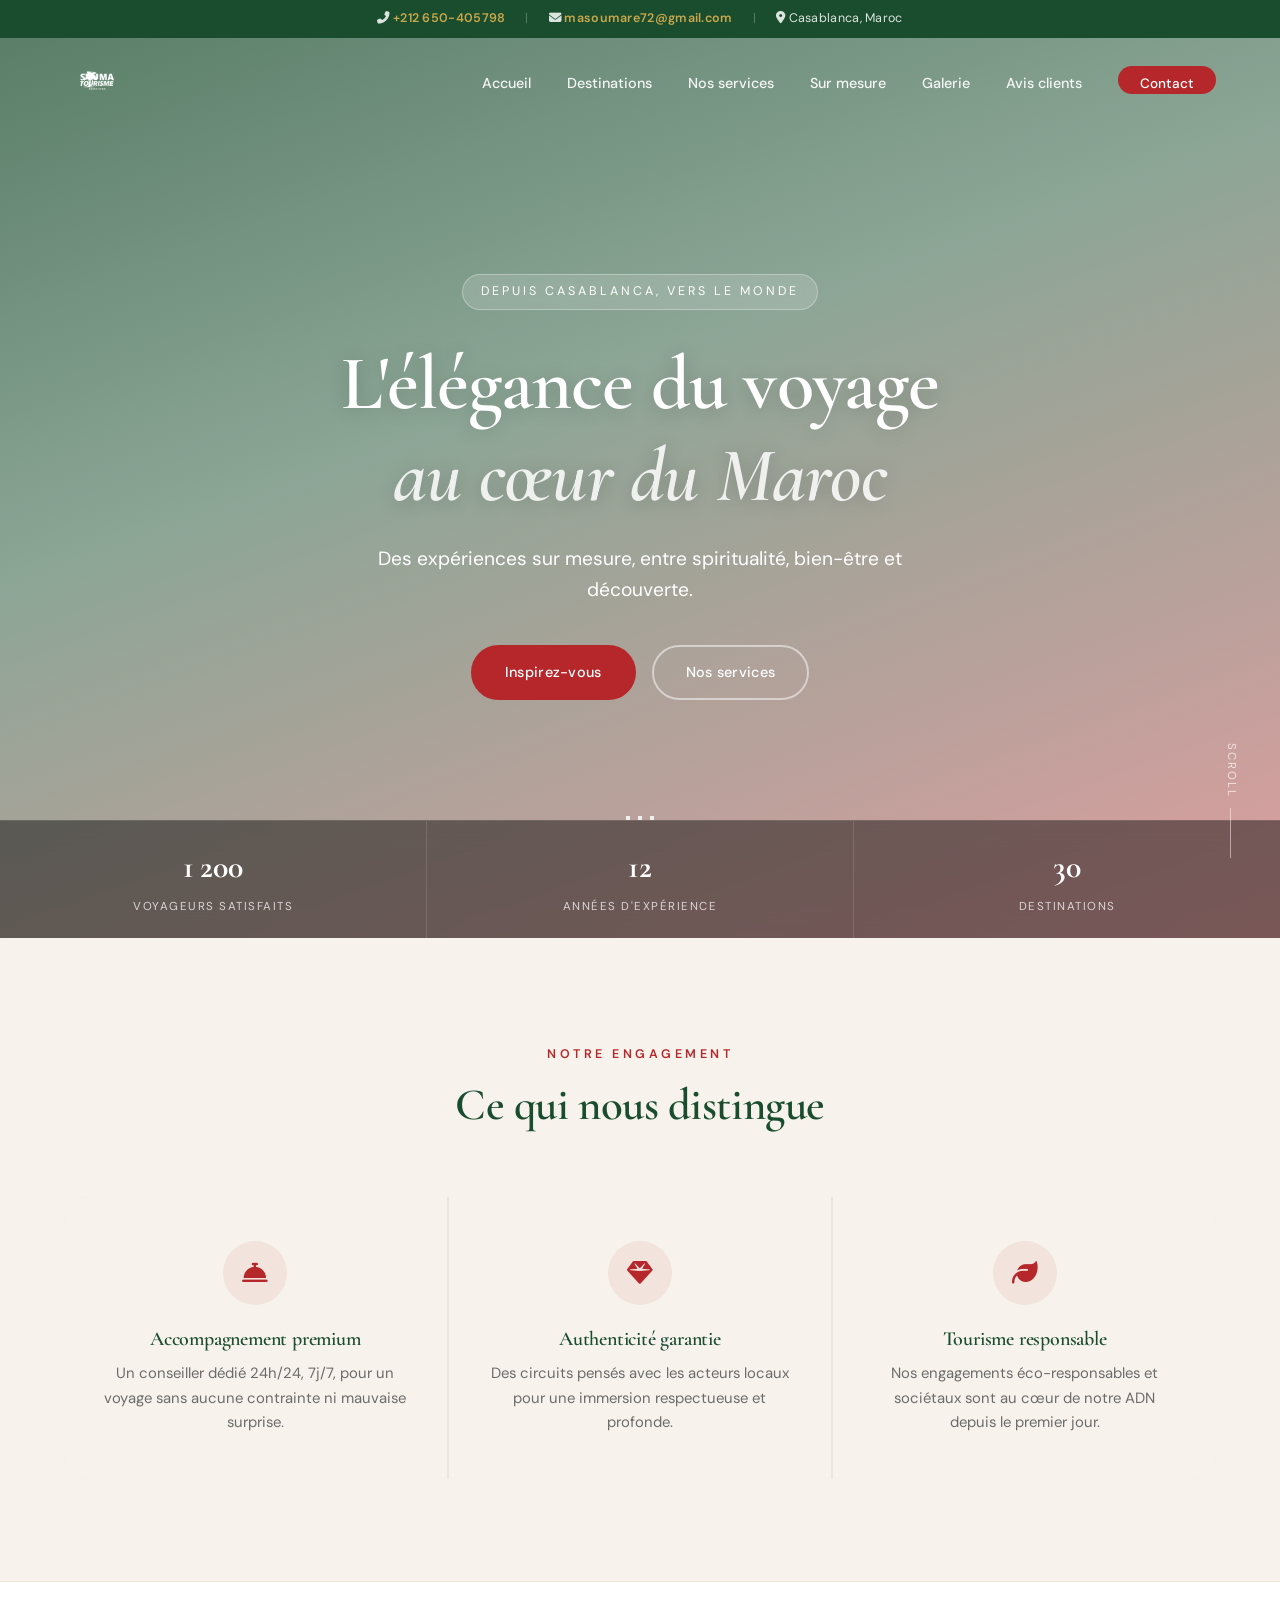
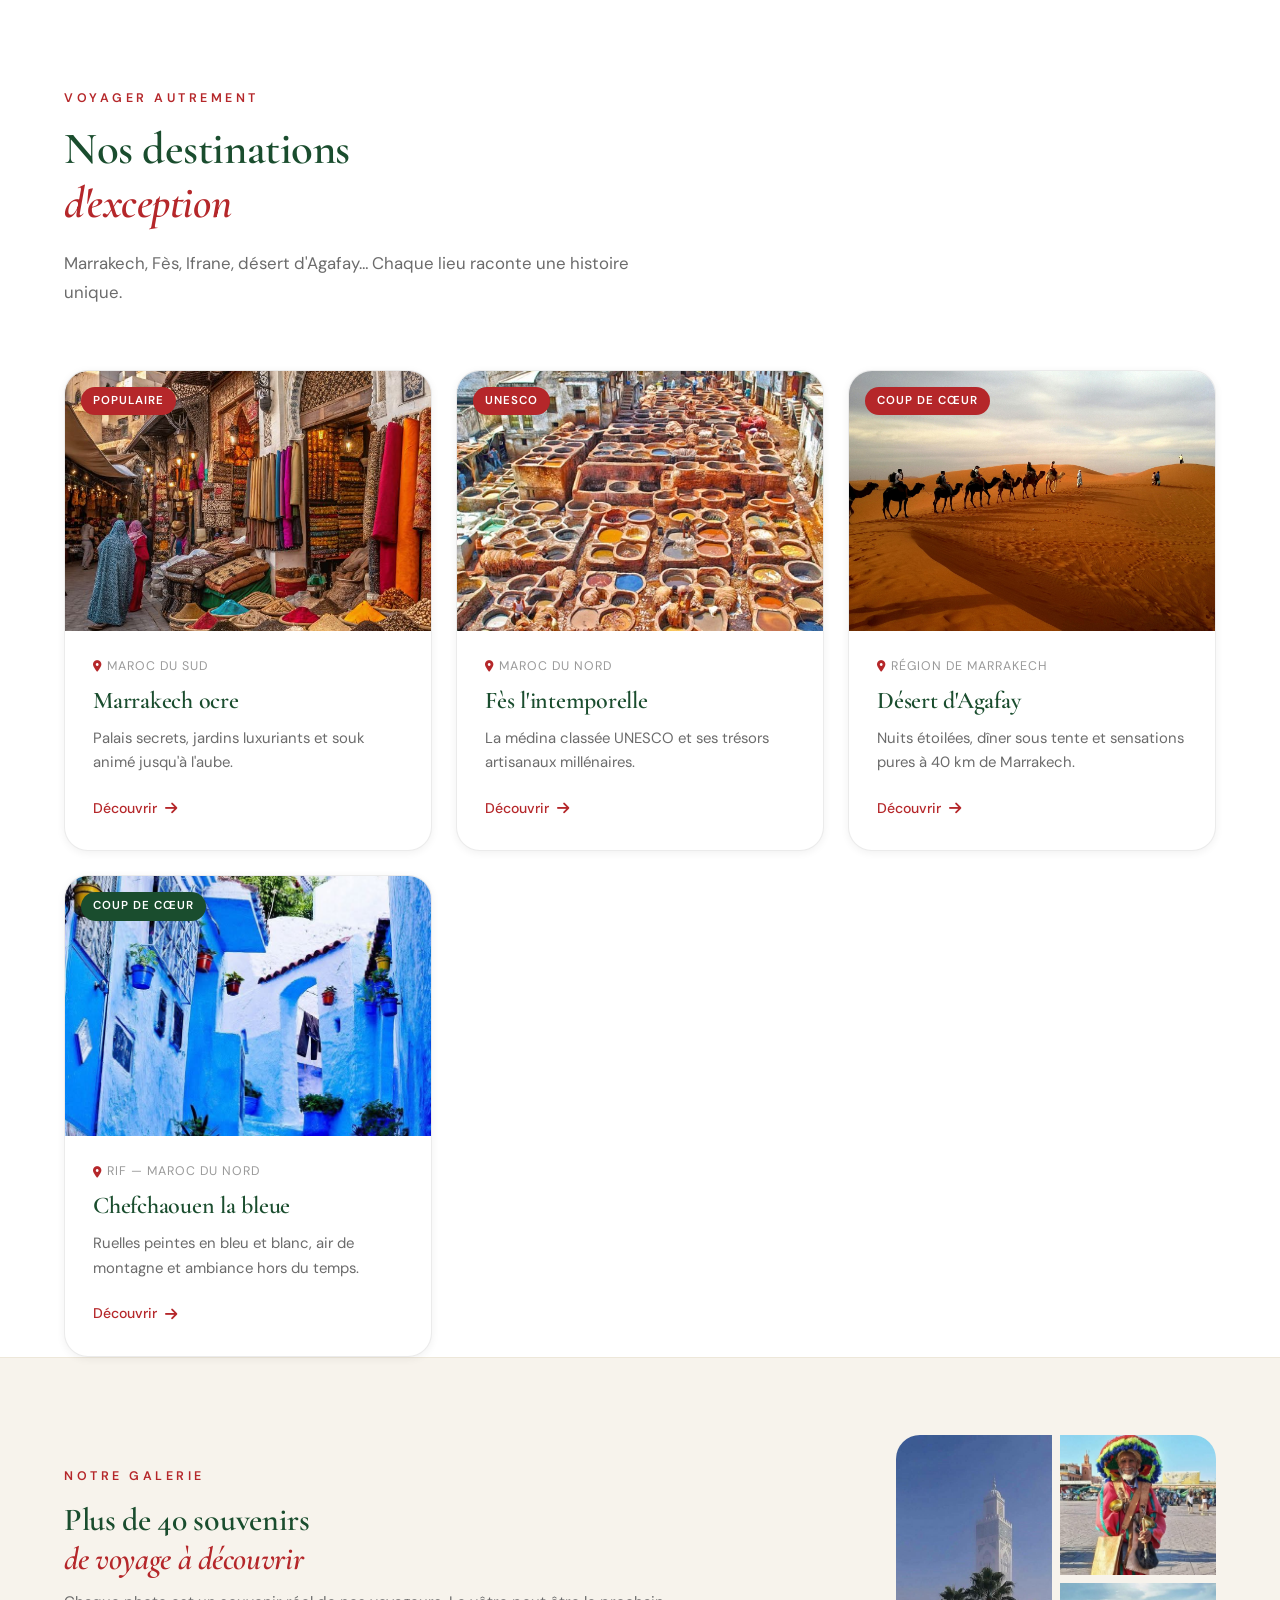
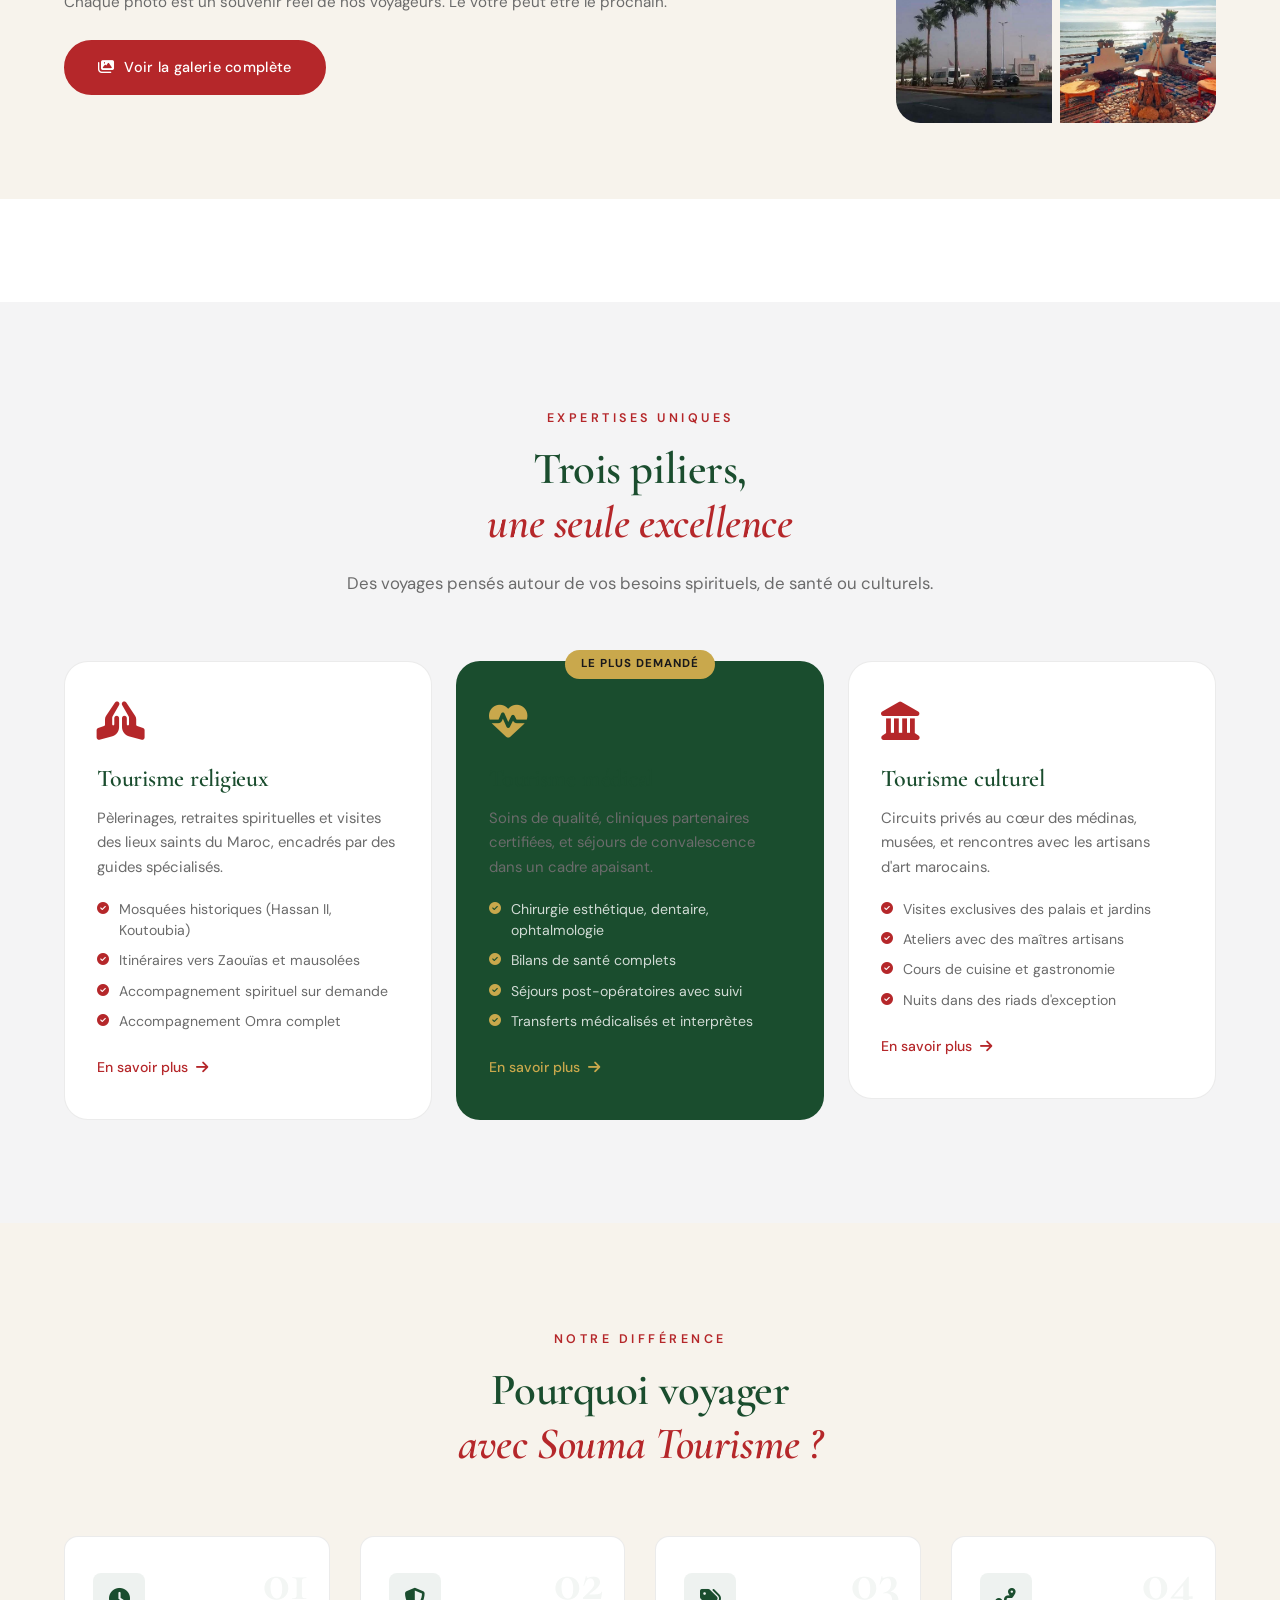
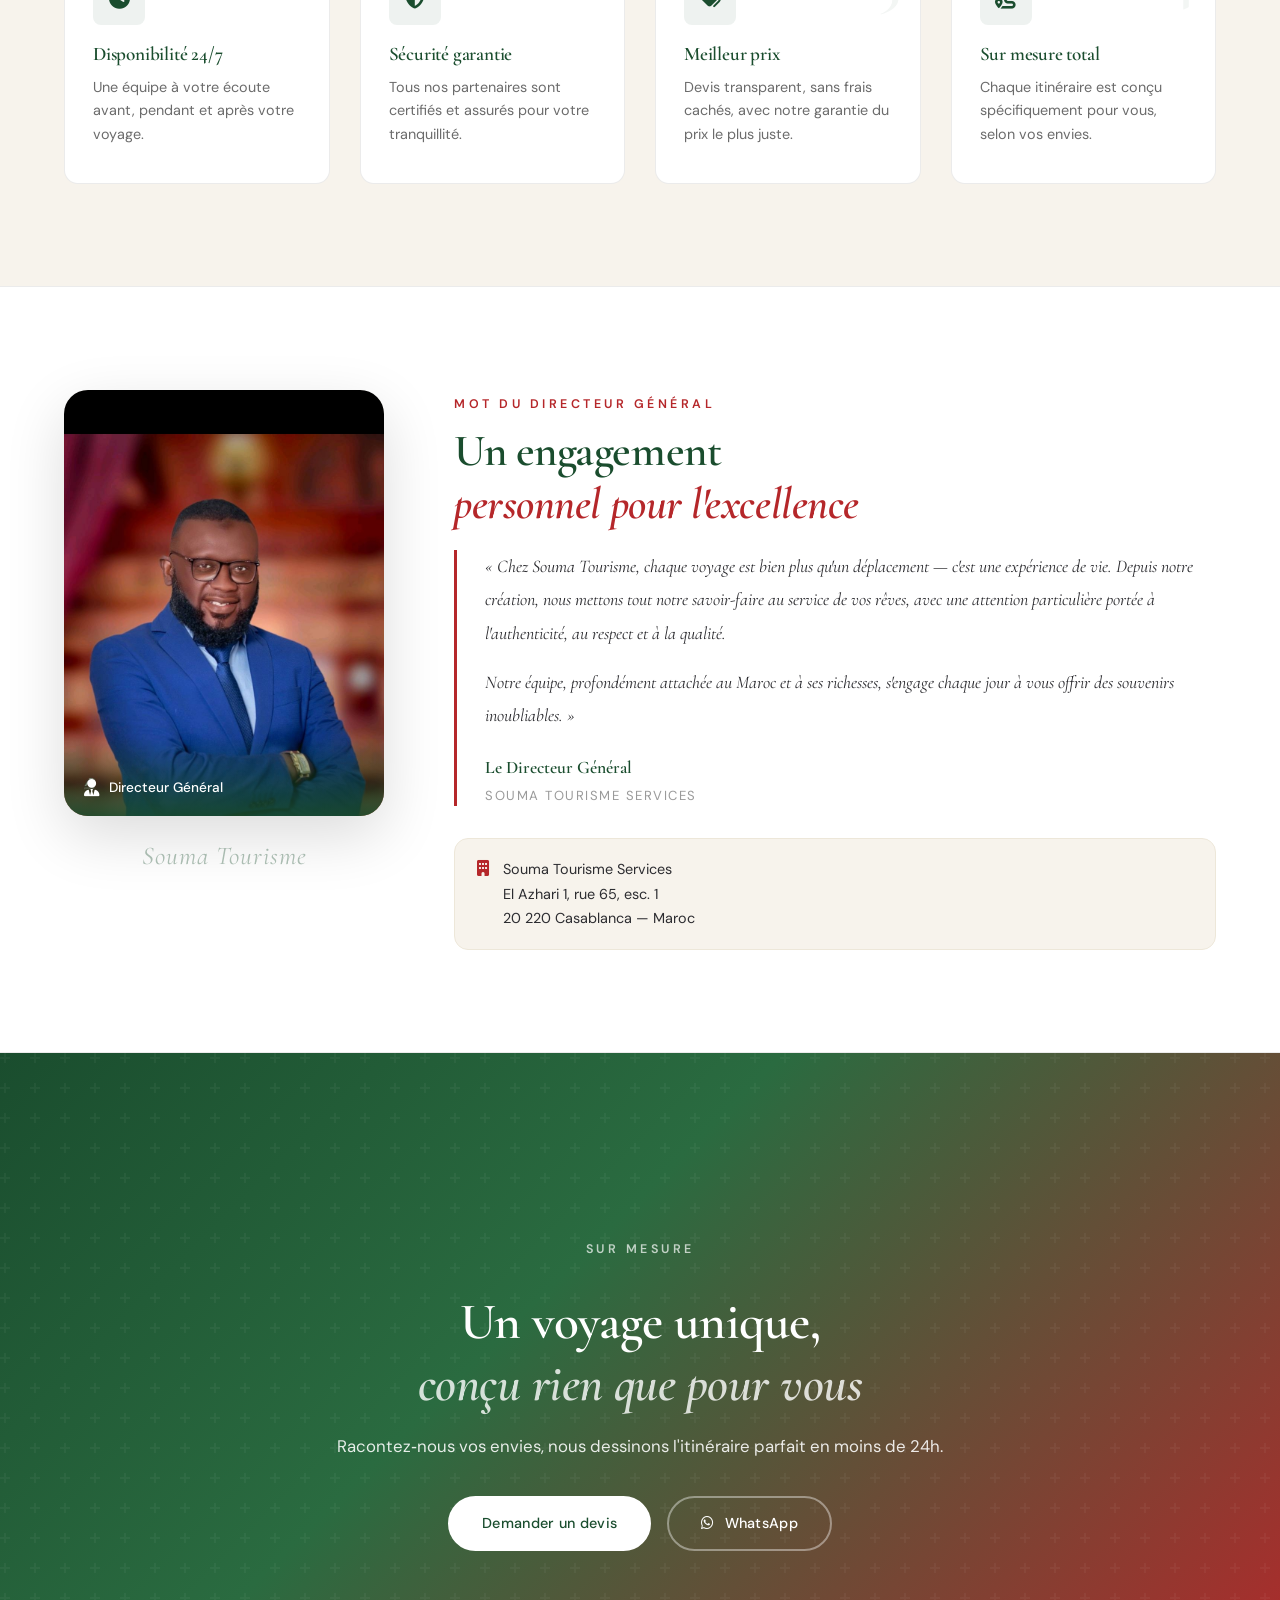
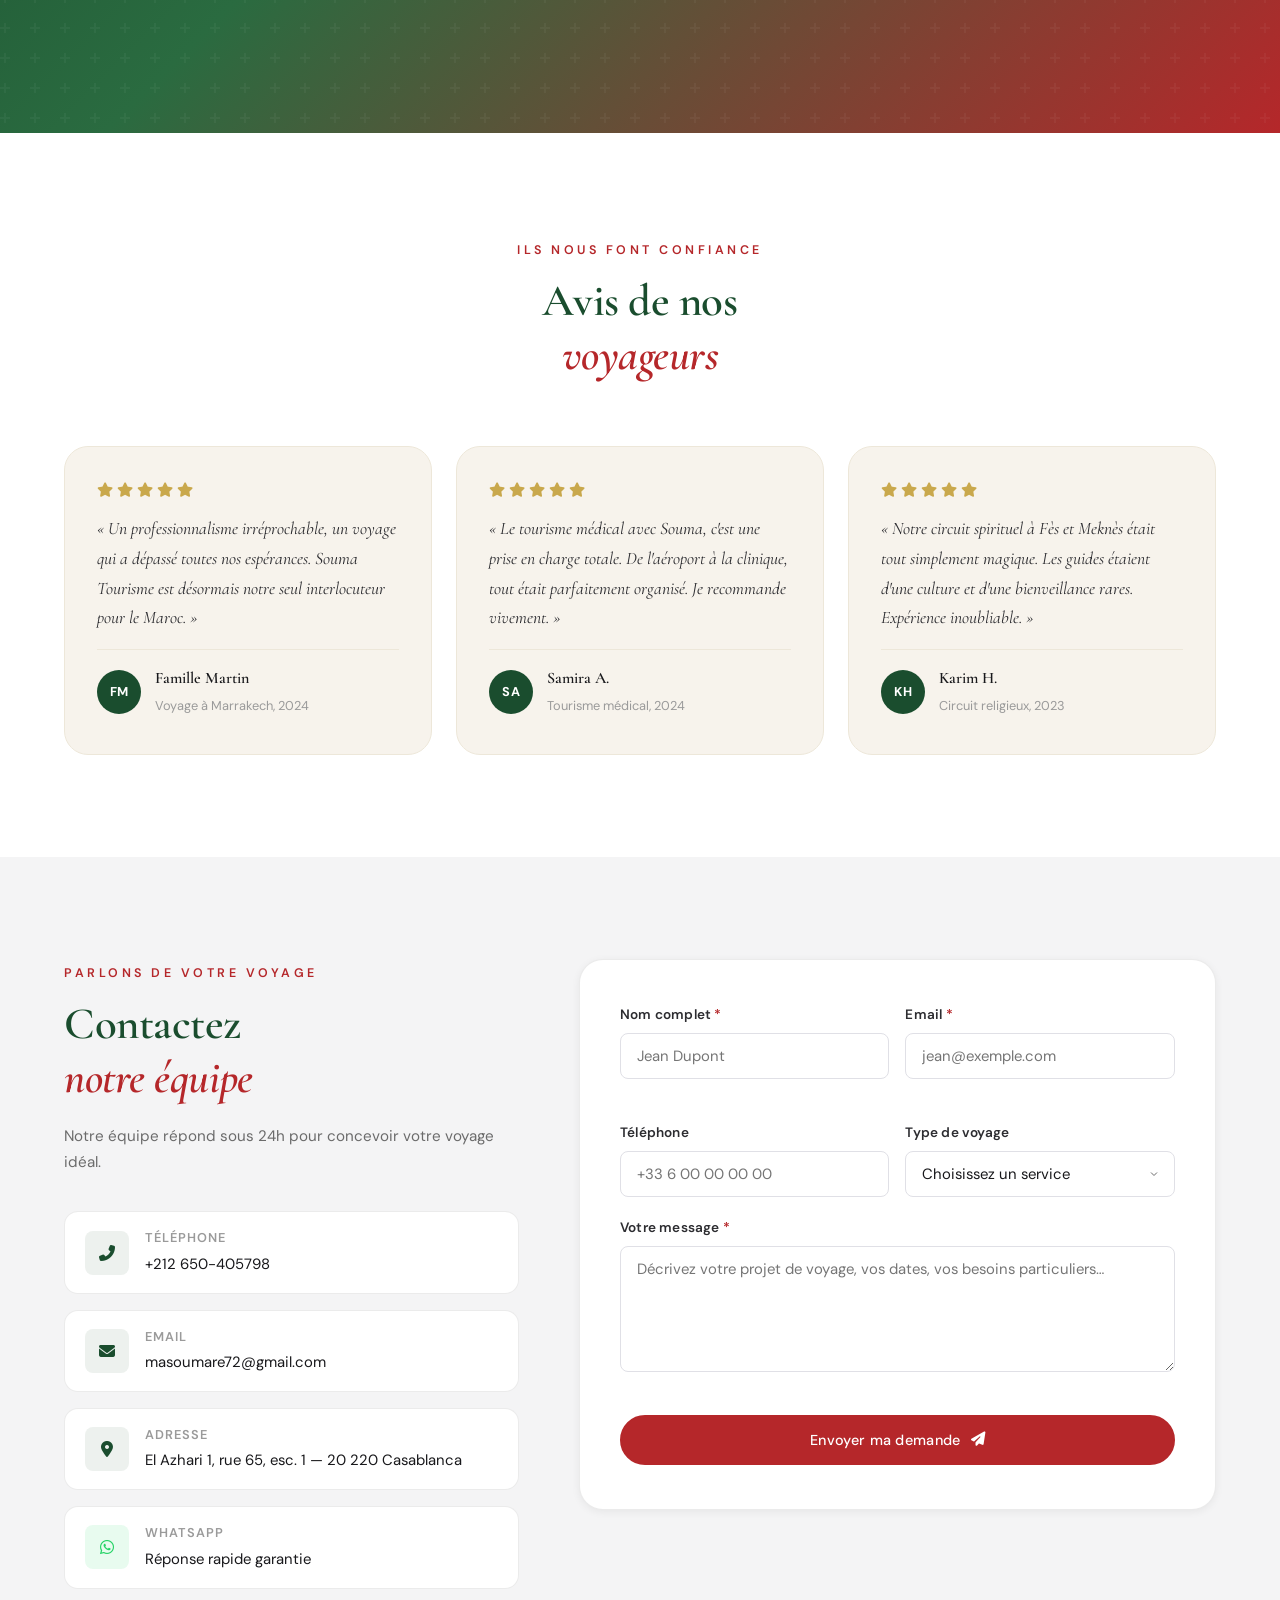
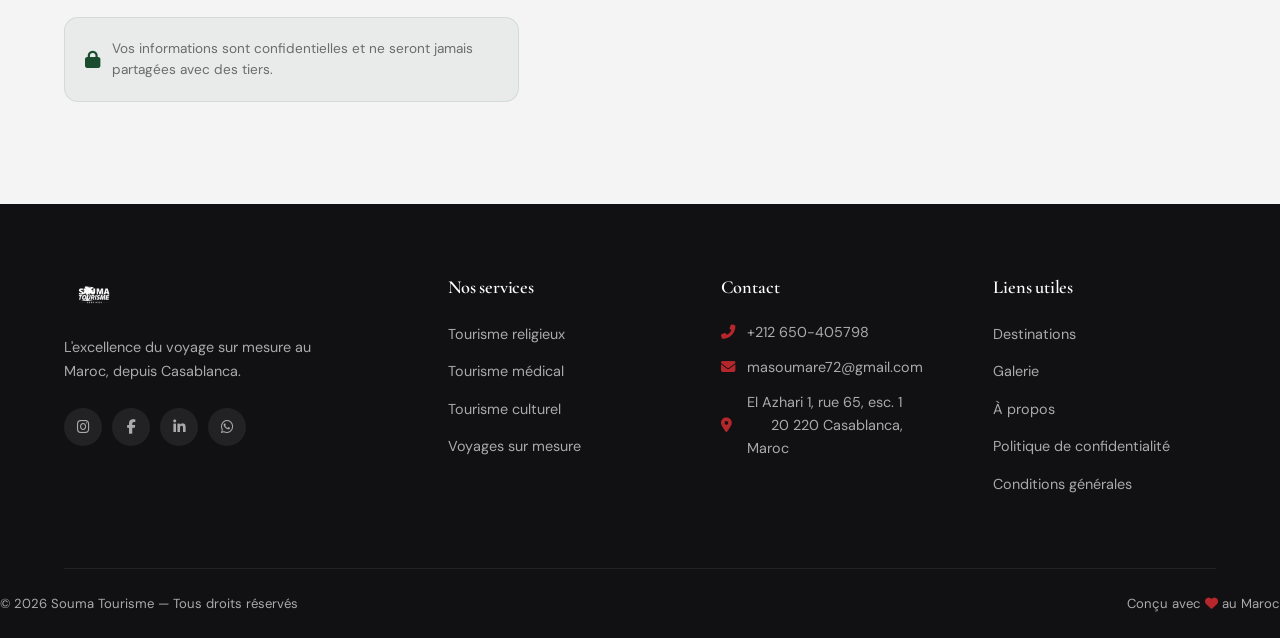
==== commit 8684a2f4: "Remove duplicate hero slide and fix background image" ====
--- a/index.html
+++ b/index.html
@@ -367,9 +367,10 @@
     <section class="hero" id="accueil" aria-label="Bienvenue chez Souma Tourisme">
         <!-- Slideshow -->
         <div class="hero__slides" aria-hidden="true">
-            <div class="hero__slide active" style="background-image: url('images/artistique.jpeg');"></div>
             <div class="hero__slide" style="background-image: url('images/Chefchaouen\ la\ bleue2.jpeg');"></div>
             <div class="hero__slide" style="background-image: url('images/desertpromenade.jpeg');"></div>
+            <div class="hero__slide" style="background-image: url('images/Chefchaouen\ la\ bleue2.jpeg');"></div>
+            
         </div>
         <div class="hero__overlay" aria-hidden="true"></div>
 
@@ -1097,4 +1098,4 @@
     });
     </script>
 </body>
-</html>+</html>
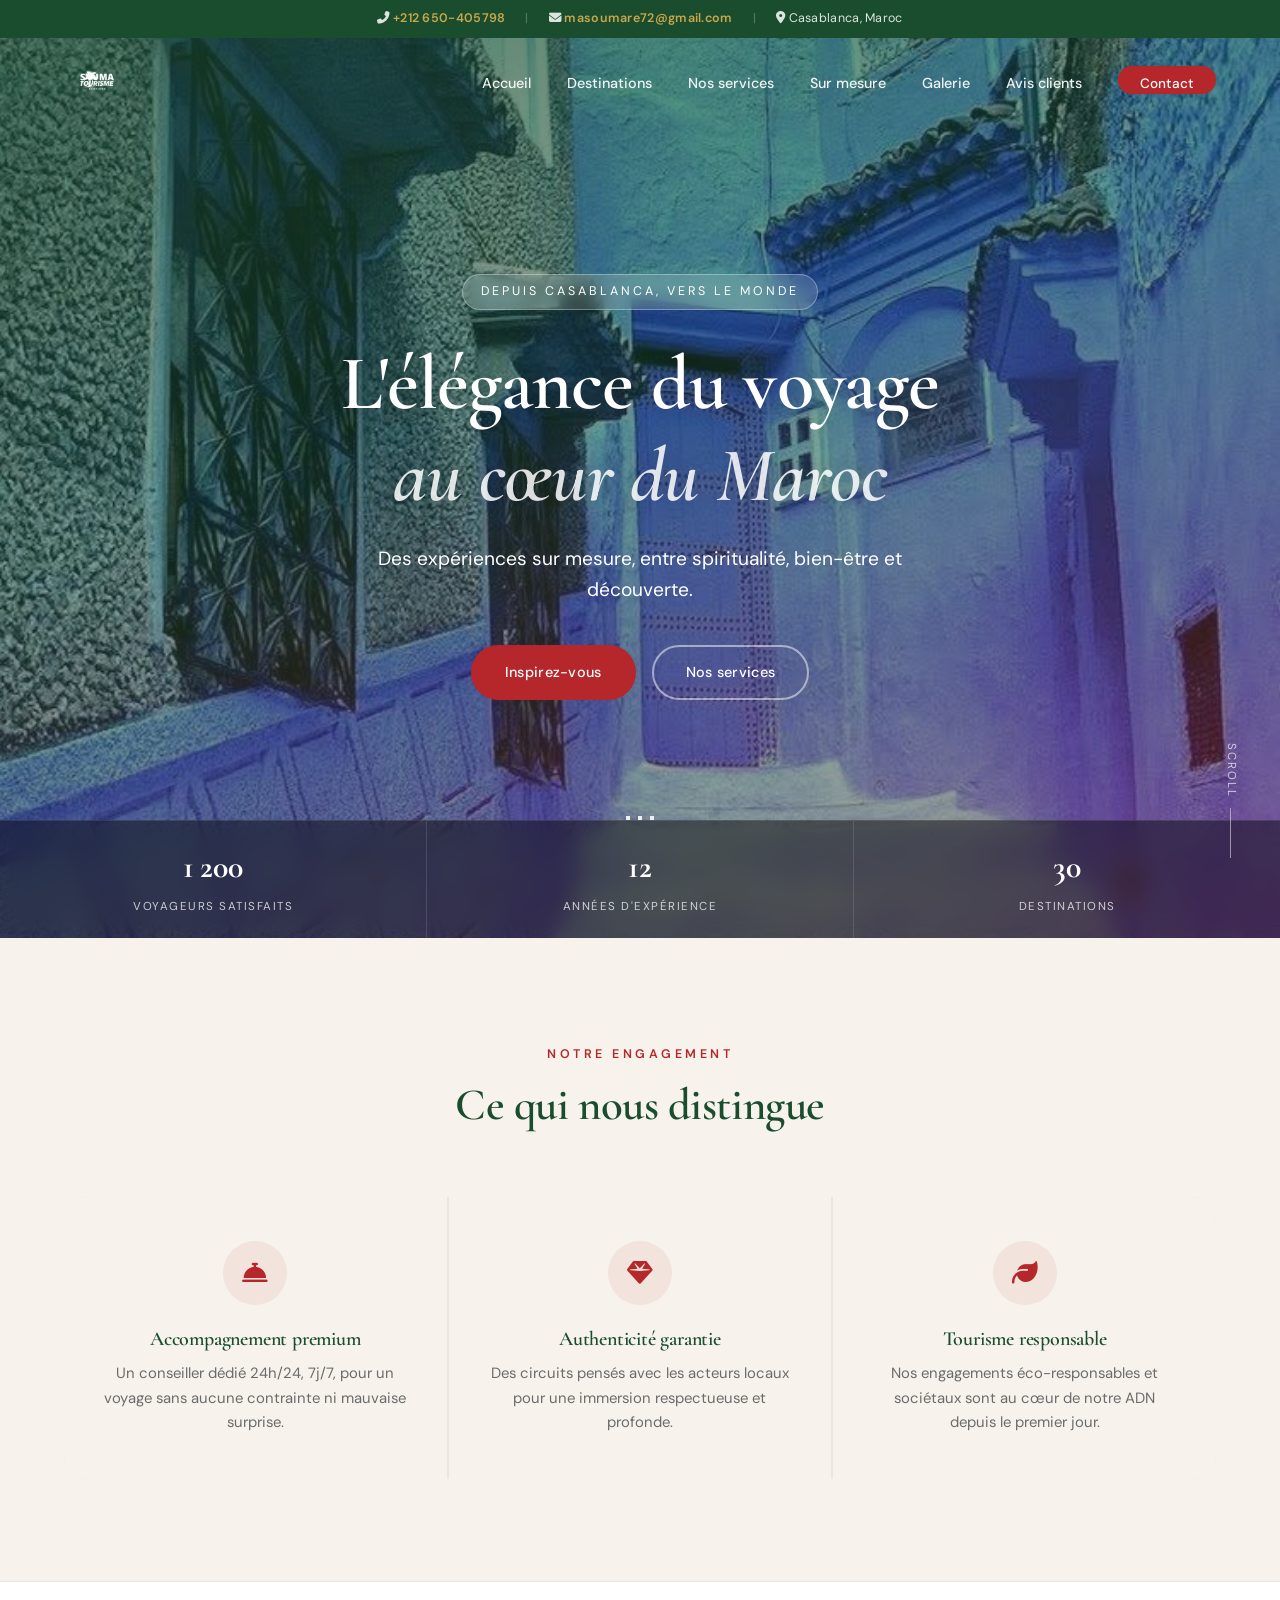
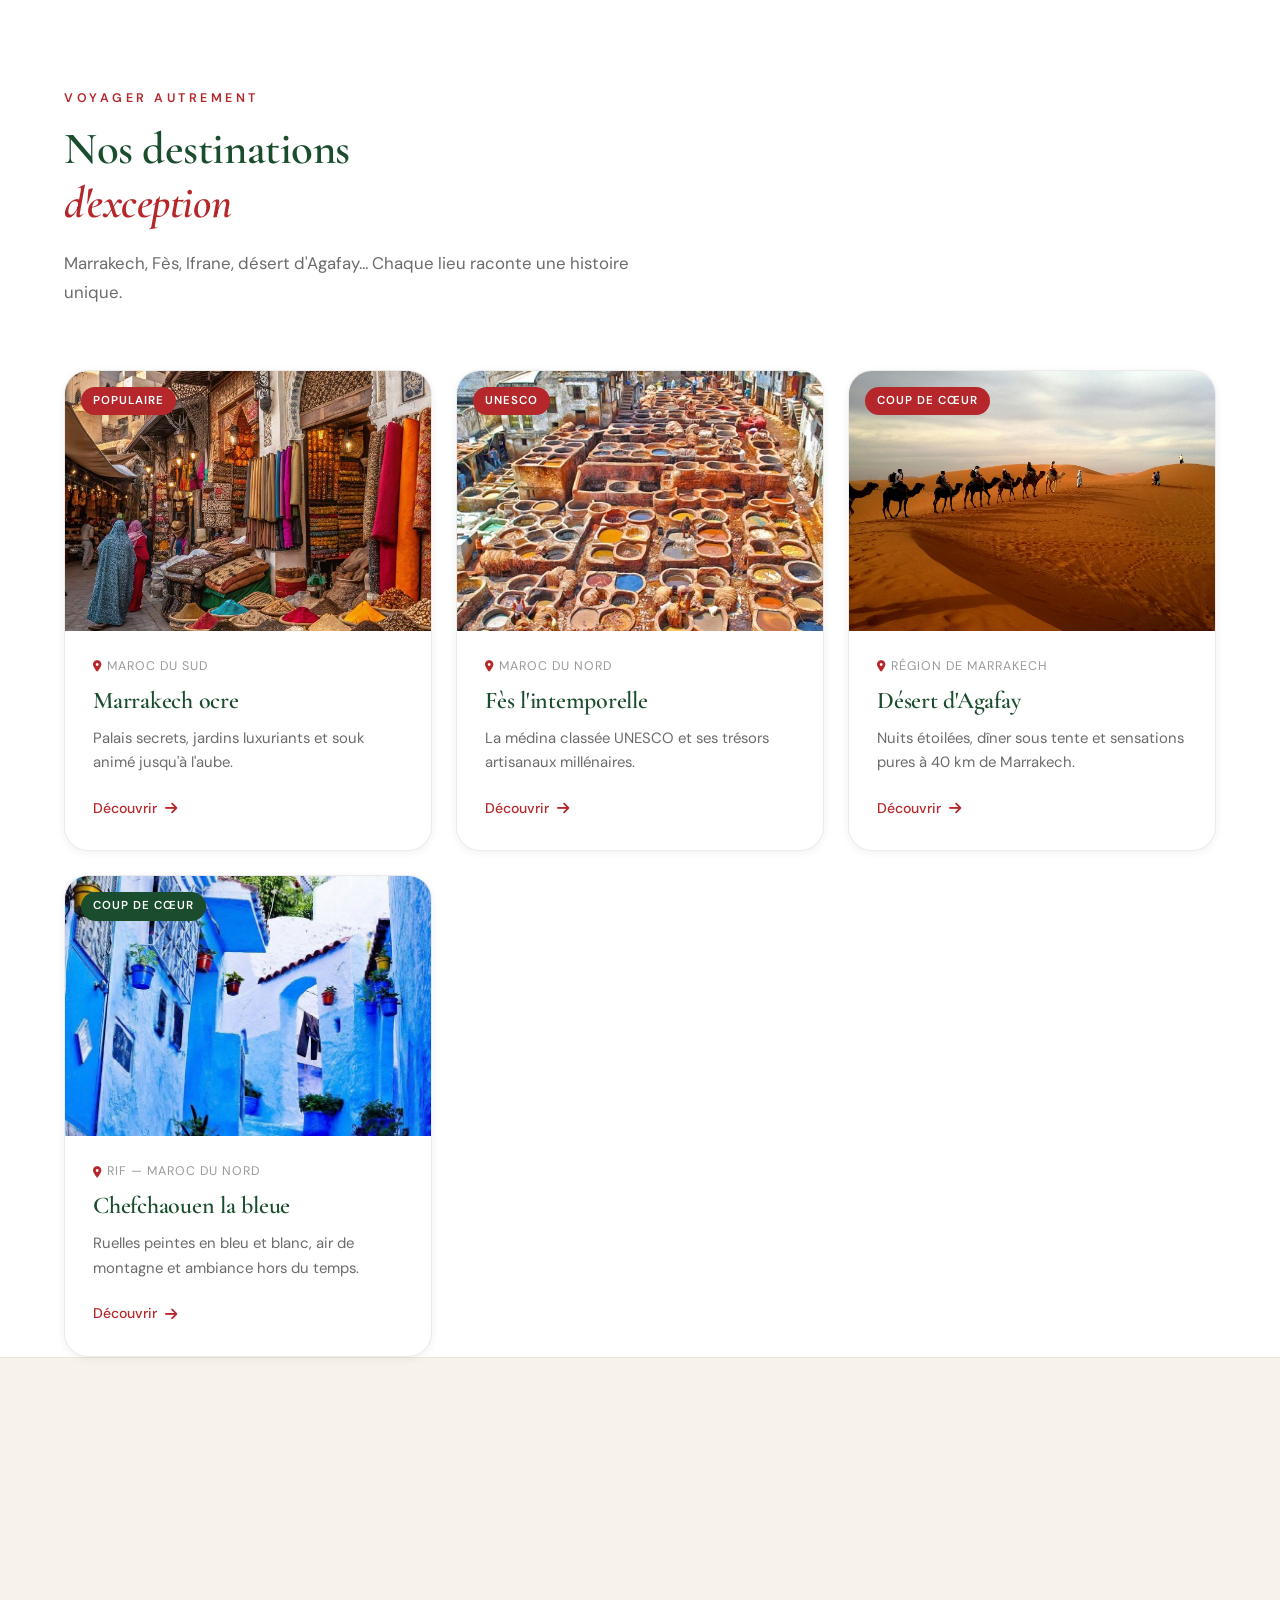
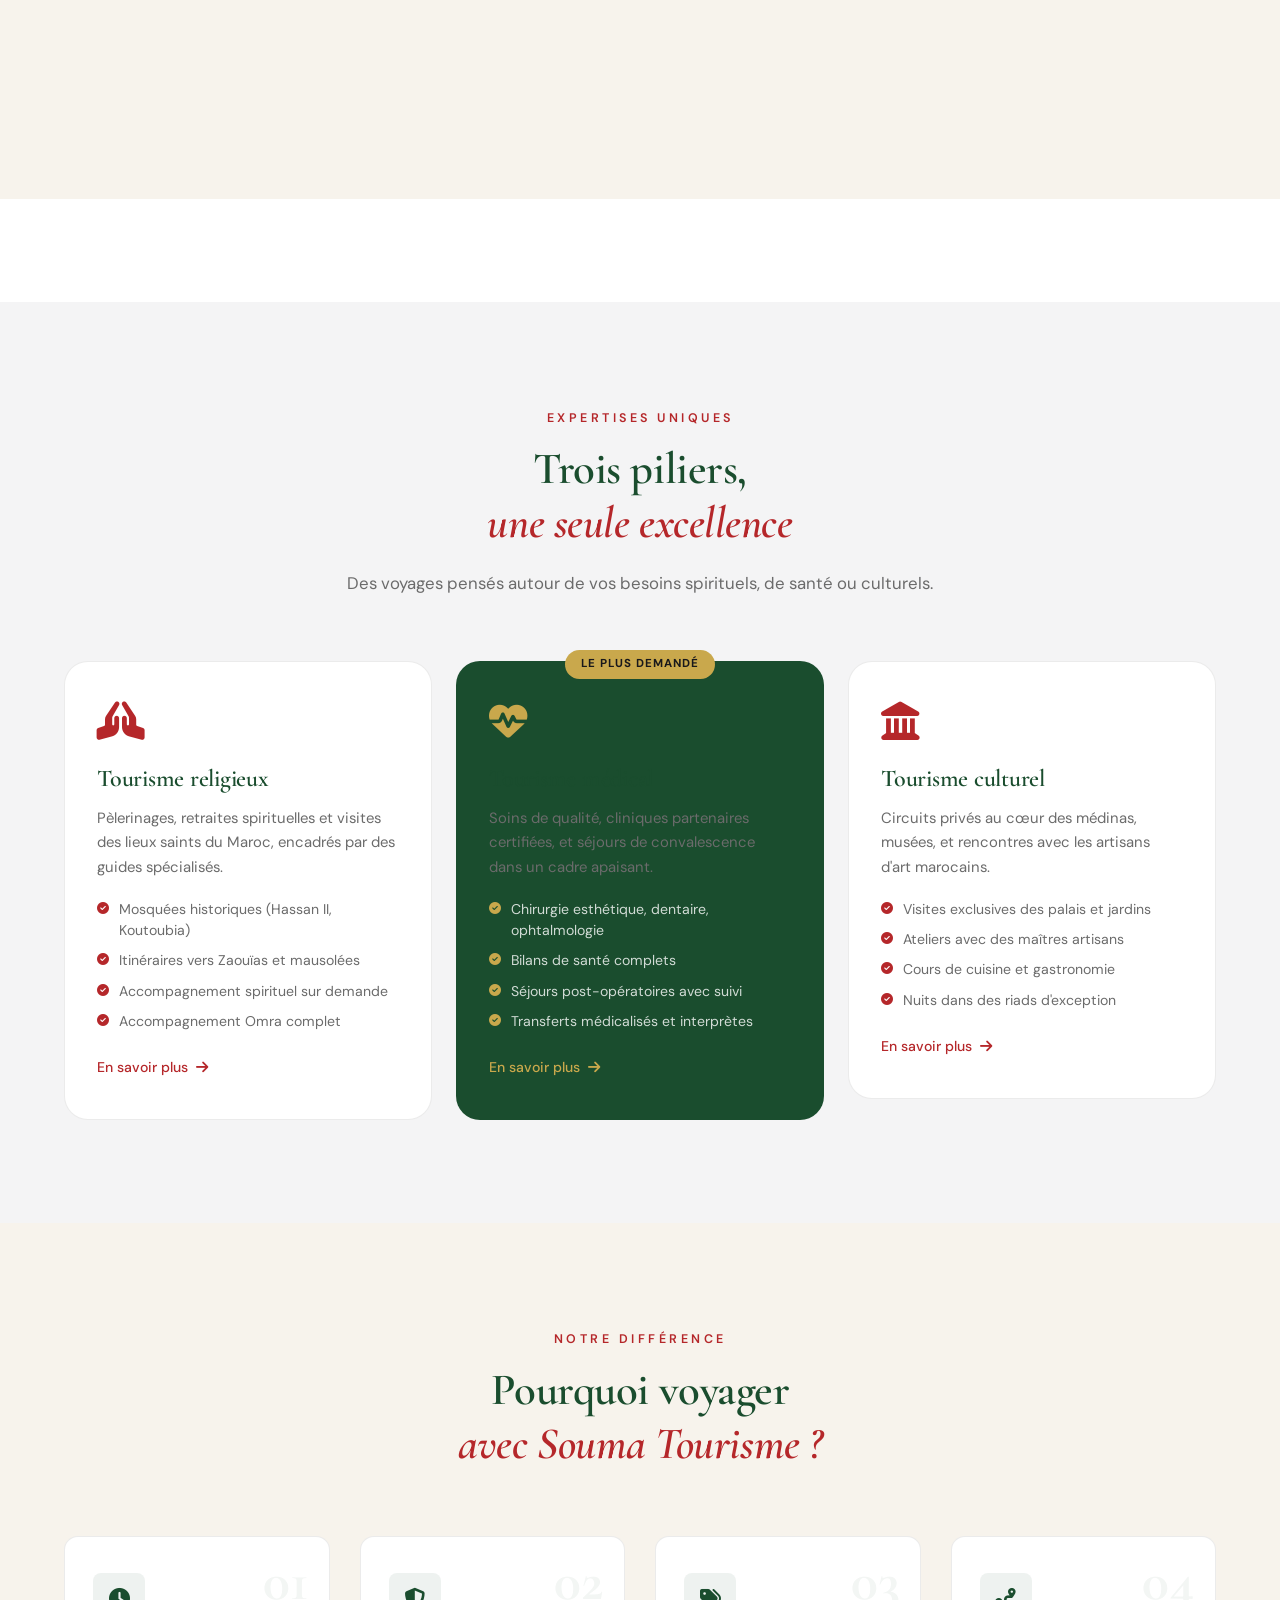
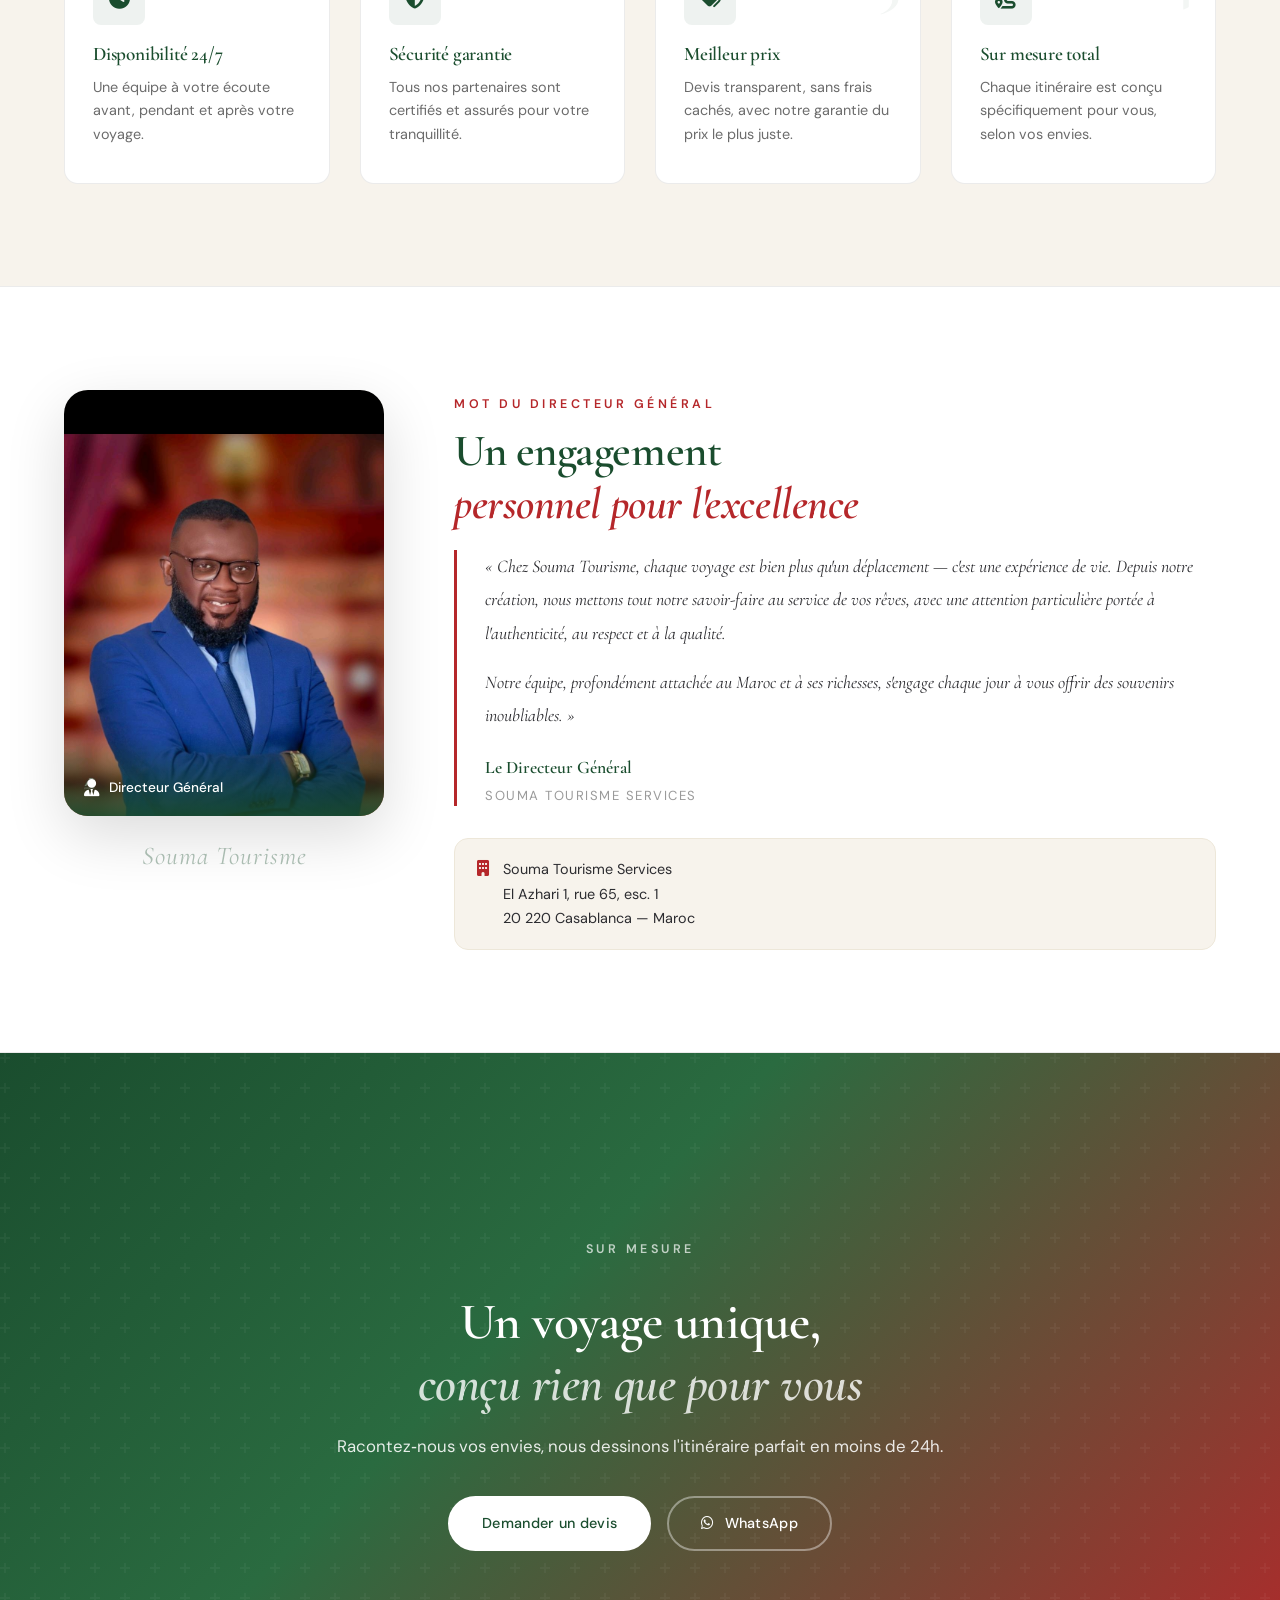
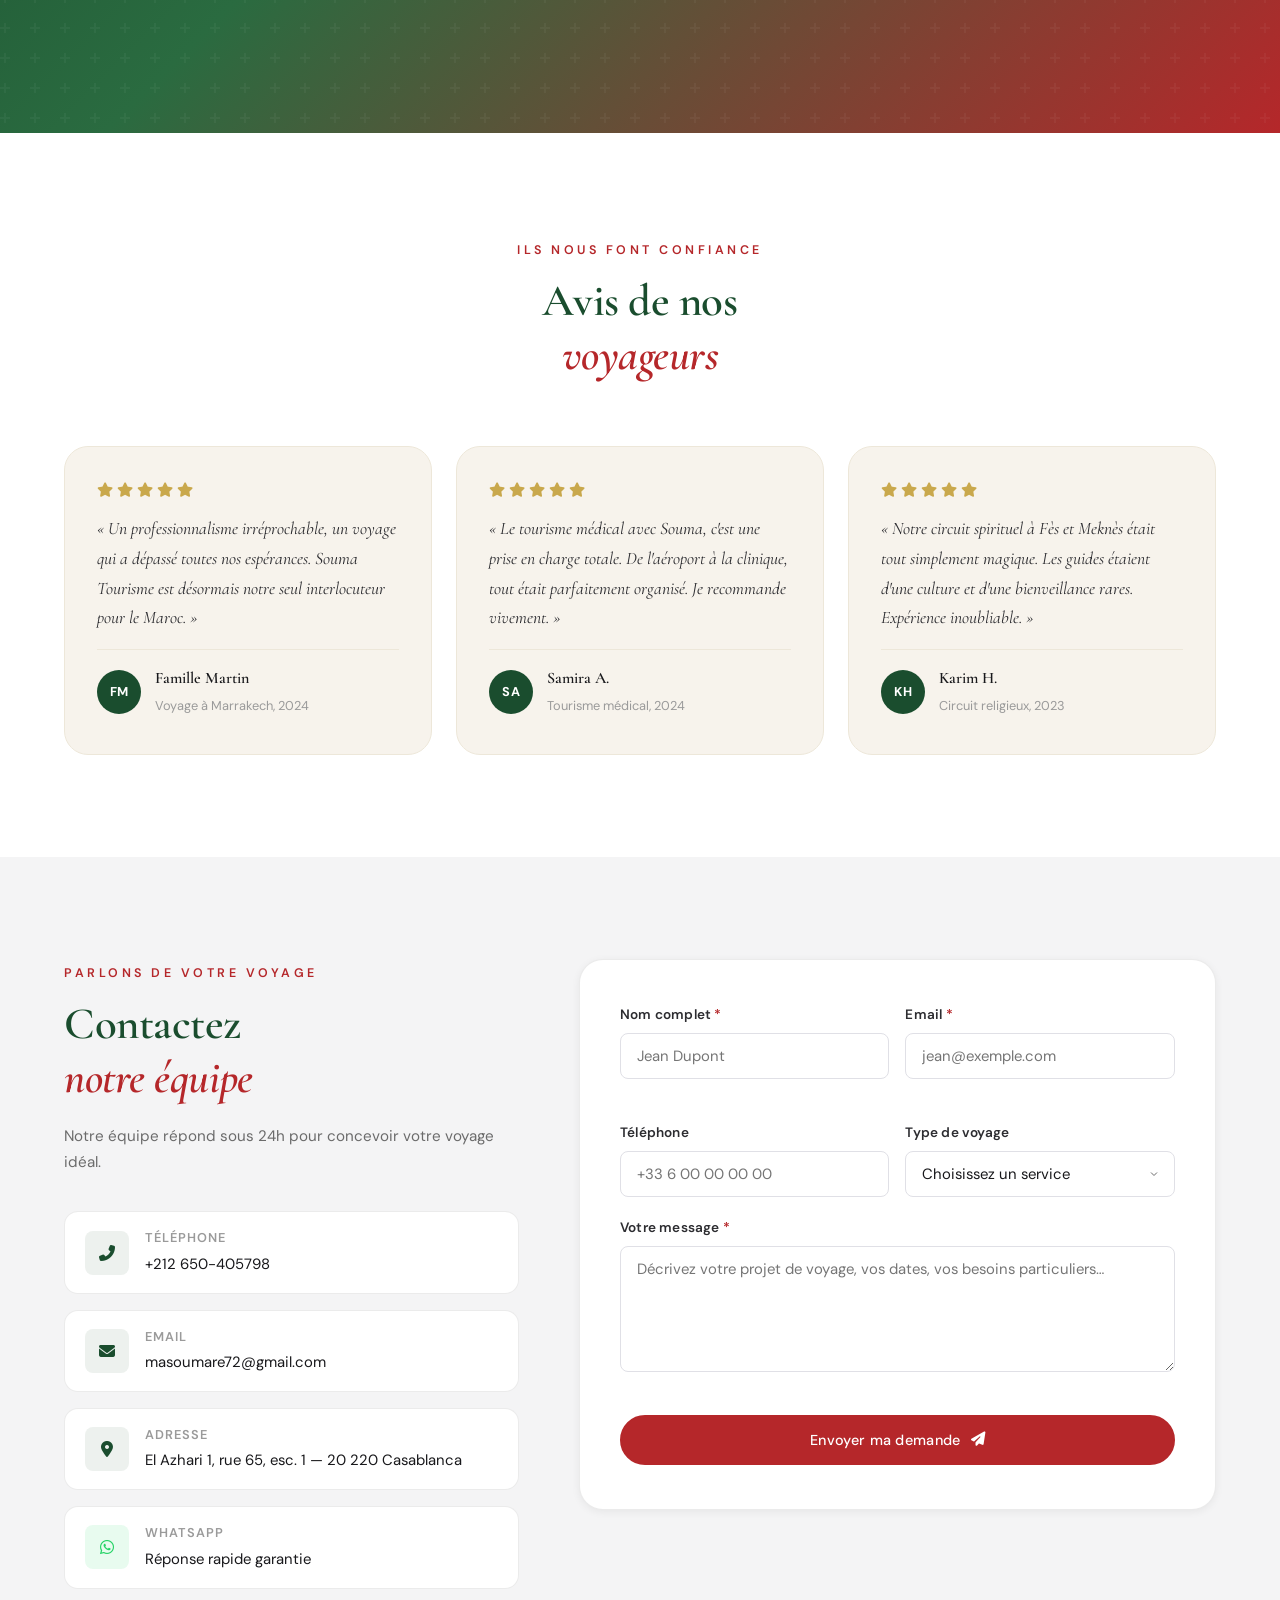
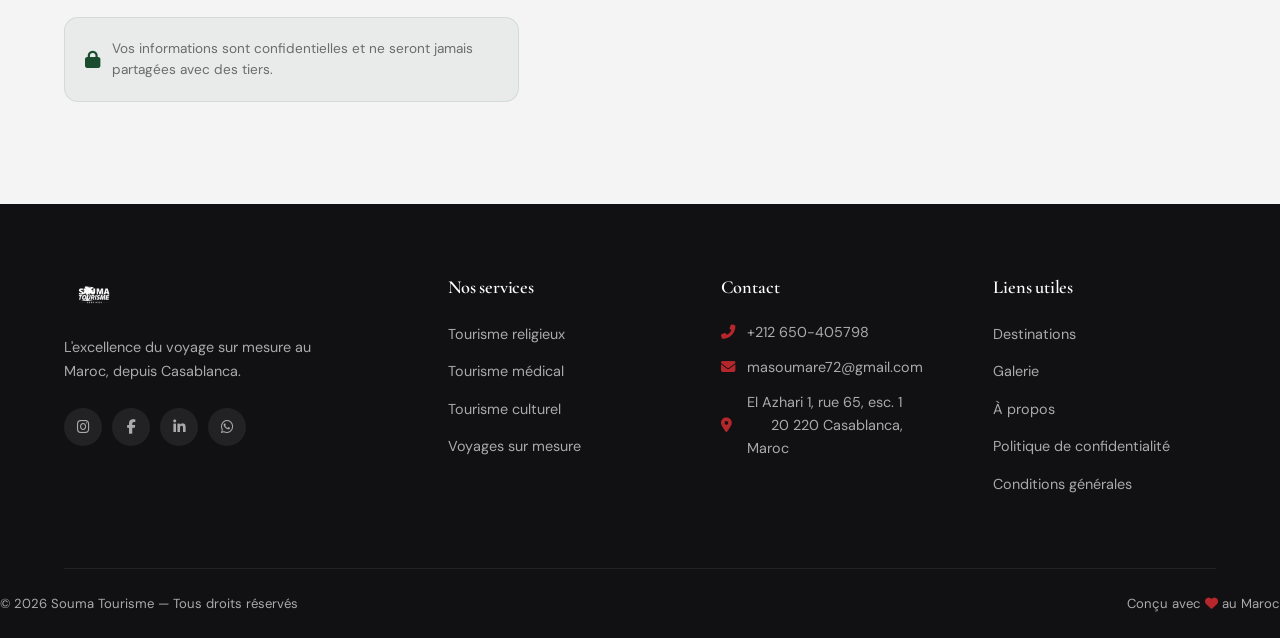
==== commit bf5001cf: "Update index.html" ====
--- a/index.html
+++ b/index.html
@@ -367,9 +367,9 @@
     <section class="hero" id="accueil" aria-label="Bienvenue chez Souma Tourisme">
         <!-- Slideshow -->
         <div class="hero__slides" aria-hidden="true">
+                       <div class="hero__slide active" style="background-image: url('images/Chefchaouen\ la\ bleu1.jpeg');"></div>
             <div class="hero__slide" style="background-image: url('images/Chefchaouen\ la\ bleue2.jpeg');"></div>
-            <div class="hero__slide" style="background-image: url('images/desertpromenade.jpeg');"></div>
-            <div class="hero__slide" style="background-image: url('images/Chefchaouen\ la\ bleue2.jpeg');"></div>
+            <div class="hero__slide" style="background-image: url('images/mosquée1.jpeg');"></div>
             
         </div>
         <div class="hero__overlay" aria-hidden="true"></div>
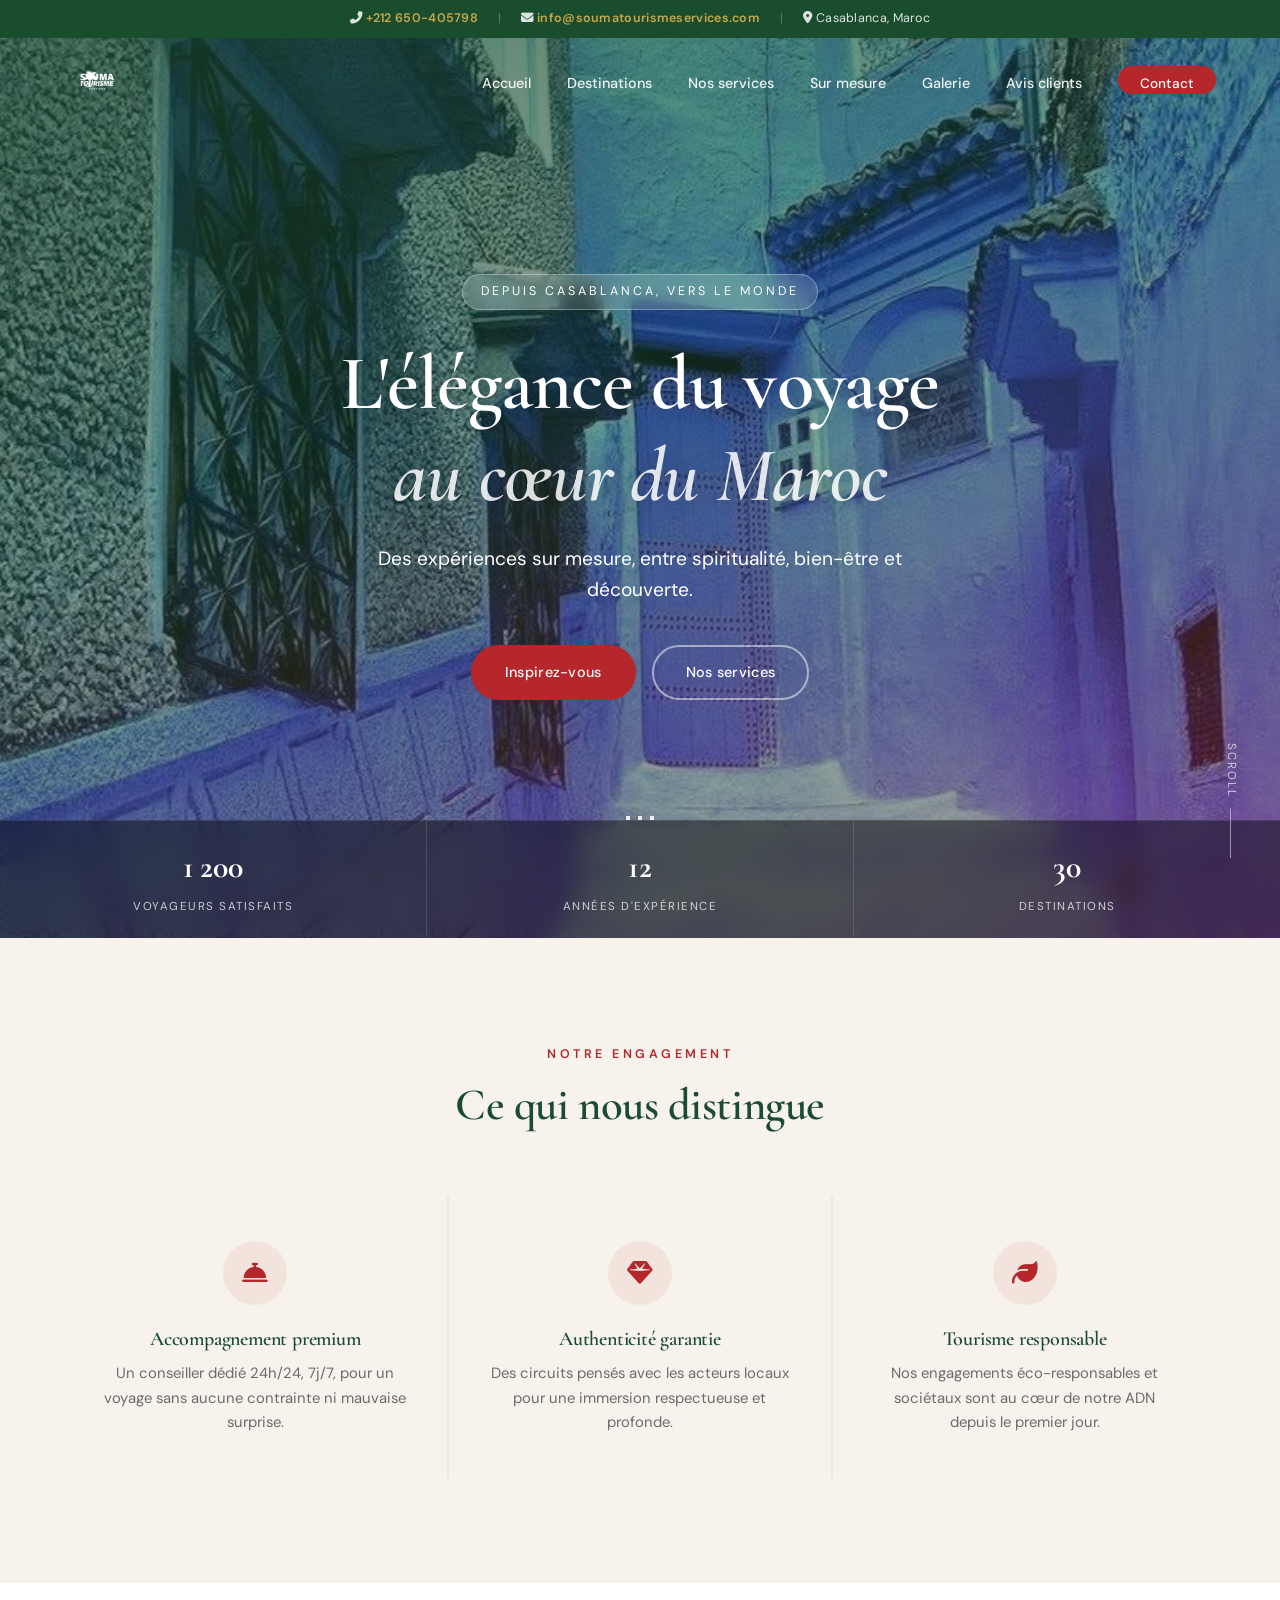
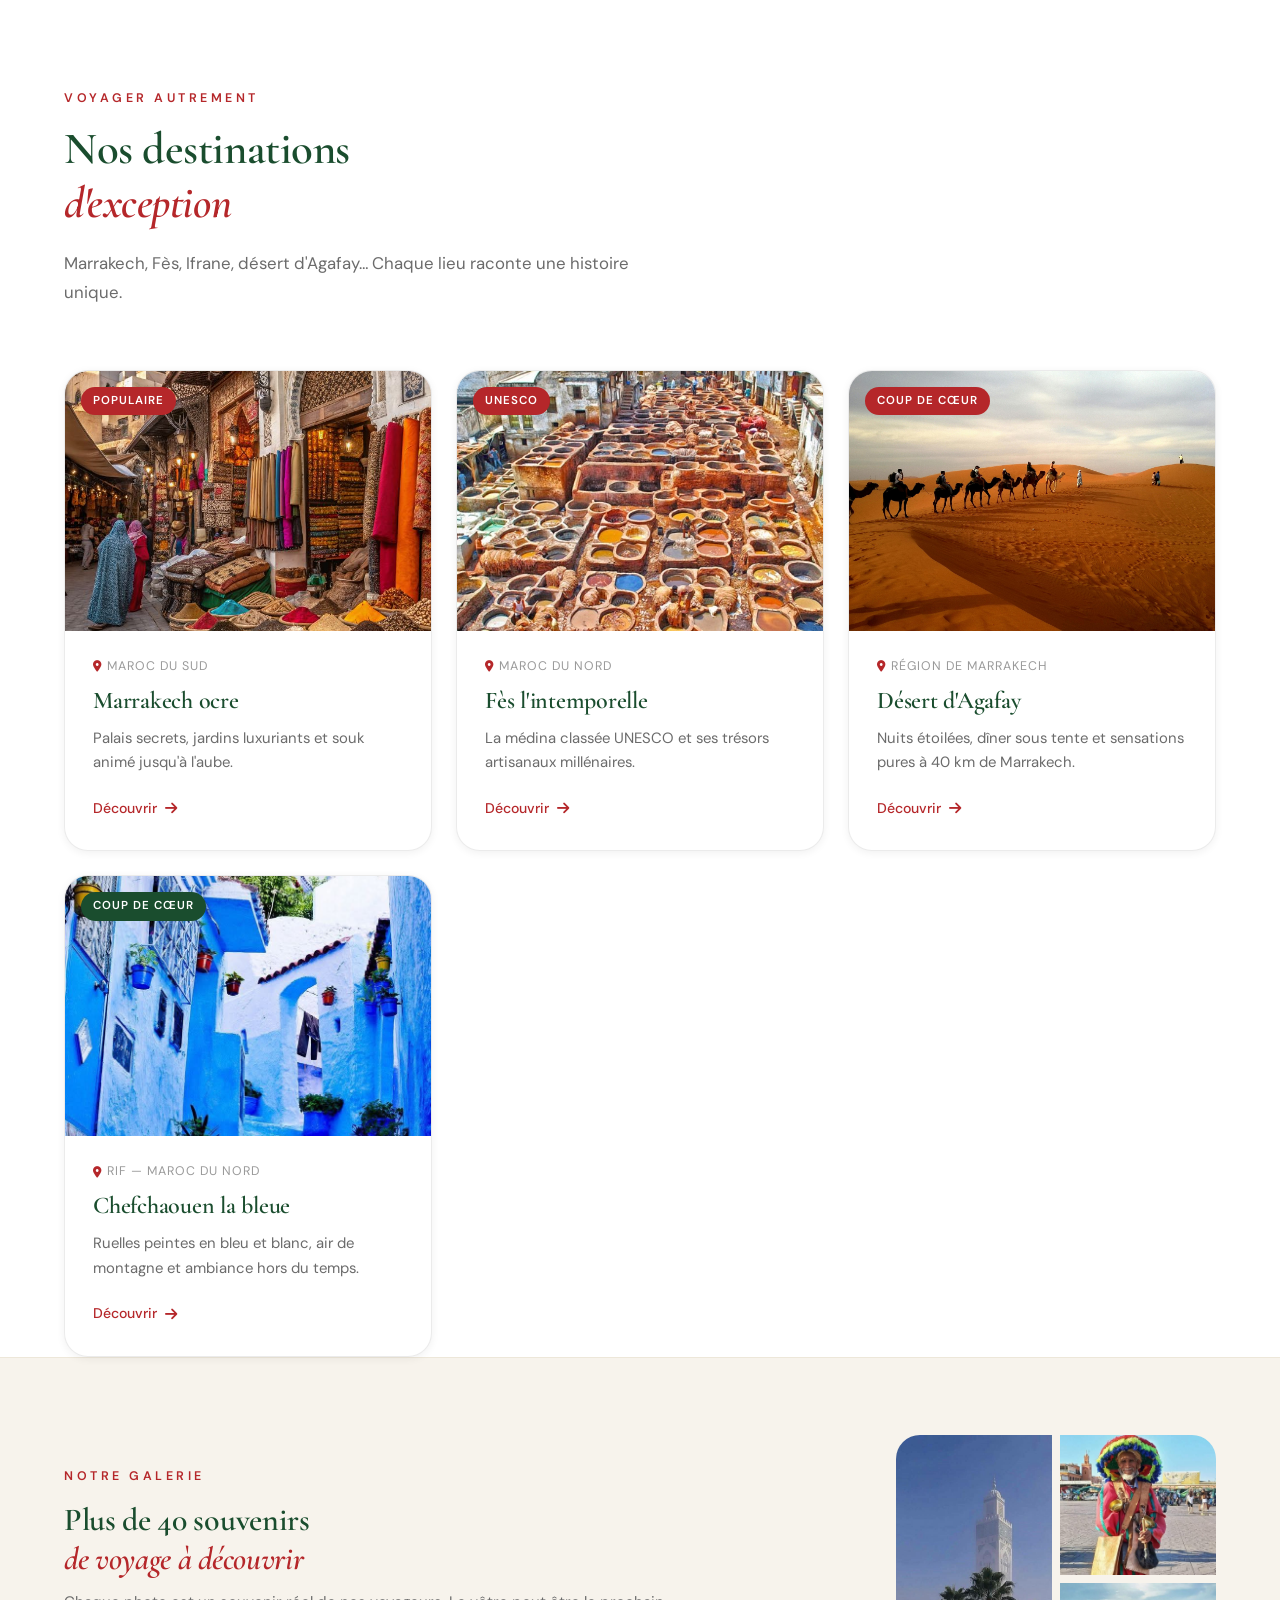
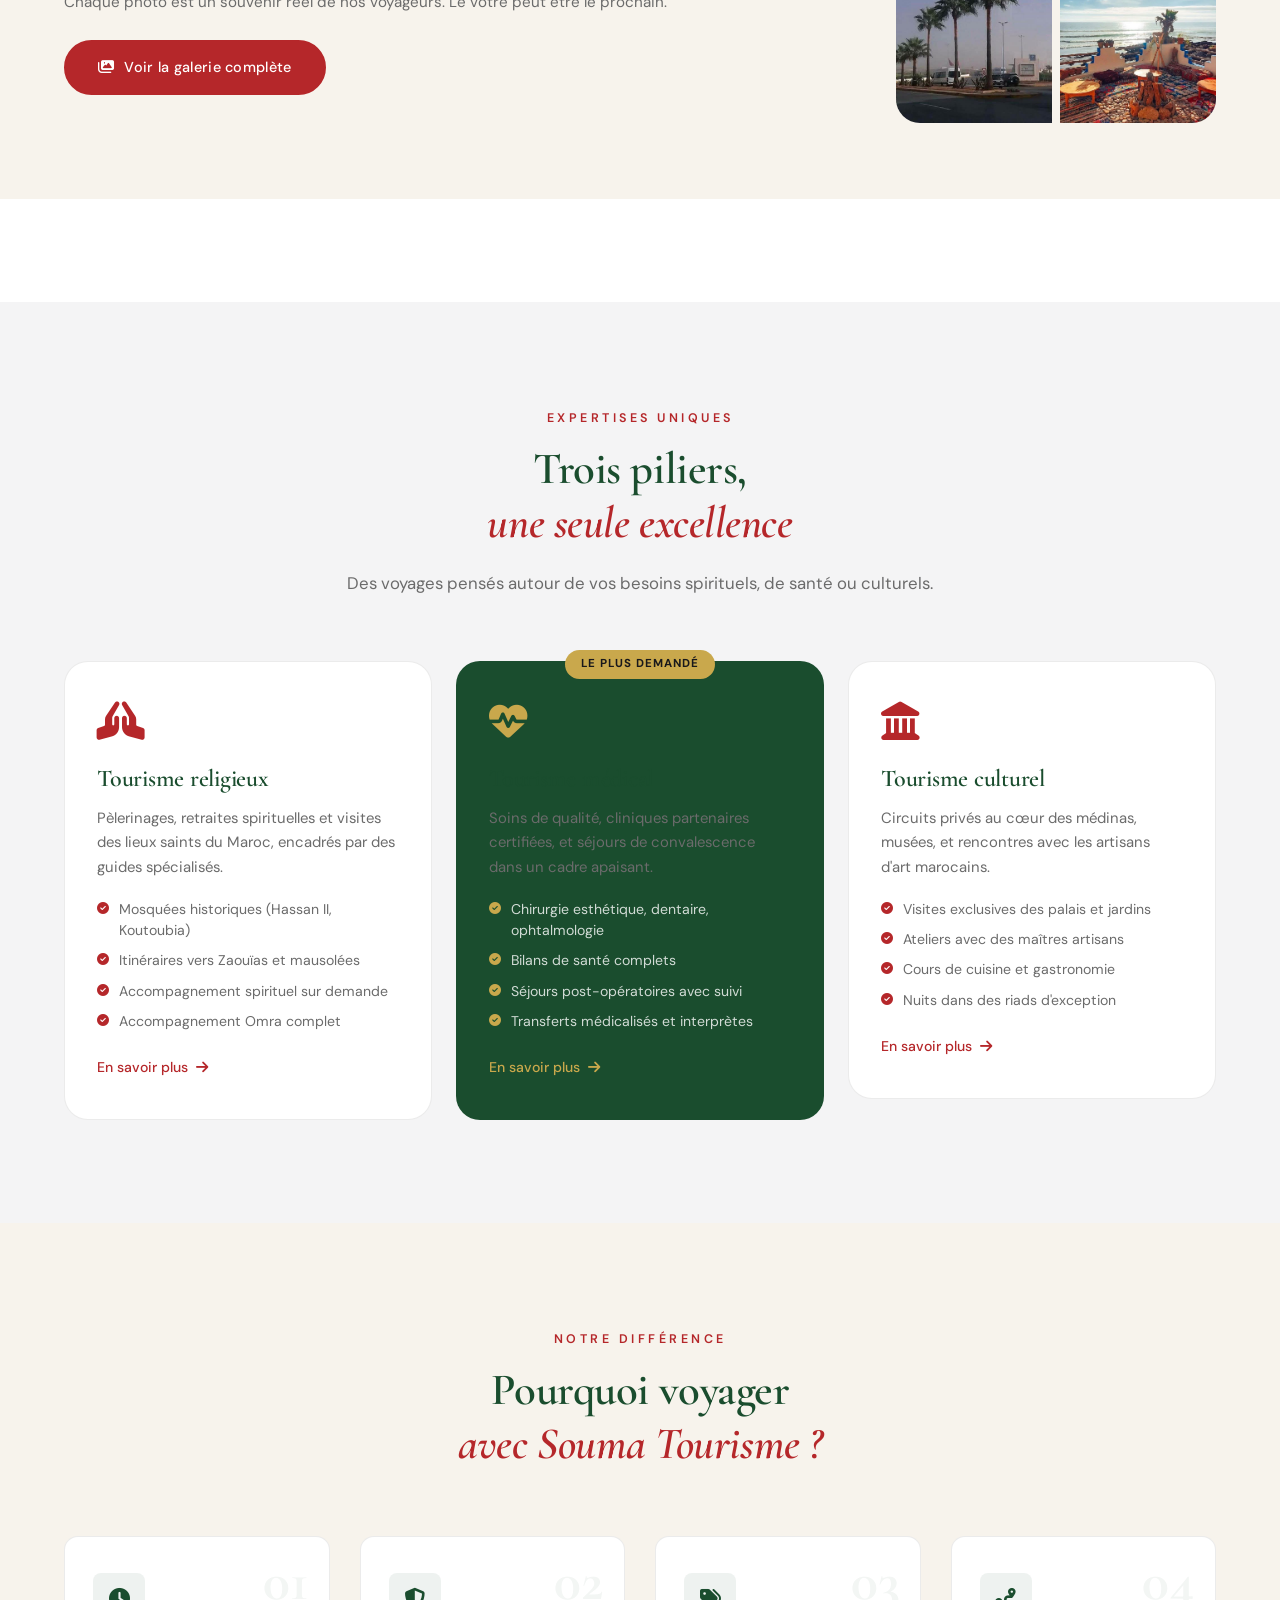
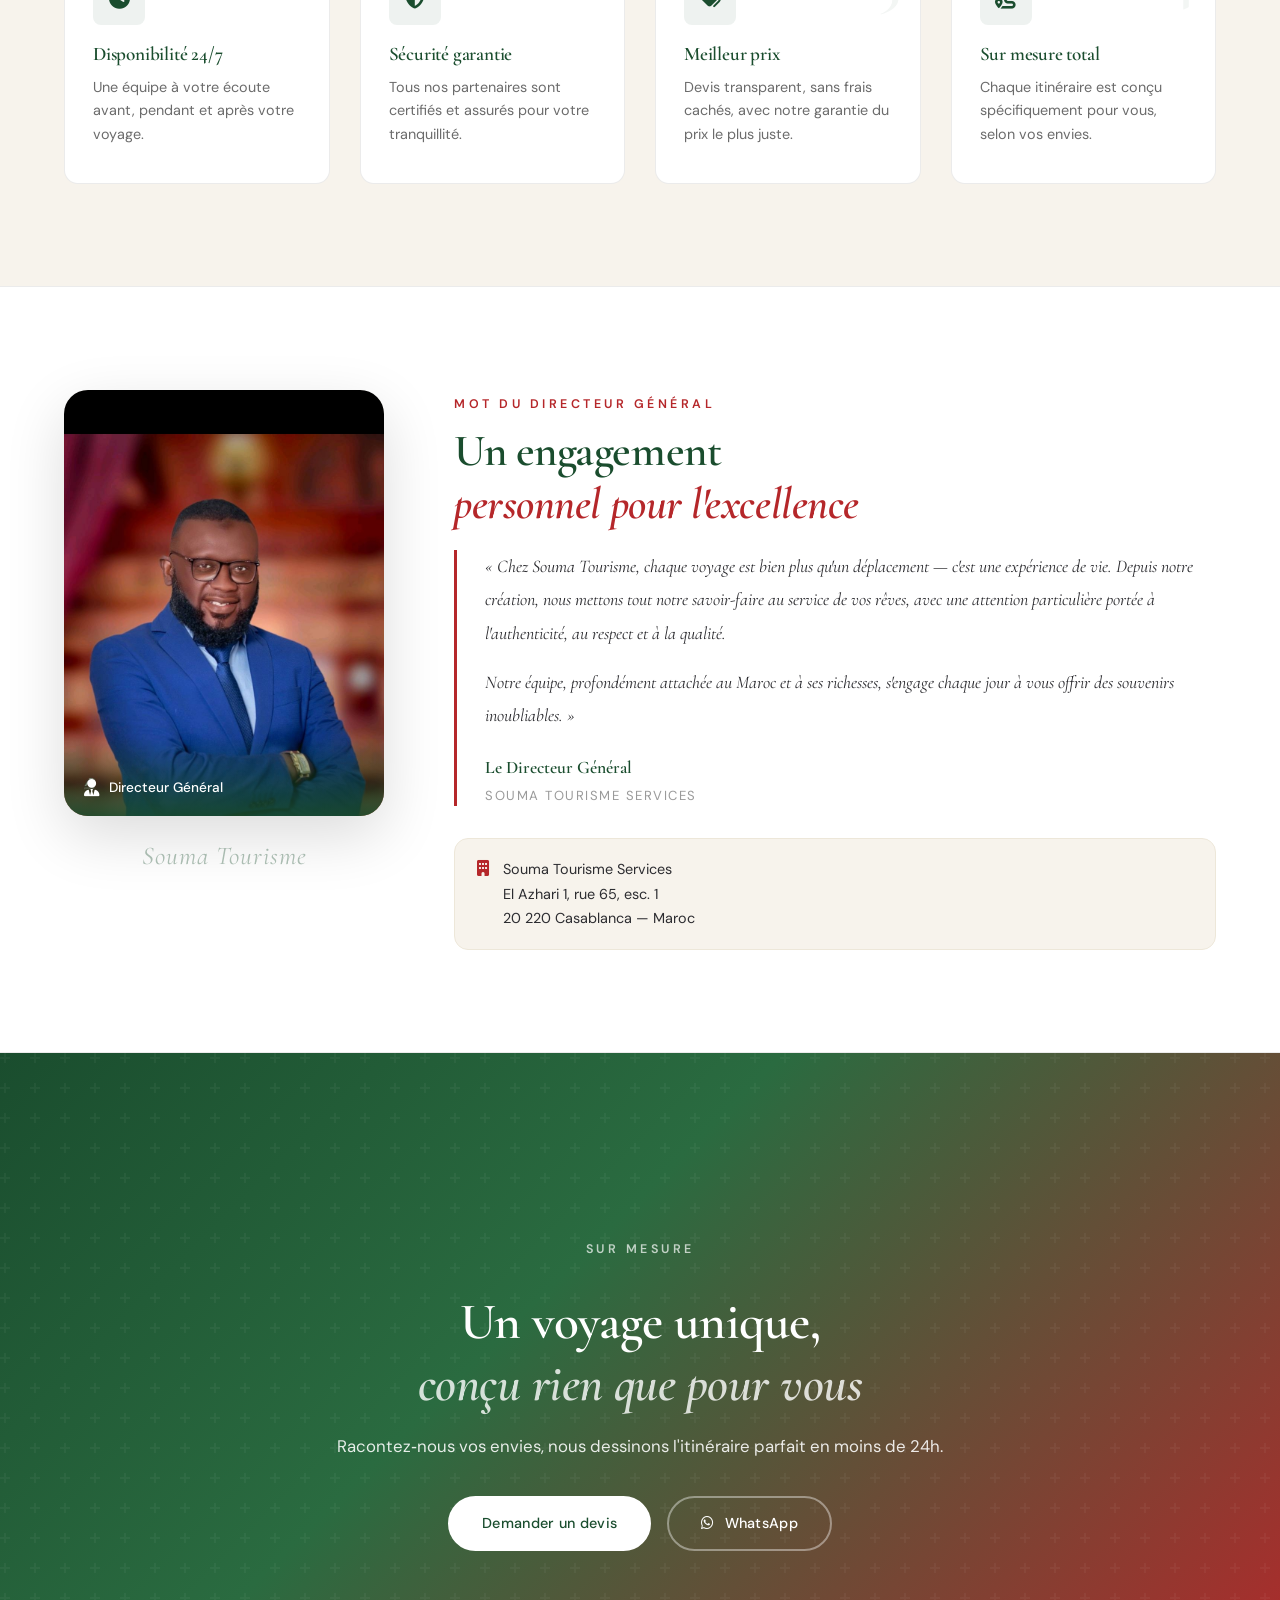
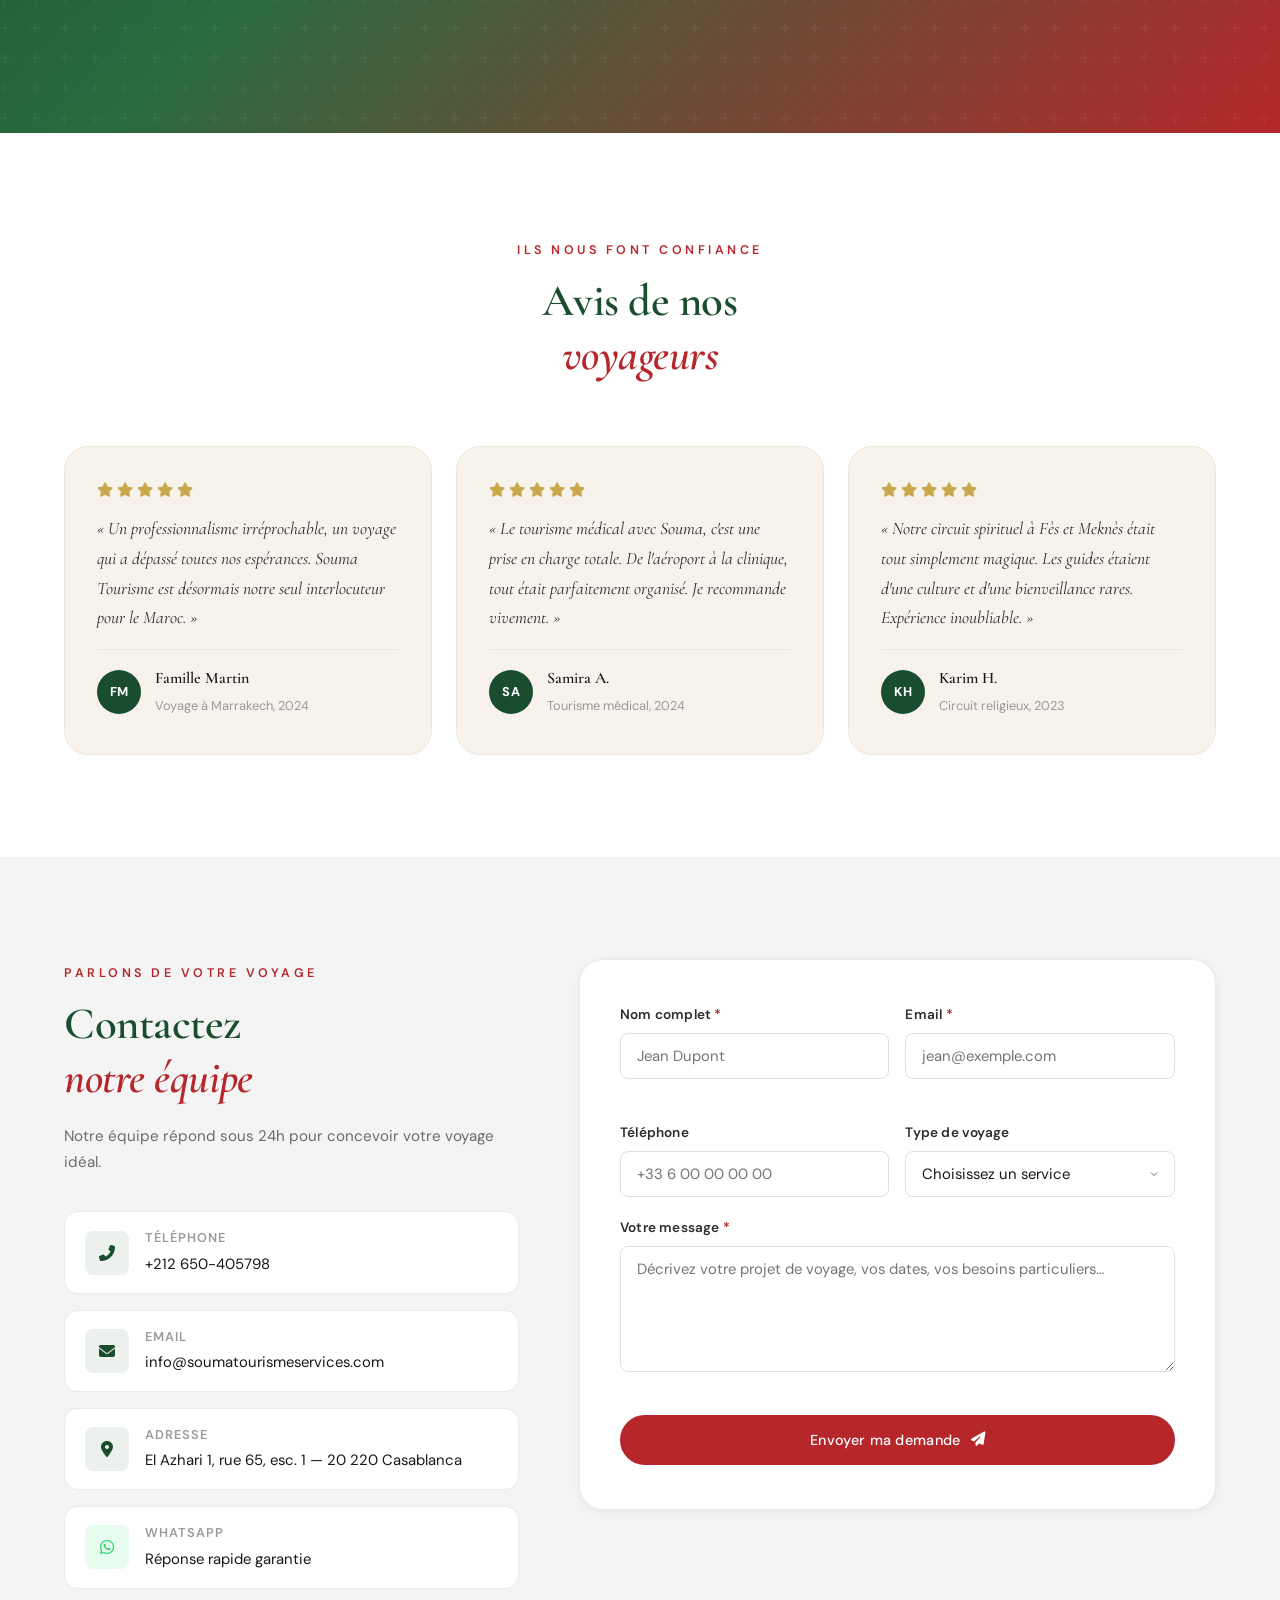
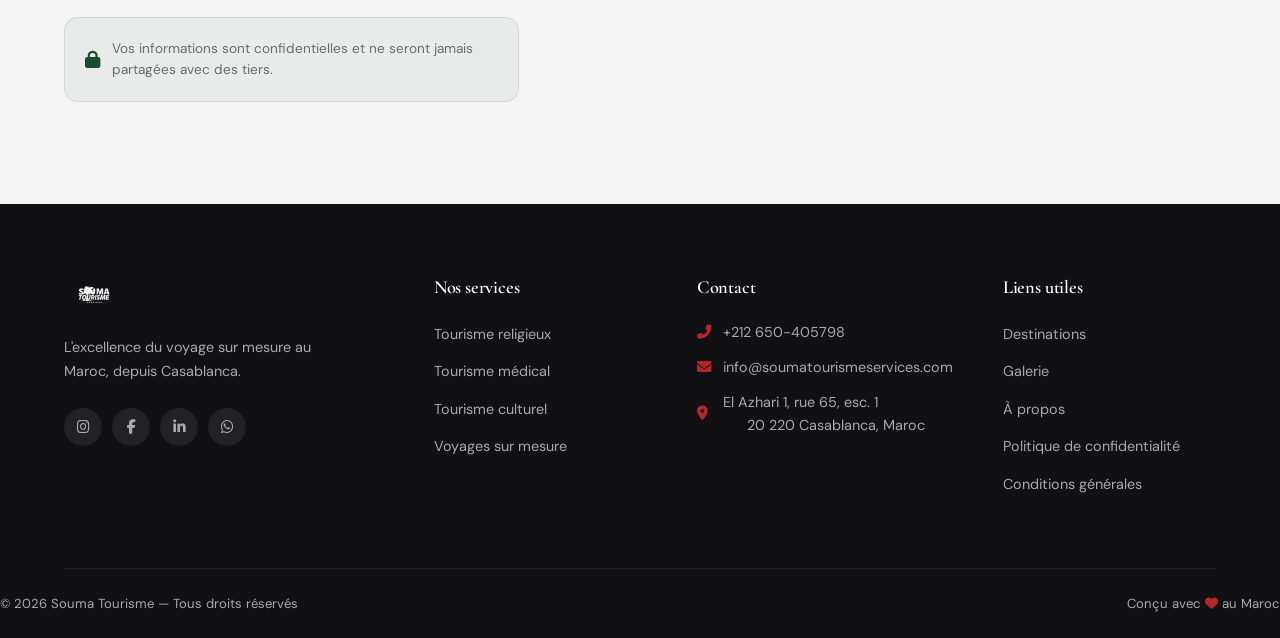
==== commit 9a903f94: "Update contact email and website URL" ====
--- a/index.html
+++ b/index.html
@@ -314,9 +314,9 @@
       "@type": "TravelAgency",
       "name": "Souma Tourisme",
       "description": "Agence de voyages premium au Maroc...",
-      "url": "https://www.soumatourisme.com",
+      "url": "https://www.soumatourismeservices.com",
       "telephone": "+212650405798",
-      "email": "masoumare72@gmail.com",
+      "email": "info@soumatourismeservices.com",
       "address": {
         "@type": "PostalAddress",
         "streetAddress": "El Azhari 1 rue 65 esc 1",
@@ -333,7 +333,7 @@
     <div class="topbar" role="banner" aria-label="Informations de contact">
         <span><i class="fas fa-phone-alt"></i> <a href="tel:+212650405798">+212 650-405798</a></span>
         <span class="topbar__sep">|</span>
-        <span><i class="fas fa-envelope"></i> <a href="mailto:masoumare72@gmail.com">masoumare72@gmail.com</a></span>
+        <span><i class="fas fa-envelope"></i> <a href="mailto:info@soumatourismeservices.com">info@soumatourismeservices.com</a></span>
         <span class="topbar__sep">|</span>
         <span><i class="fas fa-map-marker-alt"></i> Casablanca, Maroc</span>
     </div>
@@ -780,11 +780,11 @@
                     </li>
                     <li>
                         <!-- CORRIGÉ : email professionnel -->
-                        <a href="mailto:masoumare72@gmail.com" class="contact__link">
+                        <a href="mailto:info@soumatourismeservices.com" class="contact__link">
                             <div class="contact__icon" aria-hidden="true"><i class="fas fa-envelope"></i></div>
                             <div>
                                 <strong>Email</strong>
-                                <span>masoumare72@gmail.com</span>
+                                <span>info@soumatourismeservices.com</span>
                             </div>
                         </a>
                     </li>
@@ -899,7 +899,7 @@
                 <address>
                     <p><i class="fas fa-phone-alt" aria-hidden="true"></i> <a href="tel:+212650405798">+212 650-405798</a></p>
                     <!-- CORRIGÉ : email professionnel -->
-                    <p><i class="fas fa-envelope" aria-hidden="true"></i> <a href="mailto:masoumare72@gmail.com">masoumare72@gmail.com</a></p>
+                    <p><i class="fas fa-envelope" aria-hidden="true"></i> <a href="mailto:info@soumatourismeservices.com">info@soumatourismeservices.com</a></p>
                     <p><i class="fas fa-map-marker-alt" aria-hidden="true"></i> El Azhari 1, rue 65, esc. 1<br>&nbsp;&nbsp;&nbsp;&nbsp;&nbsp;&nbsp;20 220 Casablanca, Maroc</p>
                 </address>
             </div>
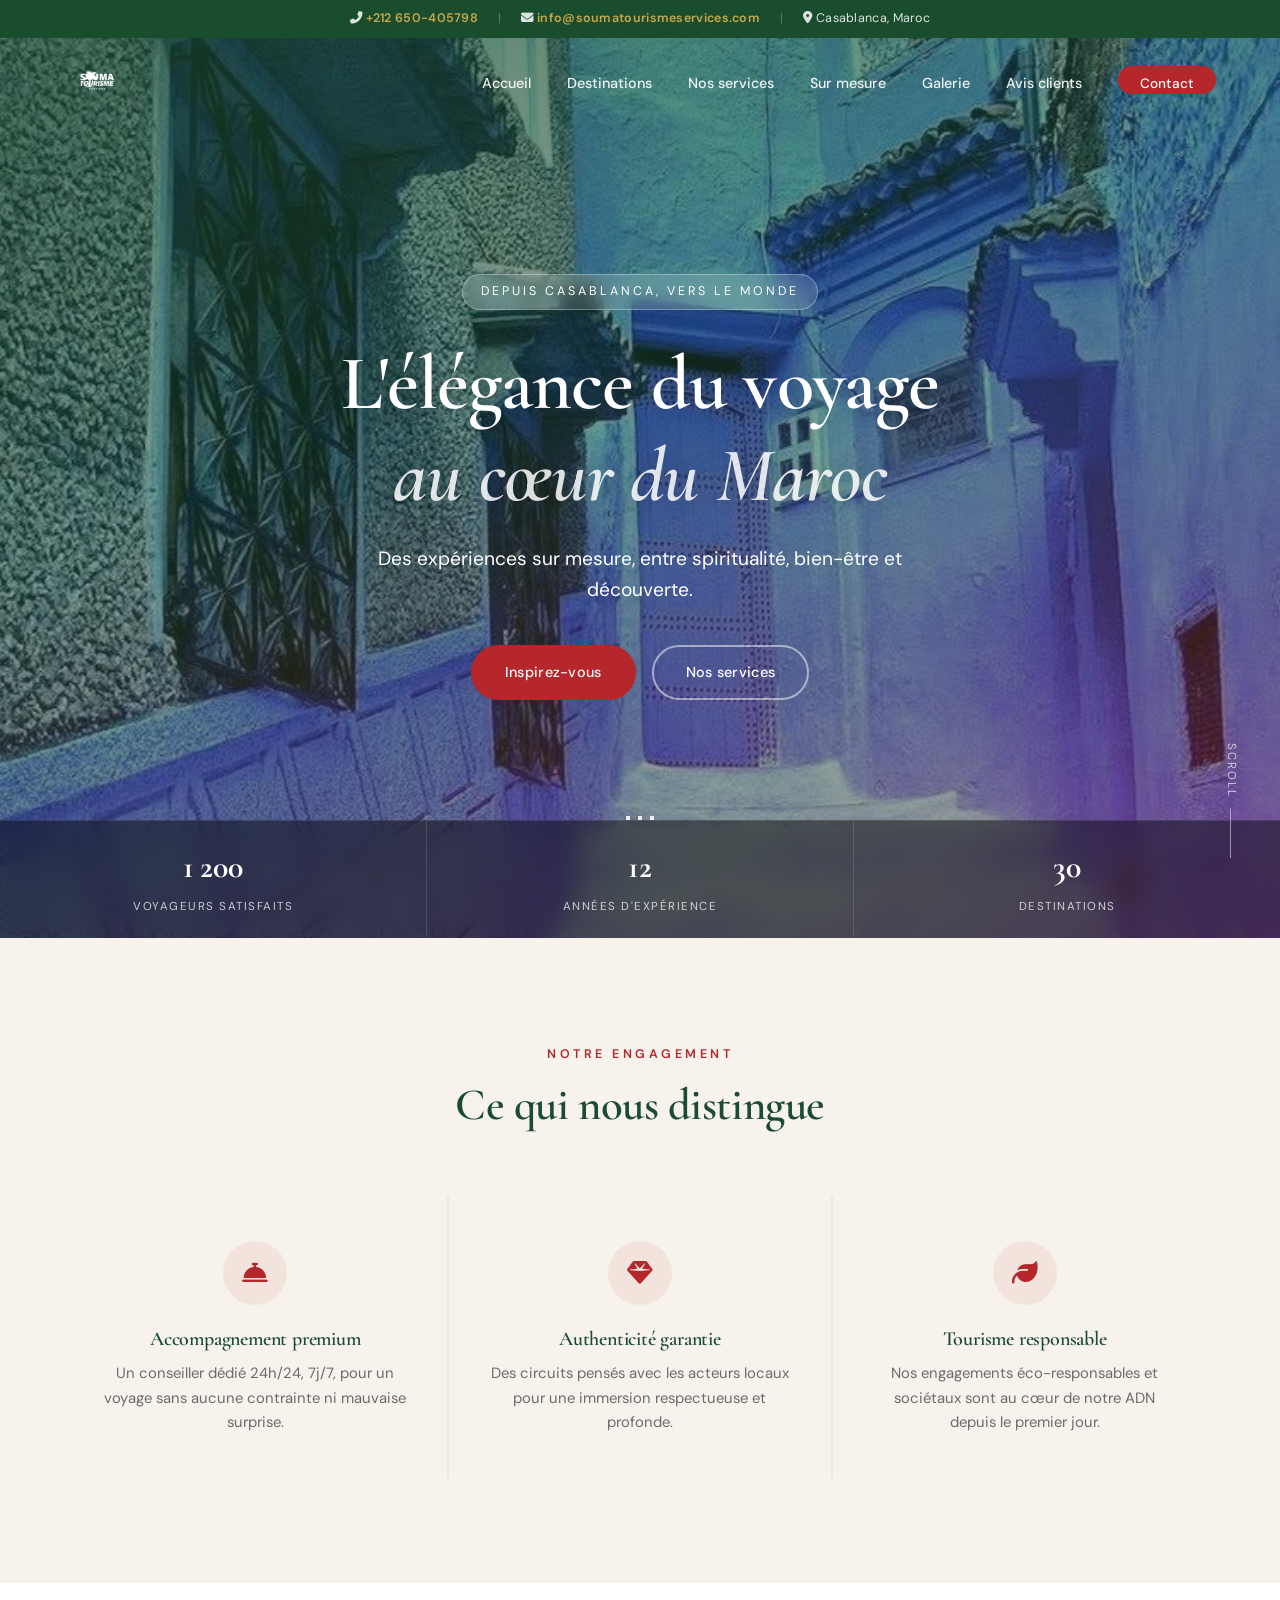
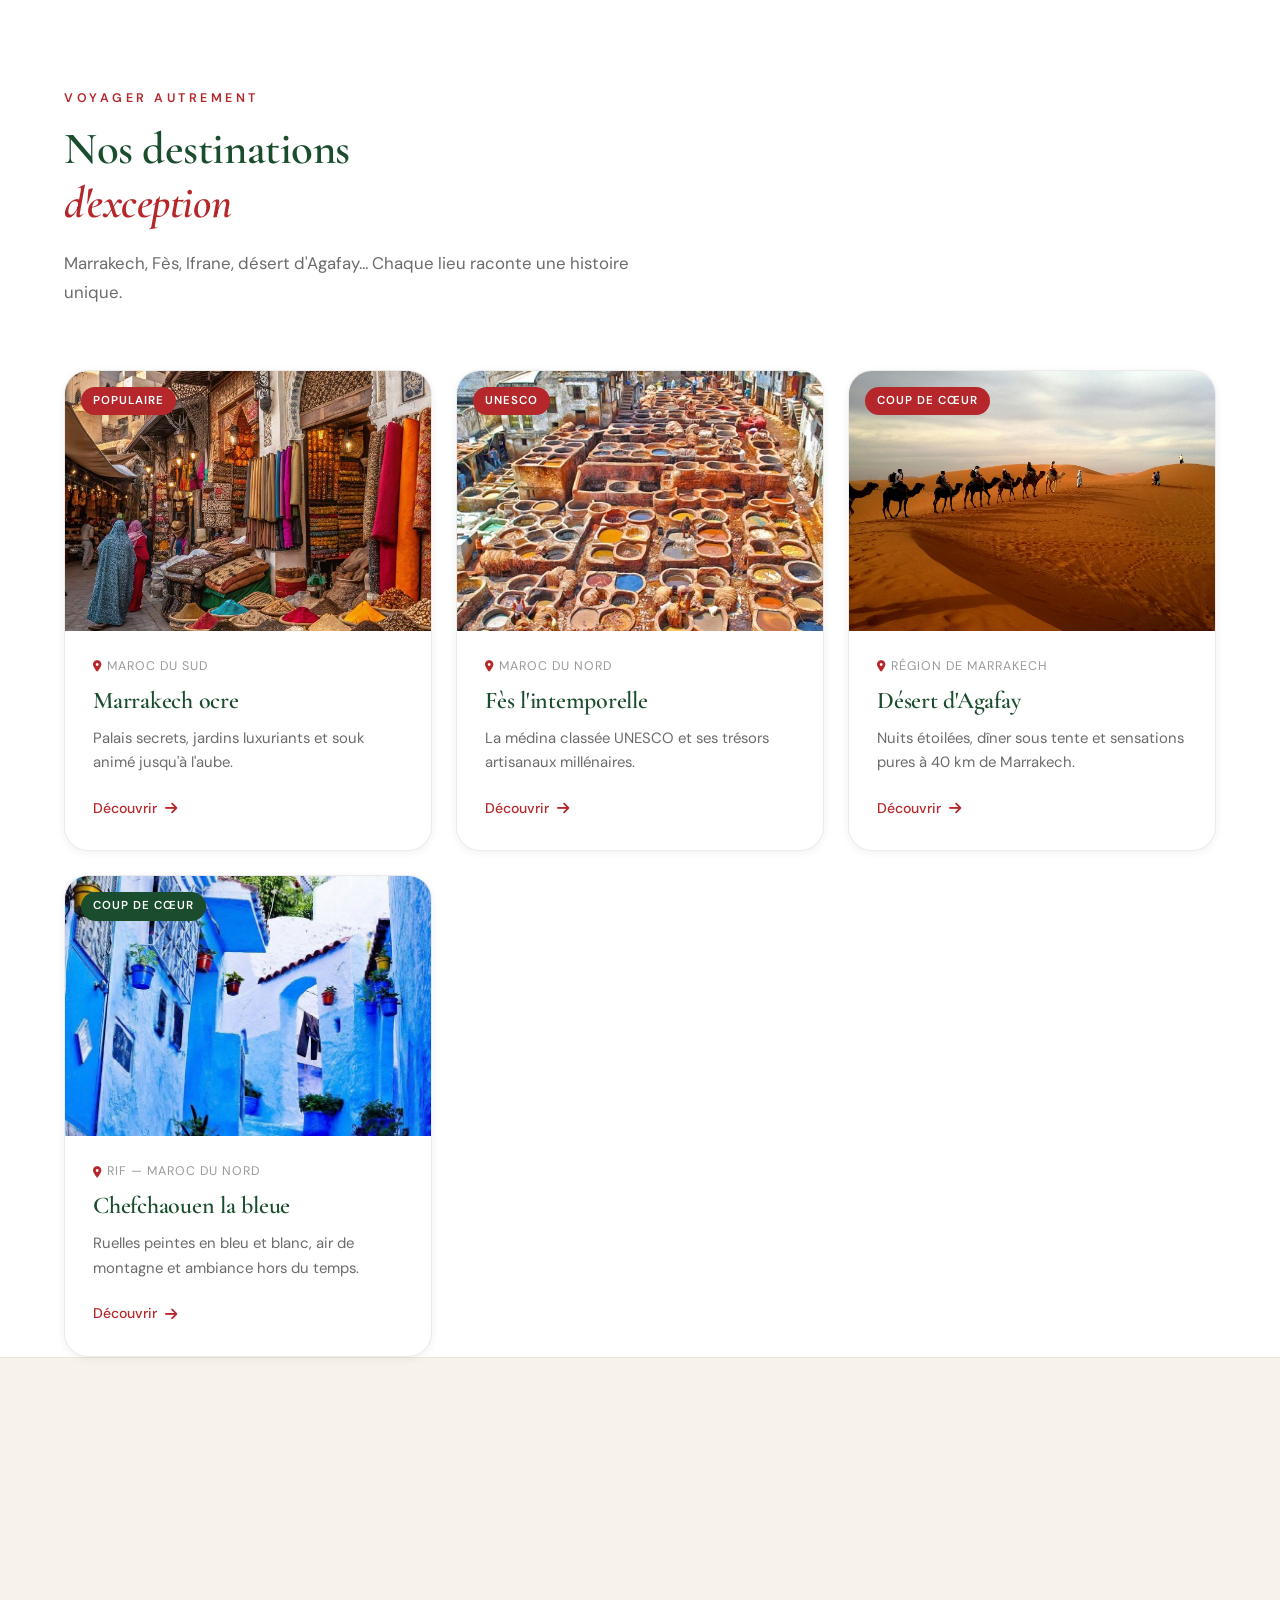
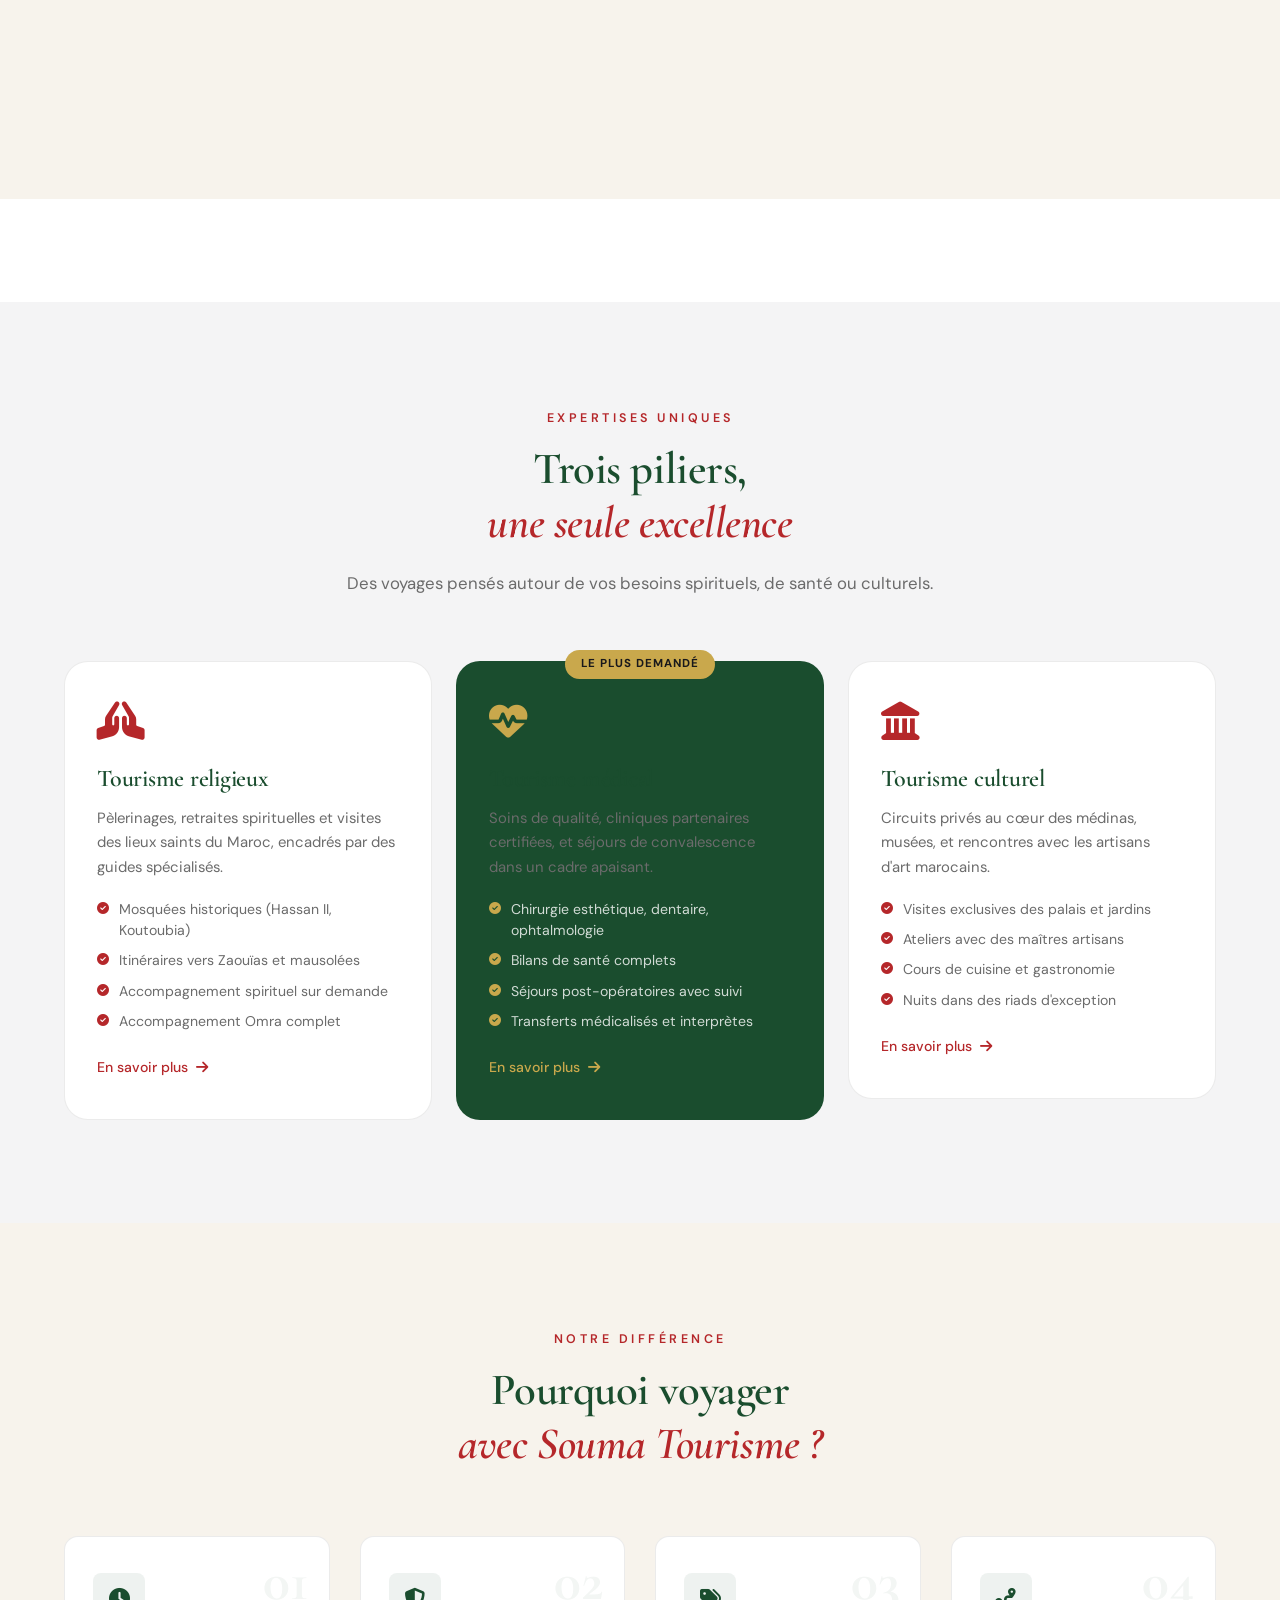
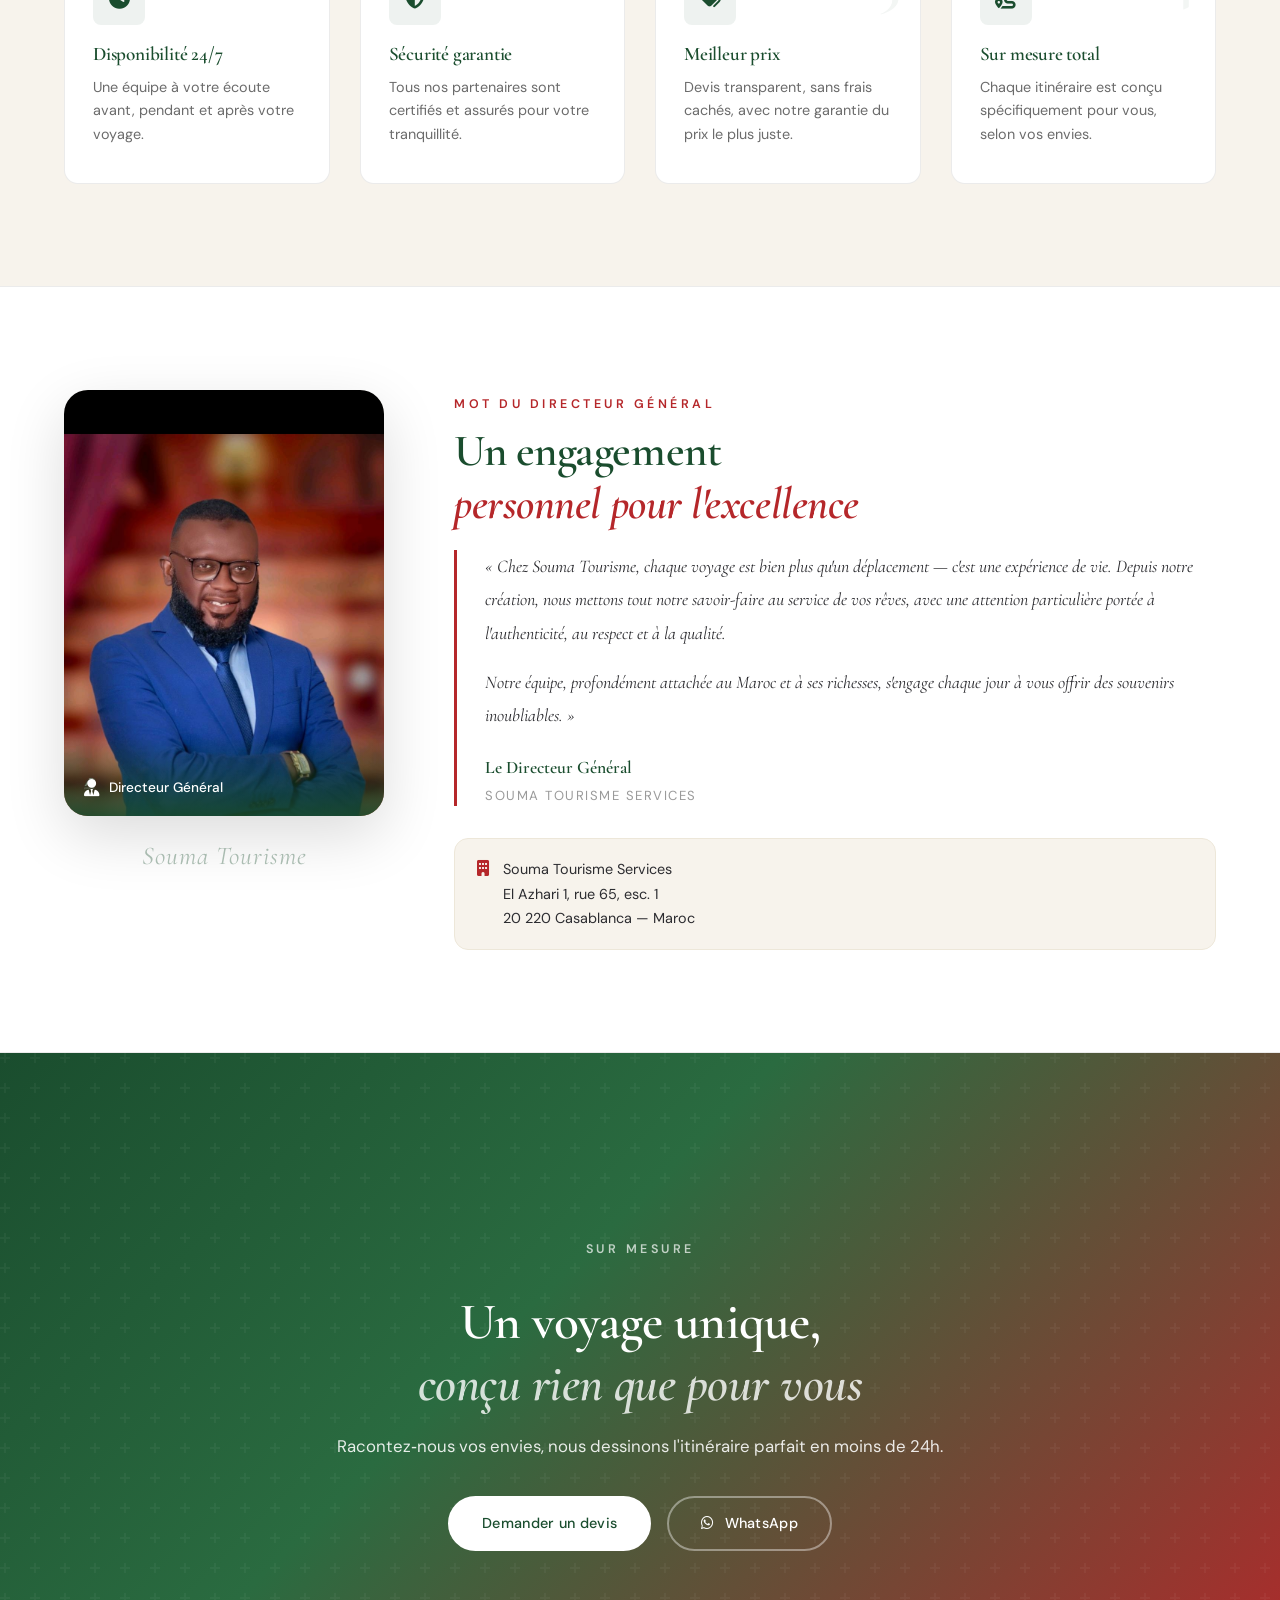
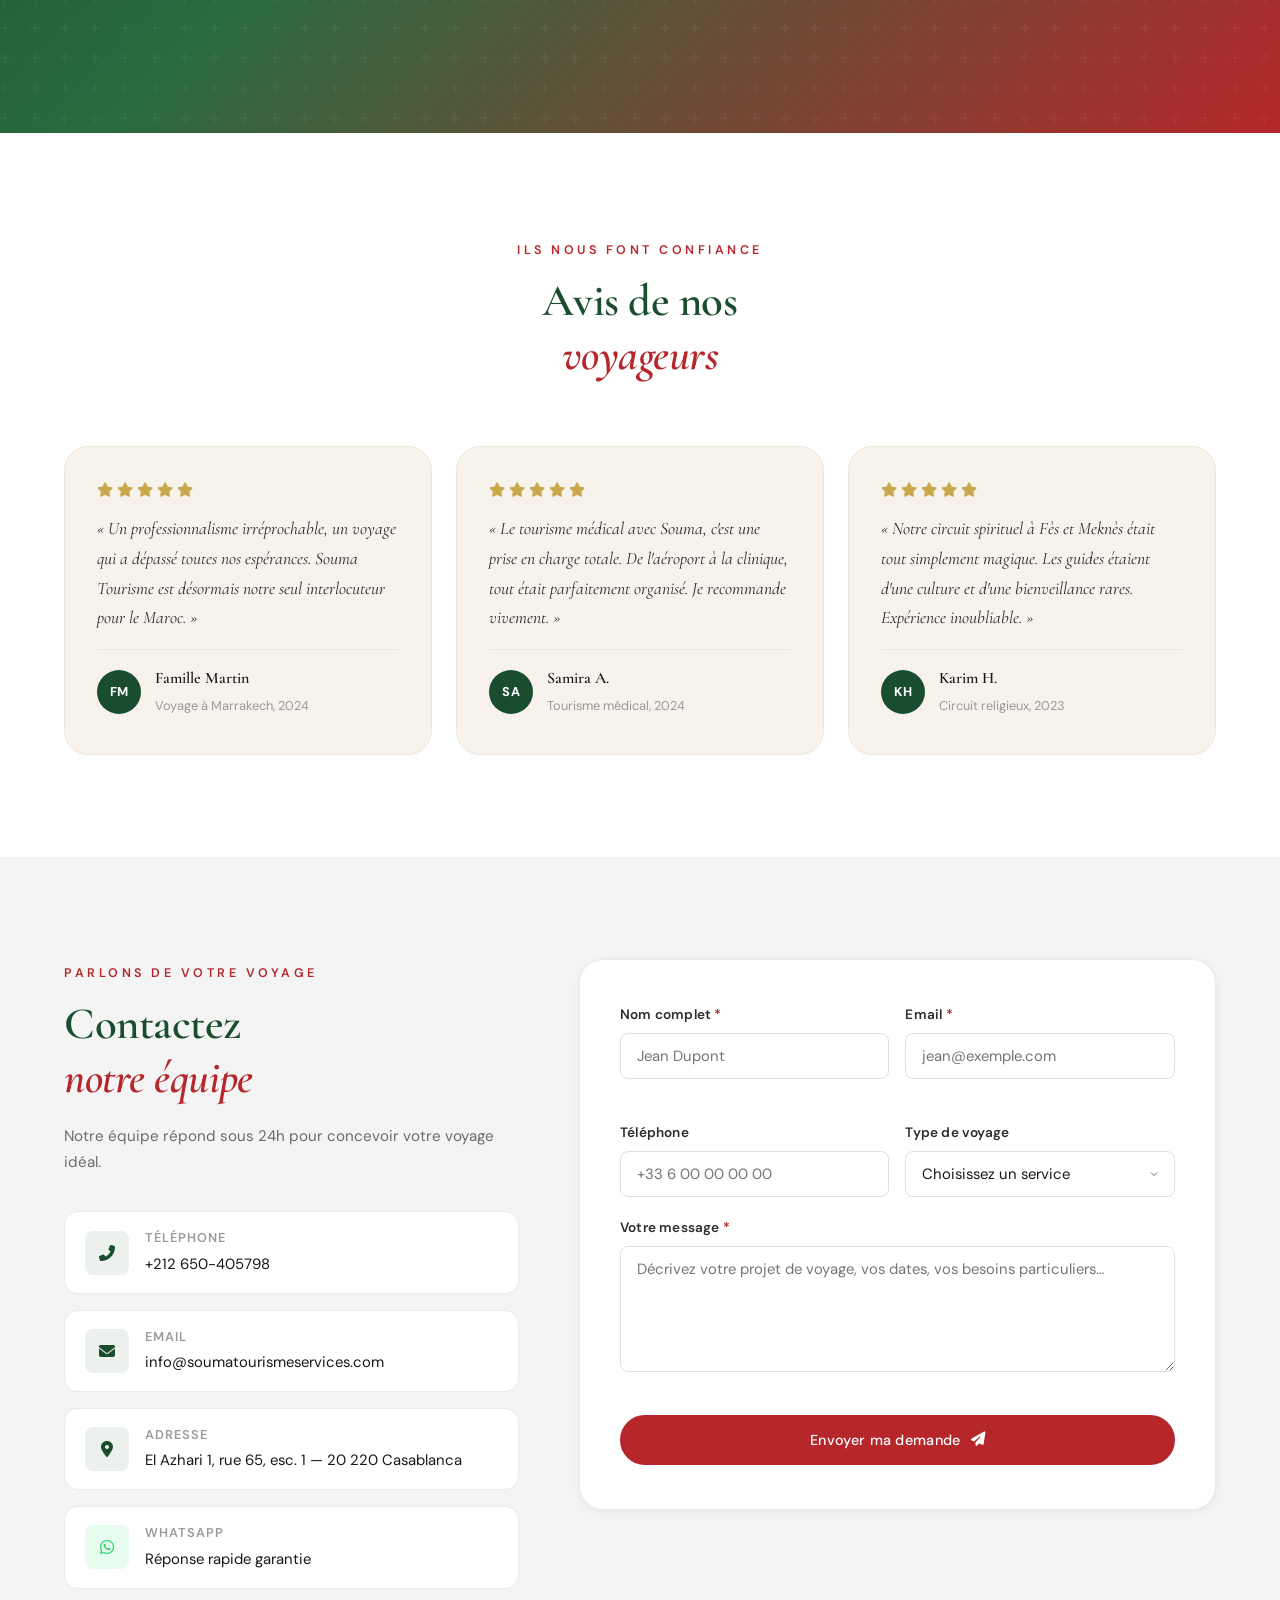
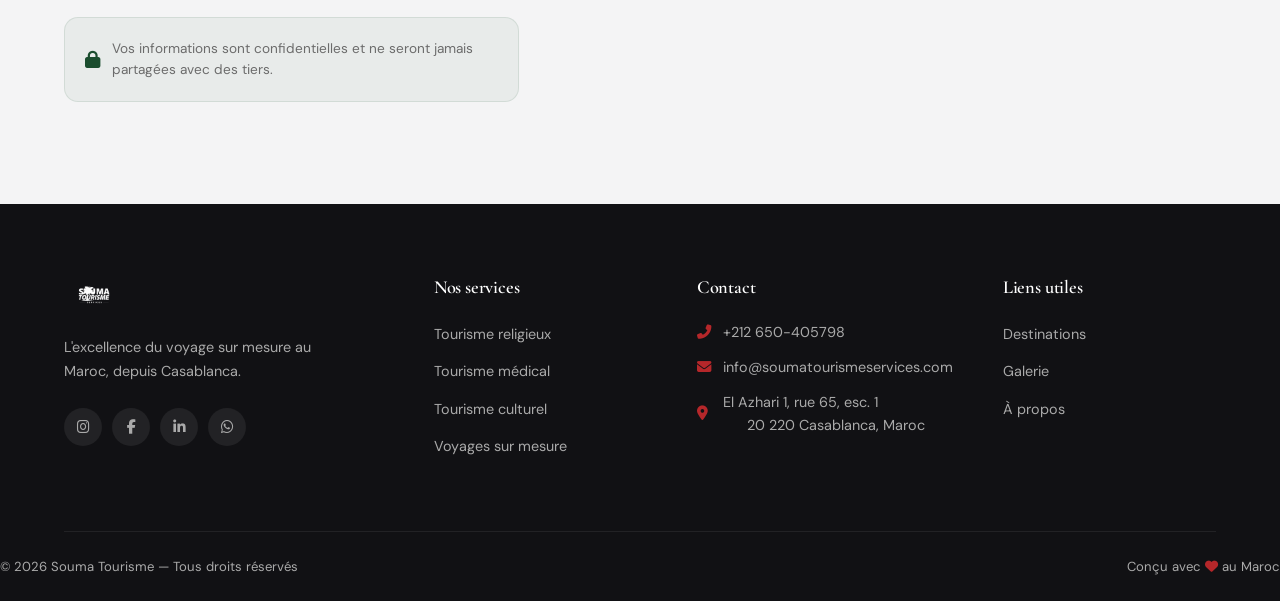
==== commit d90909b3: "Update social media links in index.html" ====
--- a/index.html
+++ b/index.html
@@ -870,13 +870,13 @@
                 </a>
                 <p>L'excellence du voyage sur mesure au Maroc, depuis Casablanca.</p>
                 <div class="social" aria-label="Réseaux sociaux">
-                    <a href="https://www.instagram.com/soumatourisme" target="_blank" rel="noopener" aria-label="Instagram">
+                    <a href="https://www.instagram.com/souma_tourisme_services/" target="_blank" rel="noopener" aria-label="Instagram">
                         <i class="fab fa-instagram" aria-hidden="true"></i>
                     </a>
                     <a href="https://www.facebook.com/soumatourisme" target="_blank" rel="noopener" aria-label="Facebook">
                         <i class="fab fa-facebook-f" aria-hidden="true"></i>
                     </a>
-                    <a href="#" target="_blank" rel="noopener" aria-label="LinkedIn">
+                    <a href="https://www.tiktok.com/@soumatourismeservices" target="_blank" rel="noopener" aria-label="LinkedIn">
                         <i class="fab fa-linkedin-in" aria-hidden="true"></i>
                     </a>
                     <!-- CORRIGÉ : vrai numéro WhatsApp -->
@@ -909,8 +909,8 @@
                     <li><a href="destinations.html">Destinations</a></li>
                     <li><a href="galerie.html">Galerie</a></li>
                     <li><a href="#">À propos</a></li>
-                    <li><a href="#">Politique de confidentialité</a></li>
-                    <li><a href="#">Conditions générales</a></li>
+                    <!-- <li><a href="#">Politique de confidentialité</a></li>
+                    <li><a href="#">Conditions générales</a></li> -->
                 </ul>
             </div>
         </div>
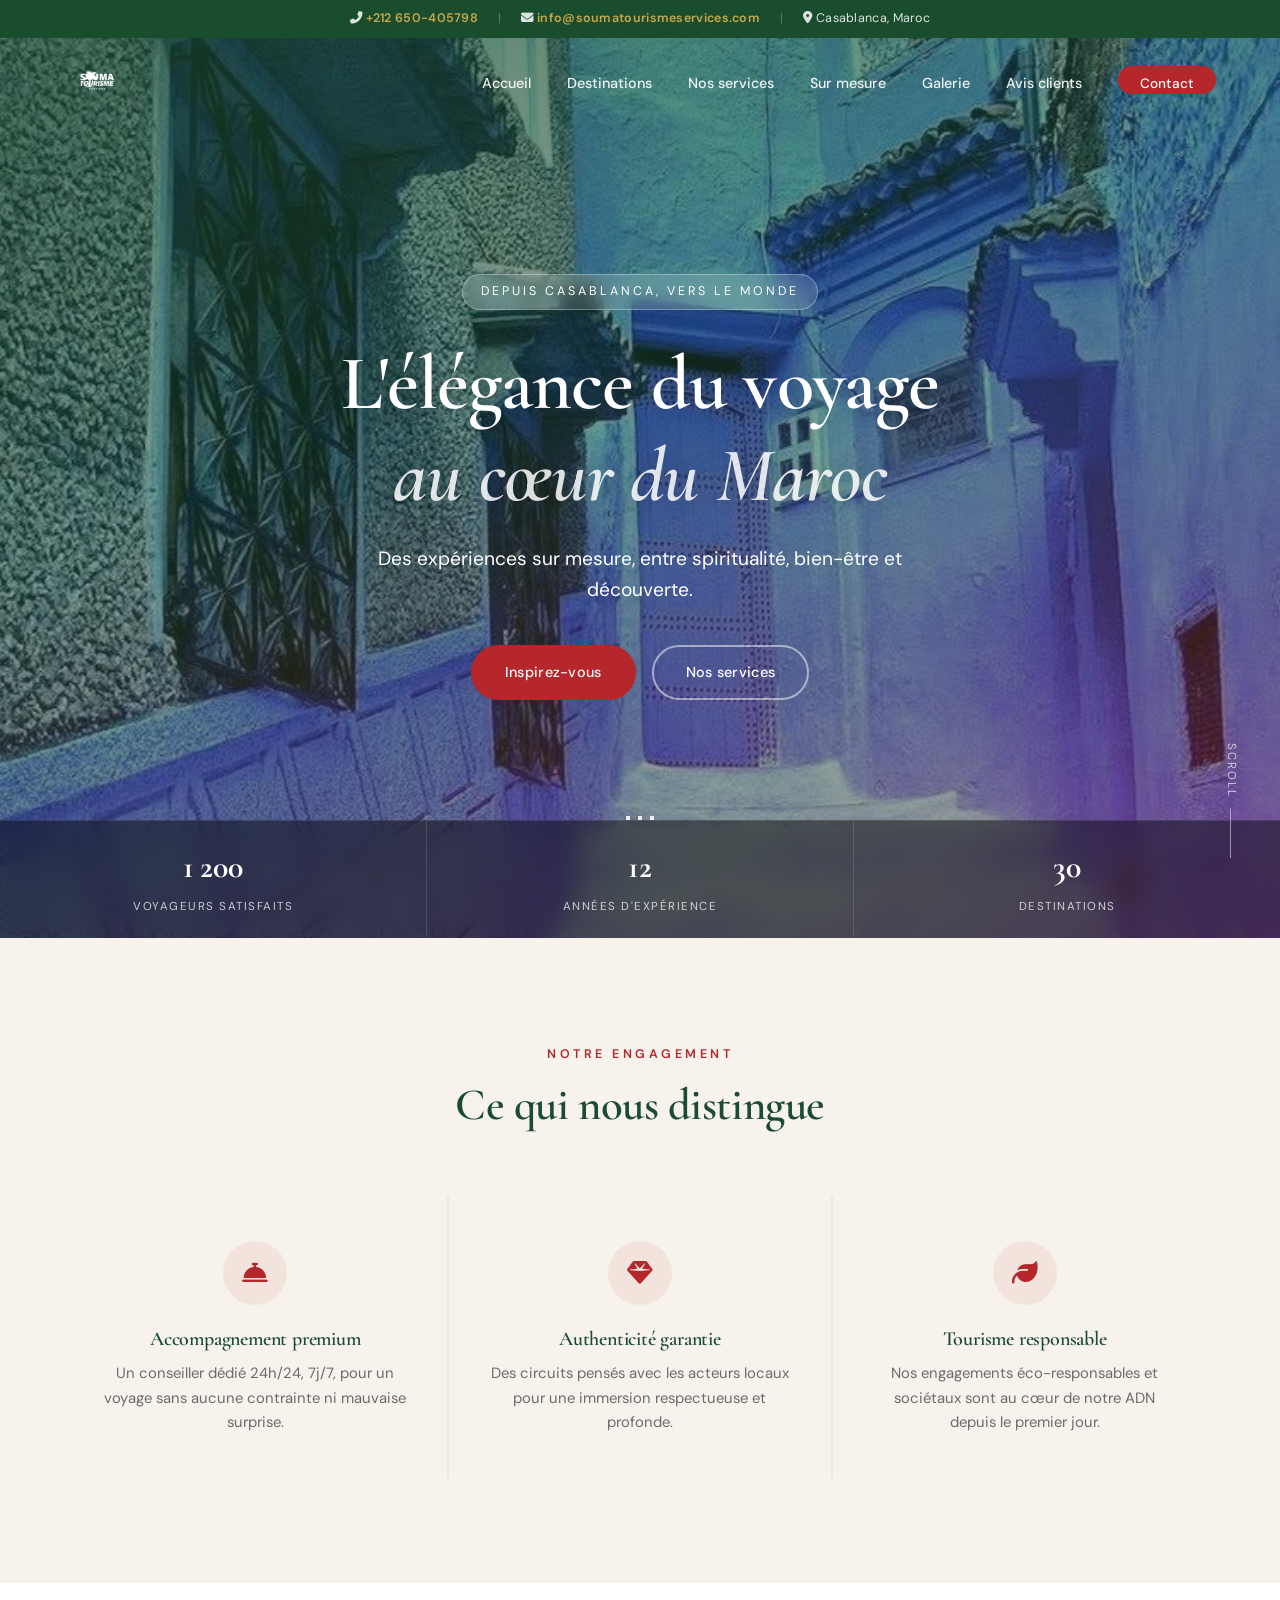
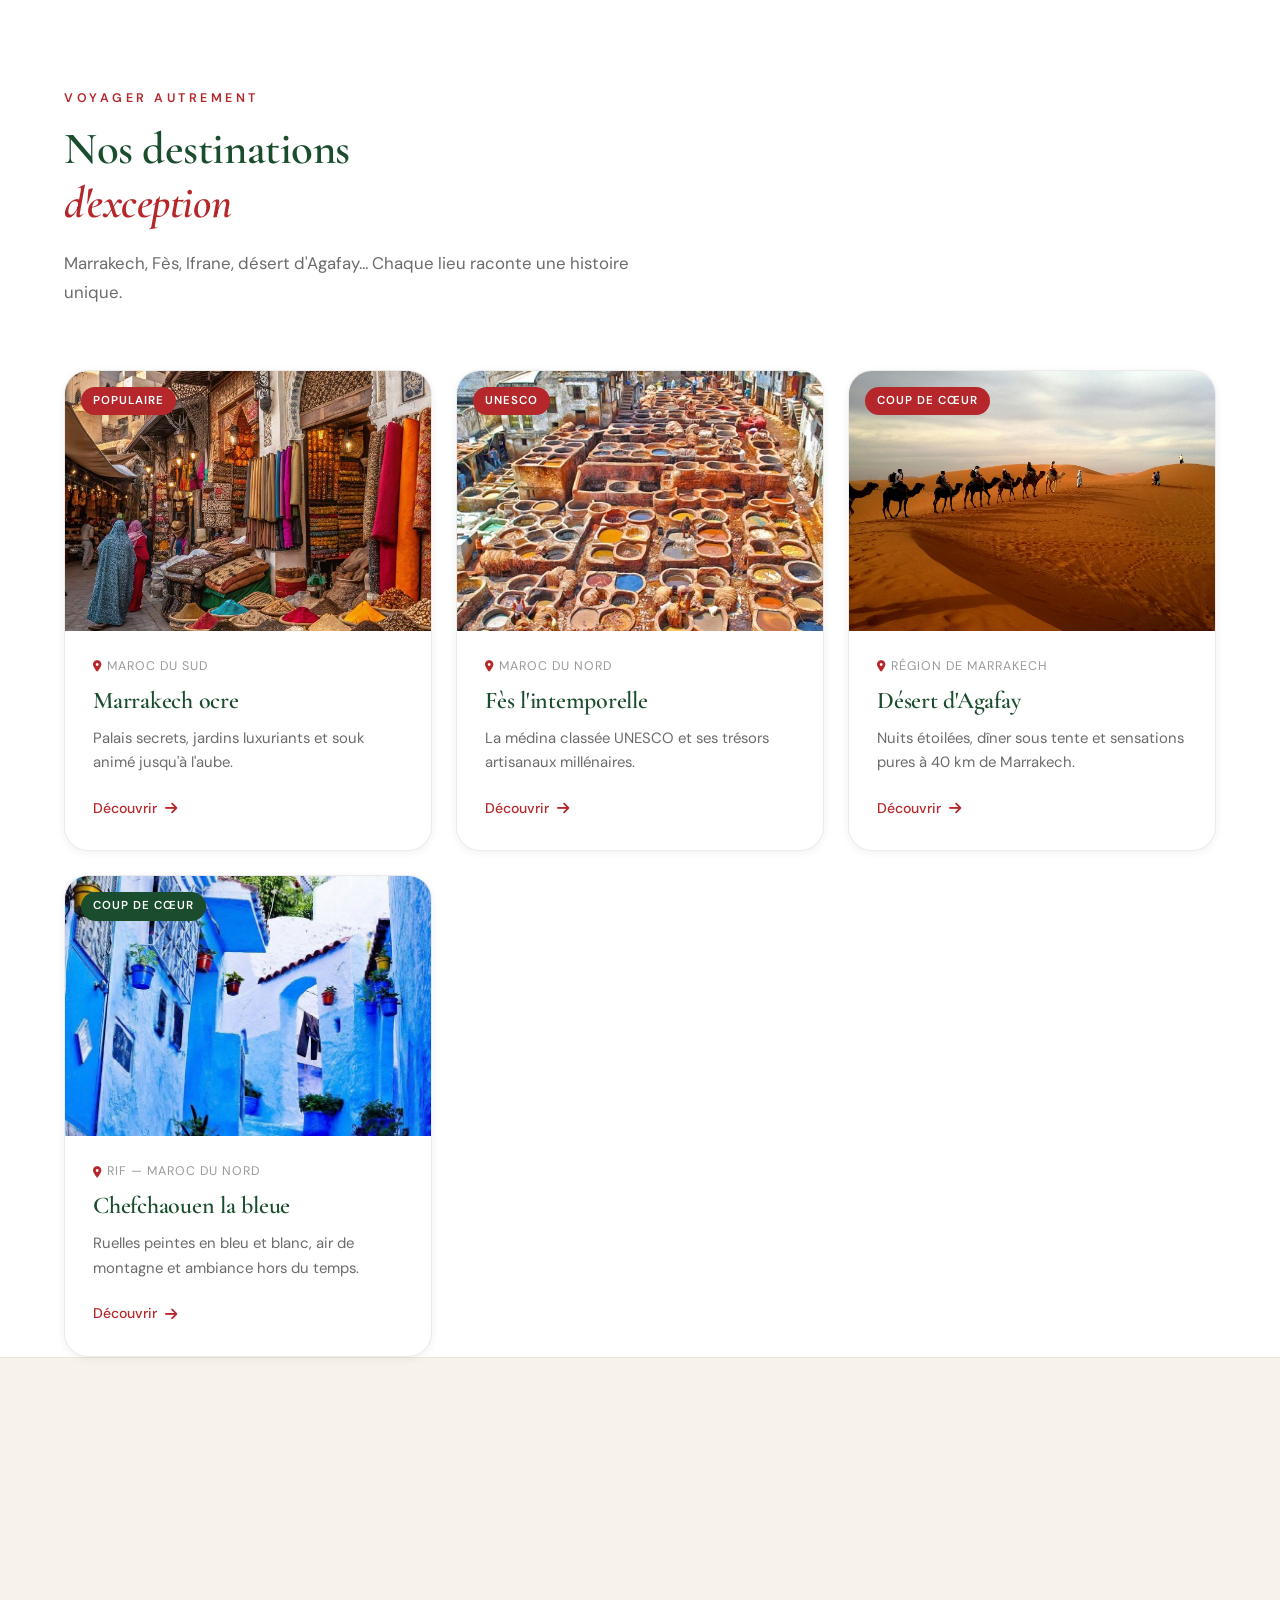
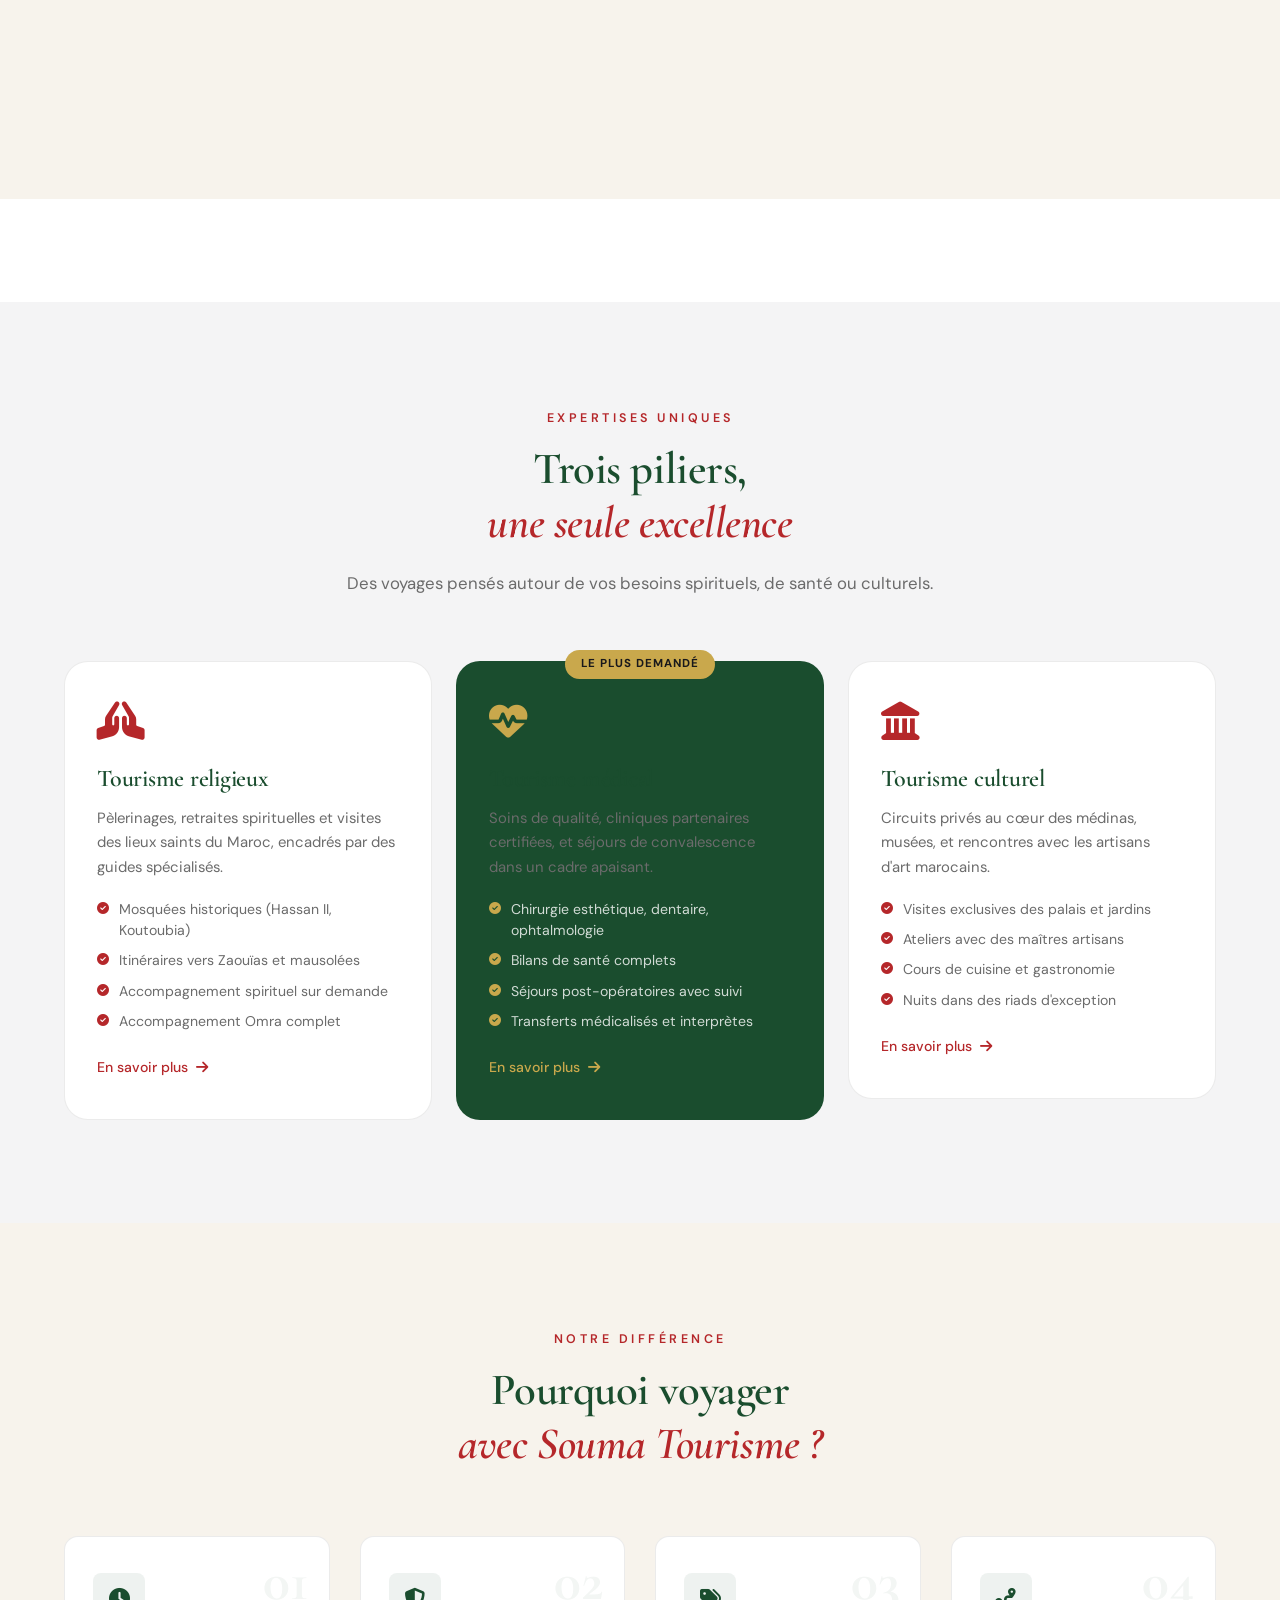
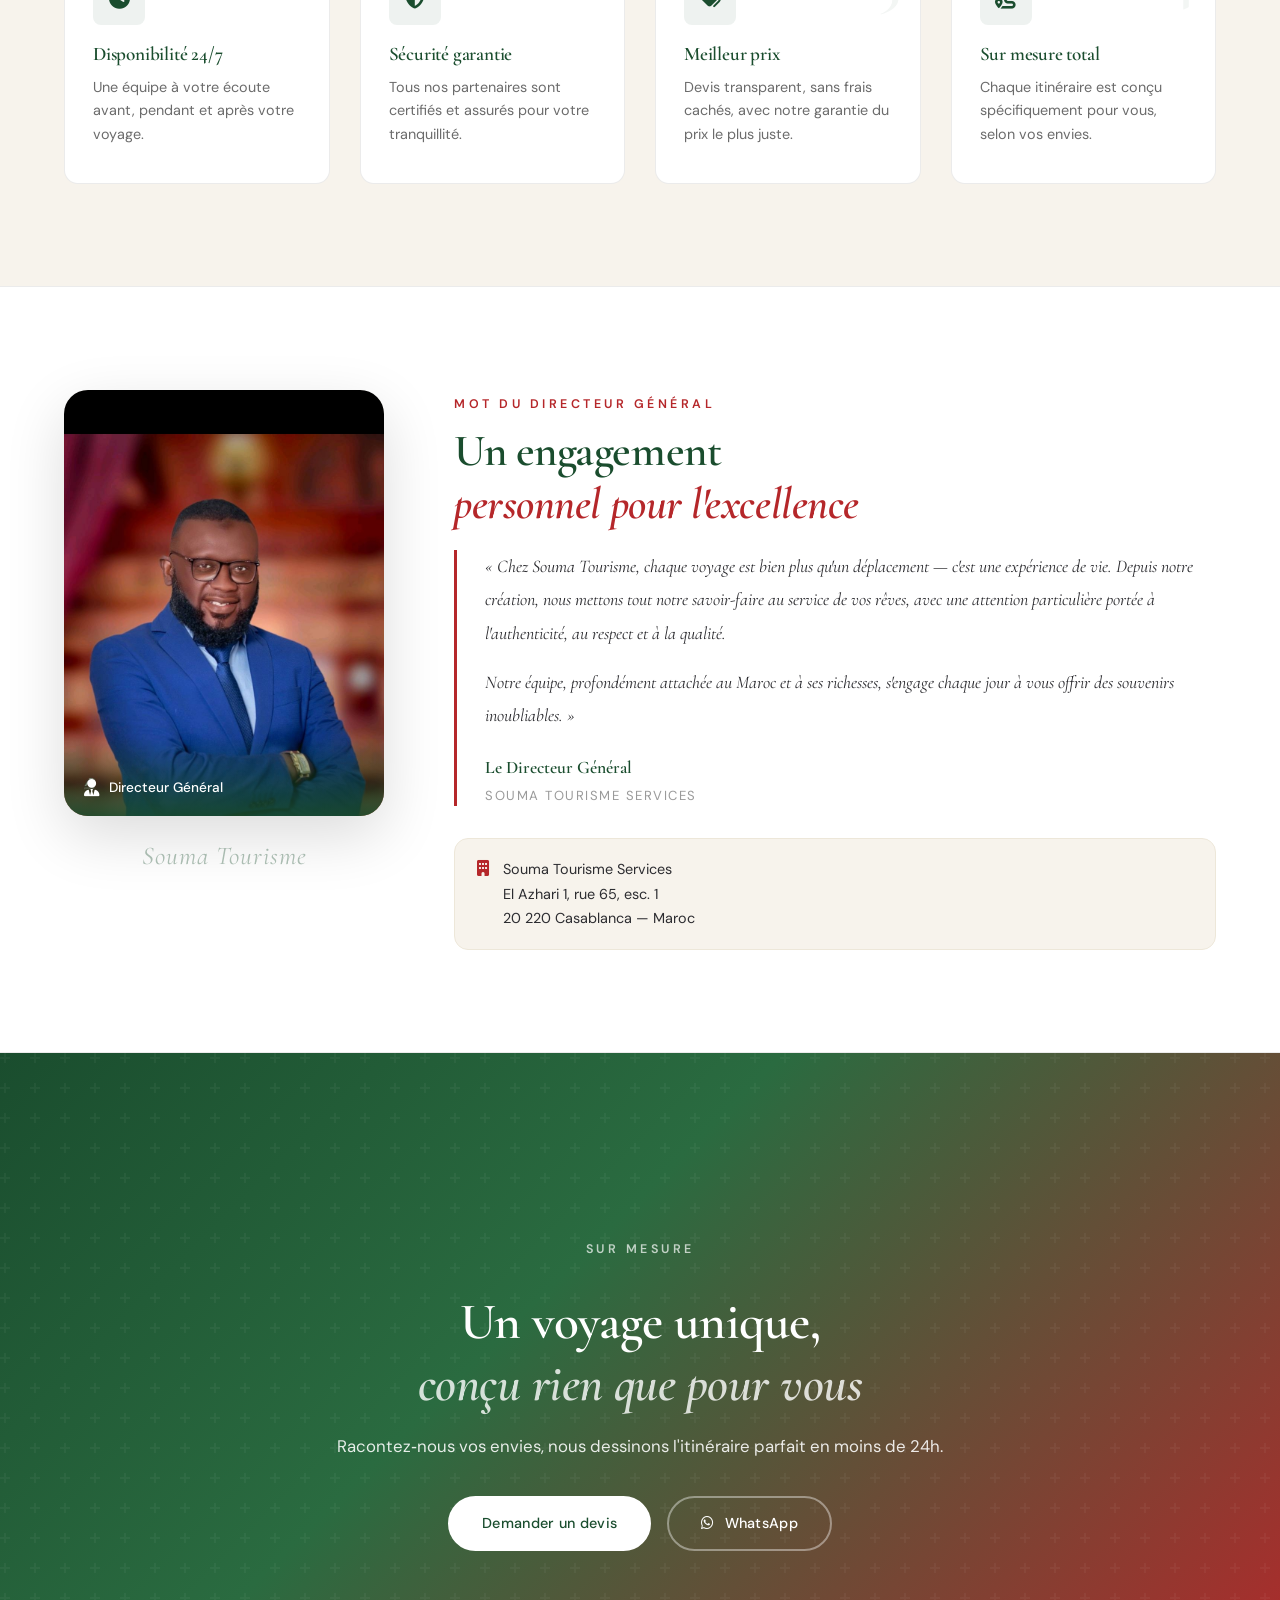
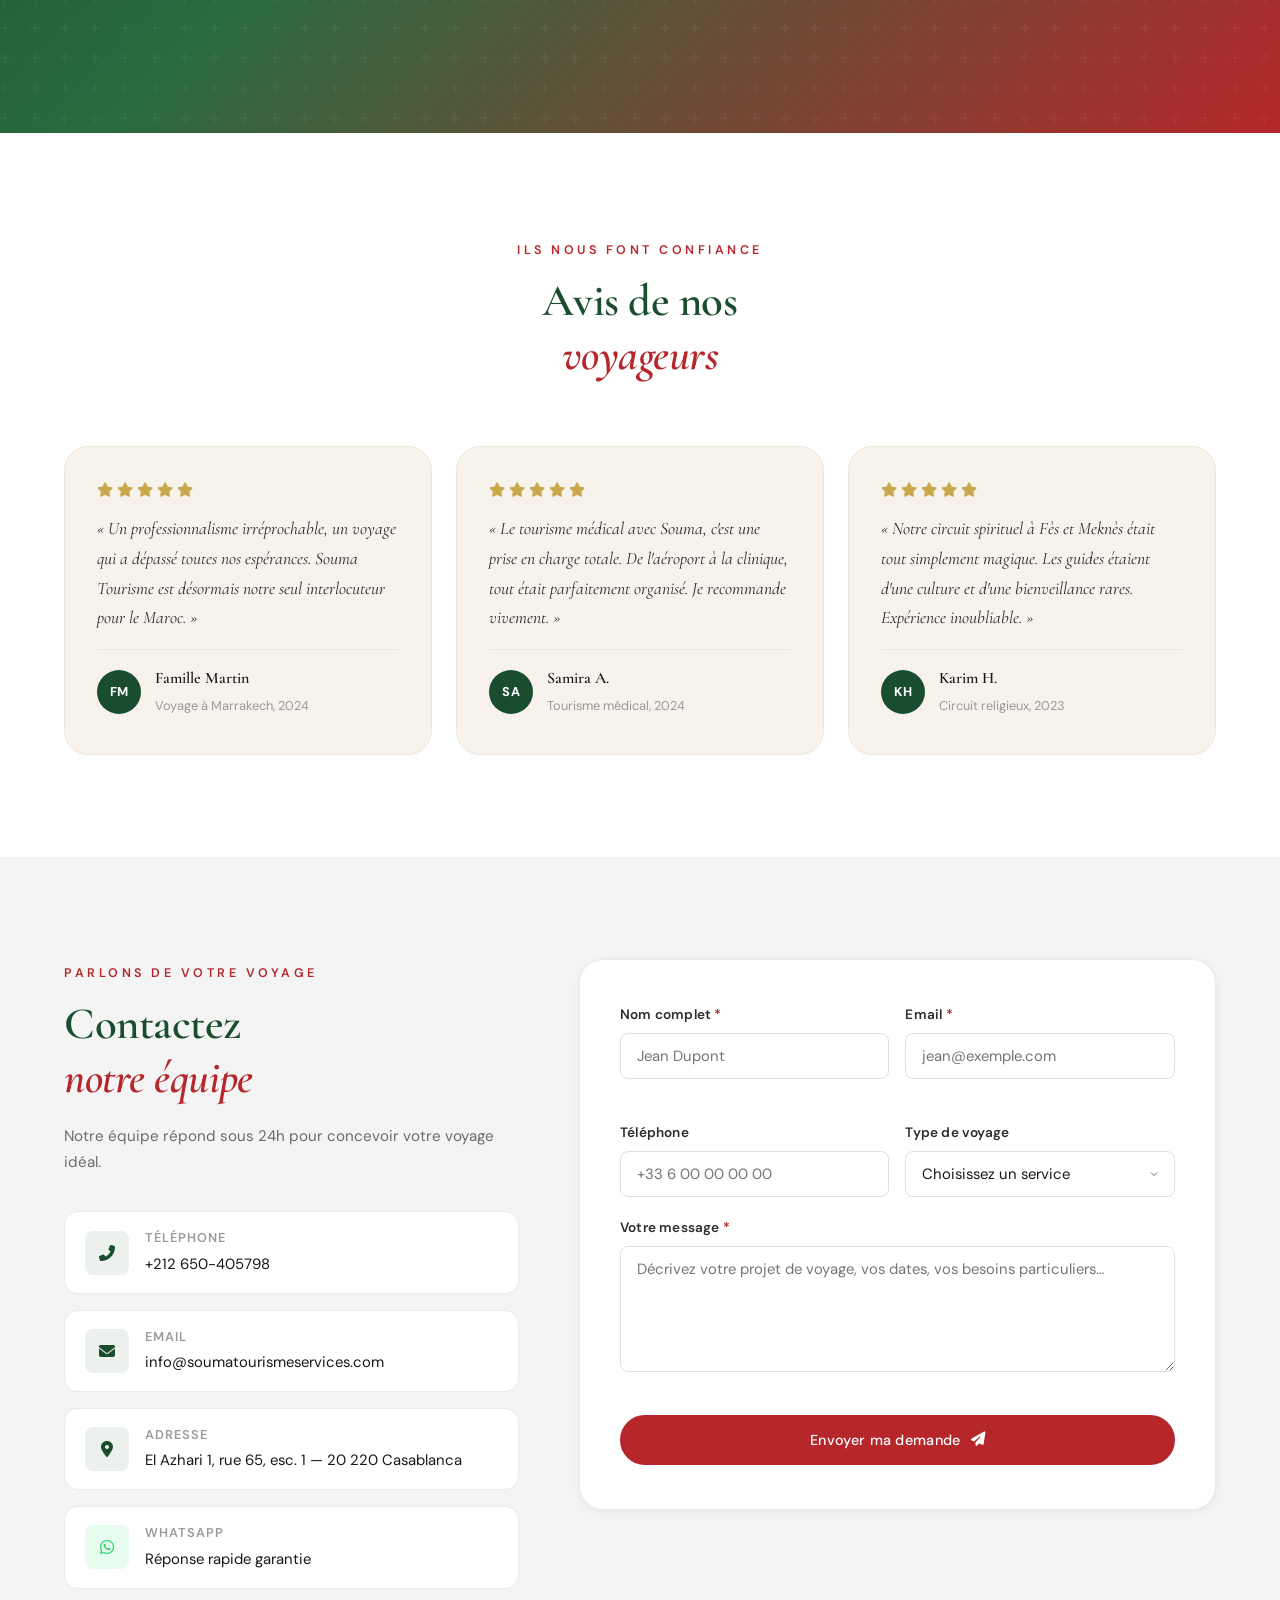
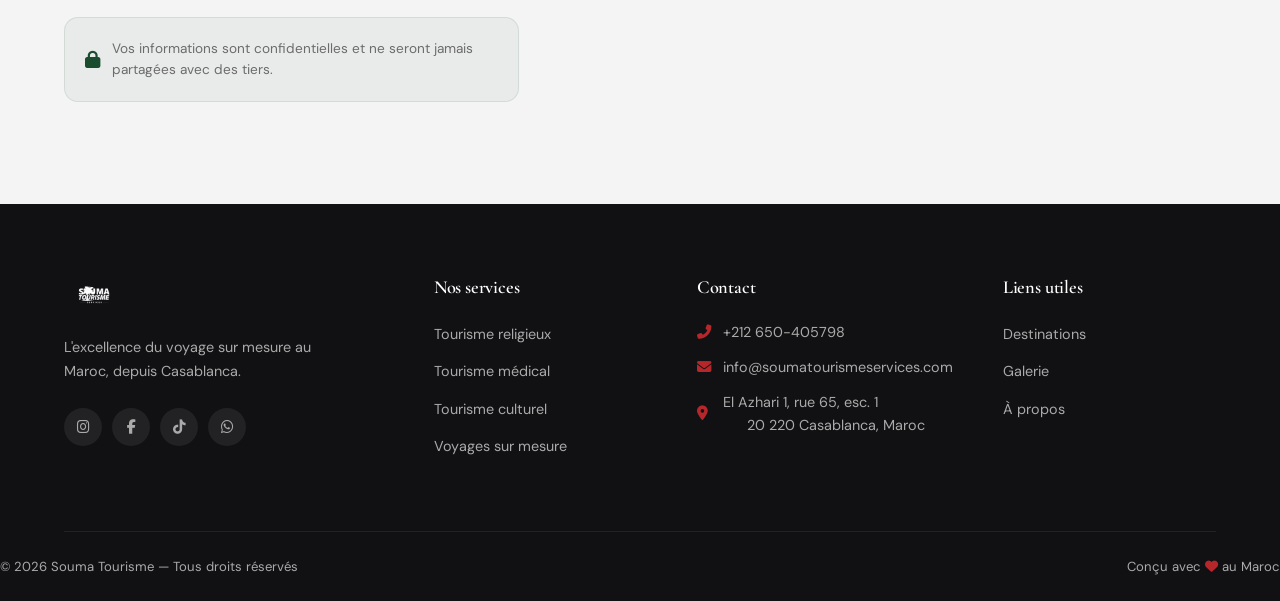
==== commit 1bbe5645: "Replace LinkedIn icon with TikTok icon" ====
--- a/index.html
+++ b/index.html
@@ -877,8 +877,7 @@
                         <i class="fab fa-facebook-f" aria-hidden="true"></i>
                     </a>
                     <a href="https://www.tiktok.com/@soumatourismeservices" target="_blank" rel="noopener" aria-label="LinkedIn">
-                        <i class="fab fa-linkedin-in" aria-hidden="true"></i>
-                    </a>
+<i class="fab fa-tiktok" aria-hidden="true"></i>                    </a>
                     <!-- CORRIGÉ : vrai numéro WhatsApp -->
                     <a href="https://wa.me/212650405798" target="_blank" rel="noopener" aria-label="WhatsApp">
                         <i class="fab fa-whatsapp" aria-hidden="true"></i>
